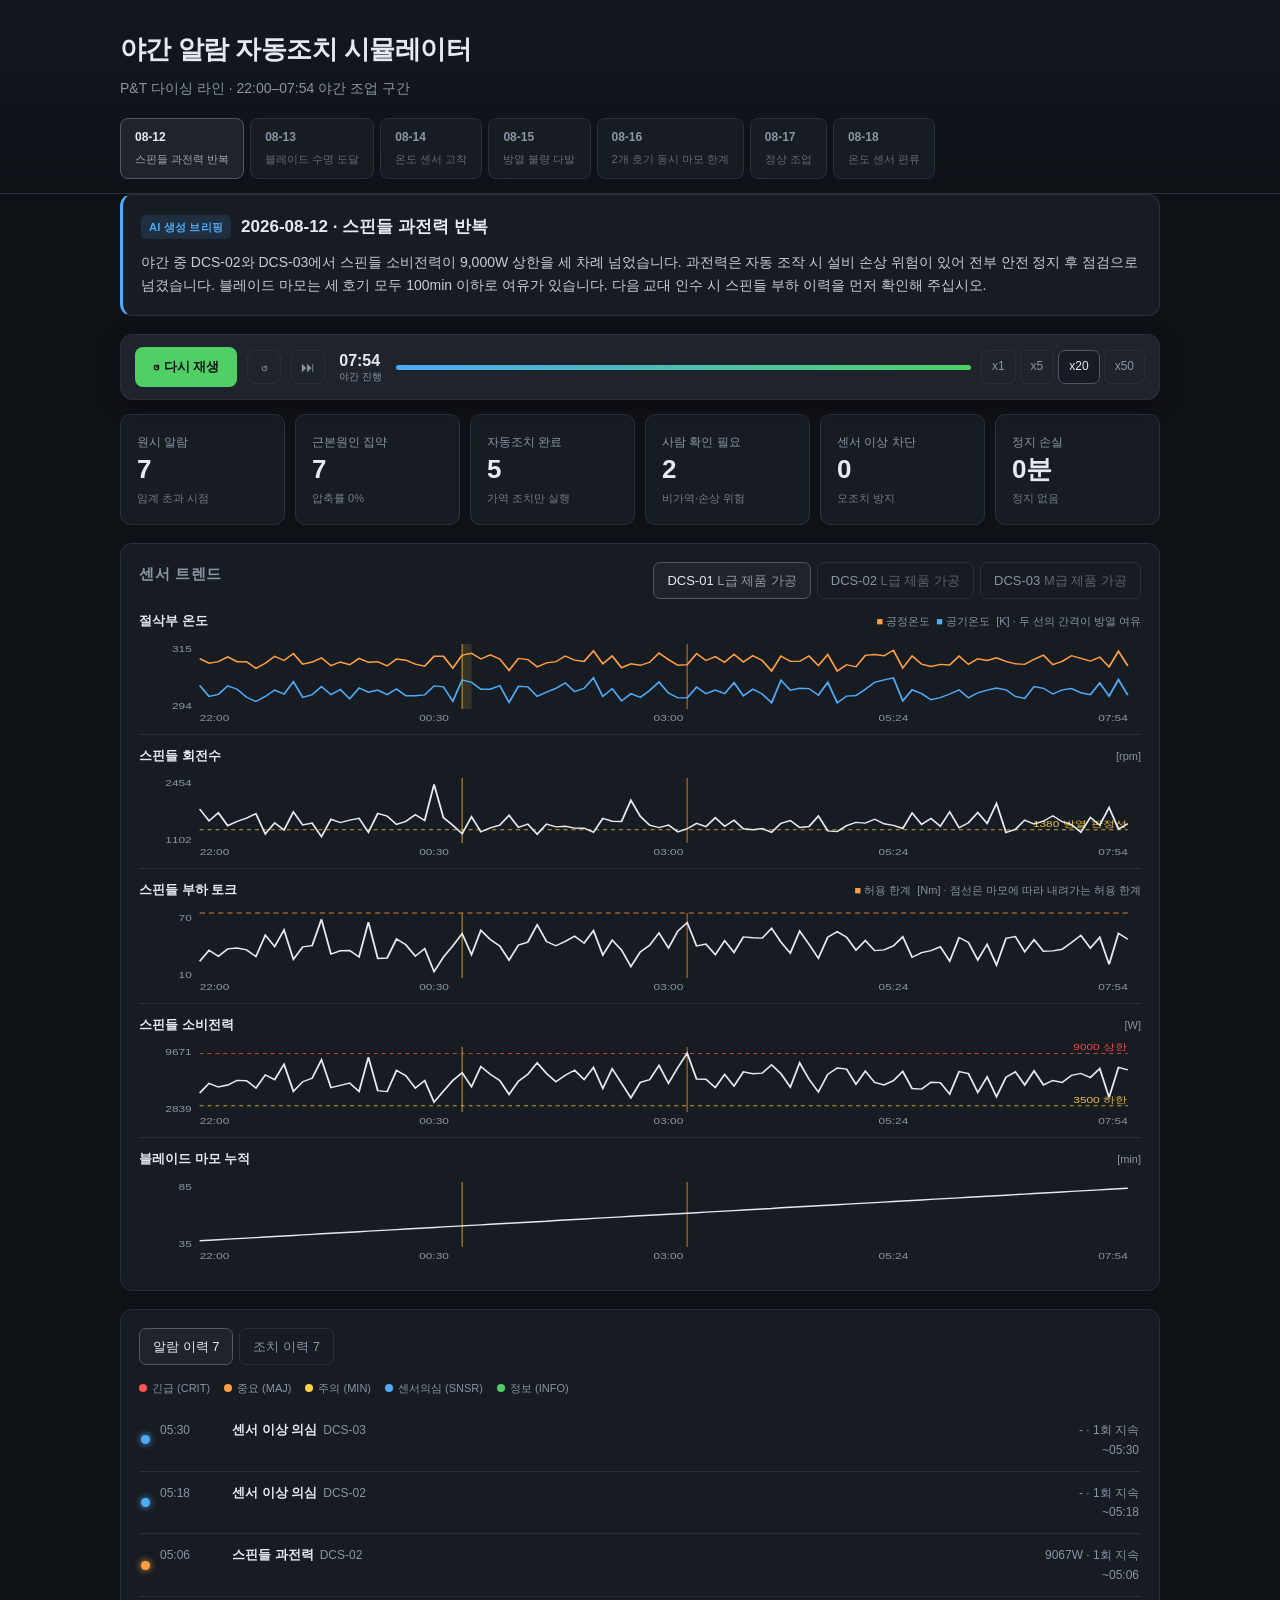
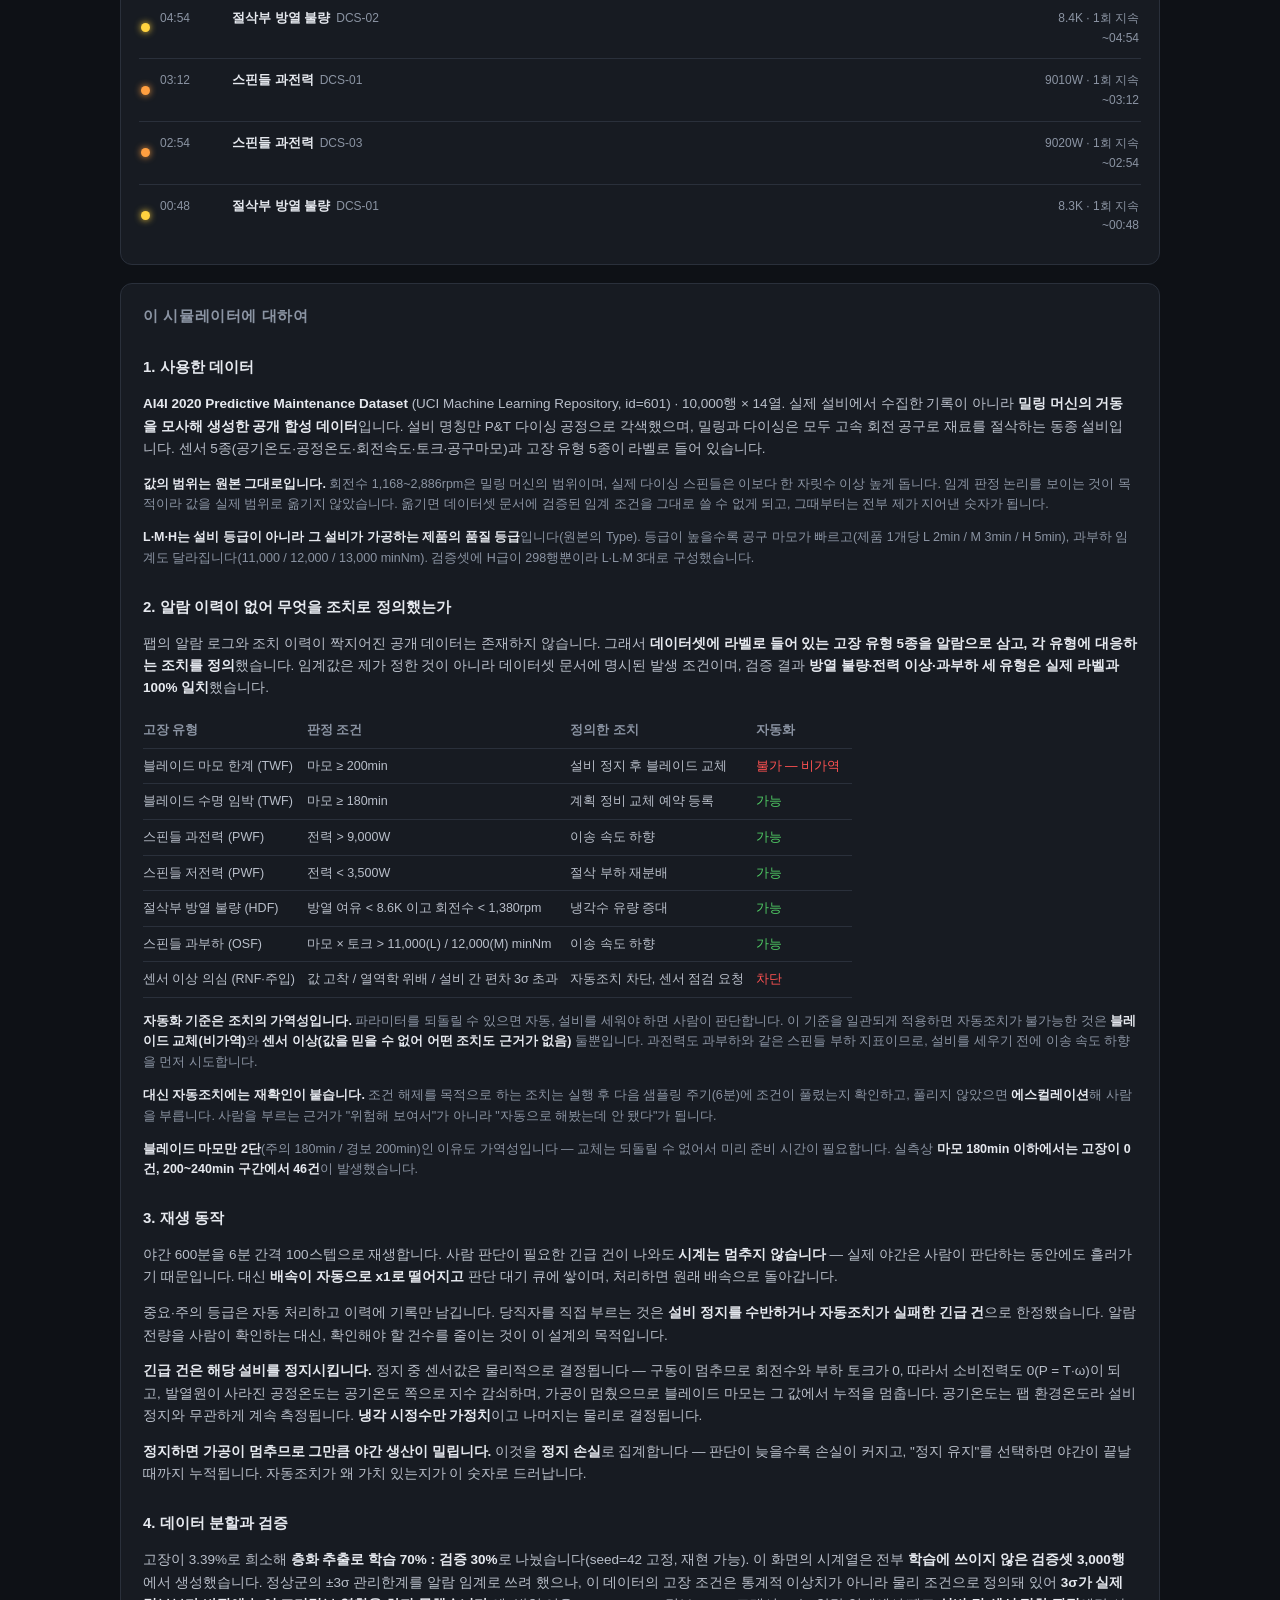
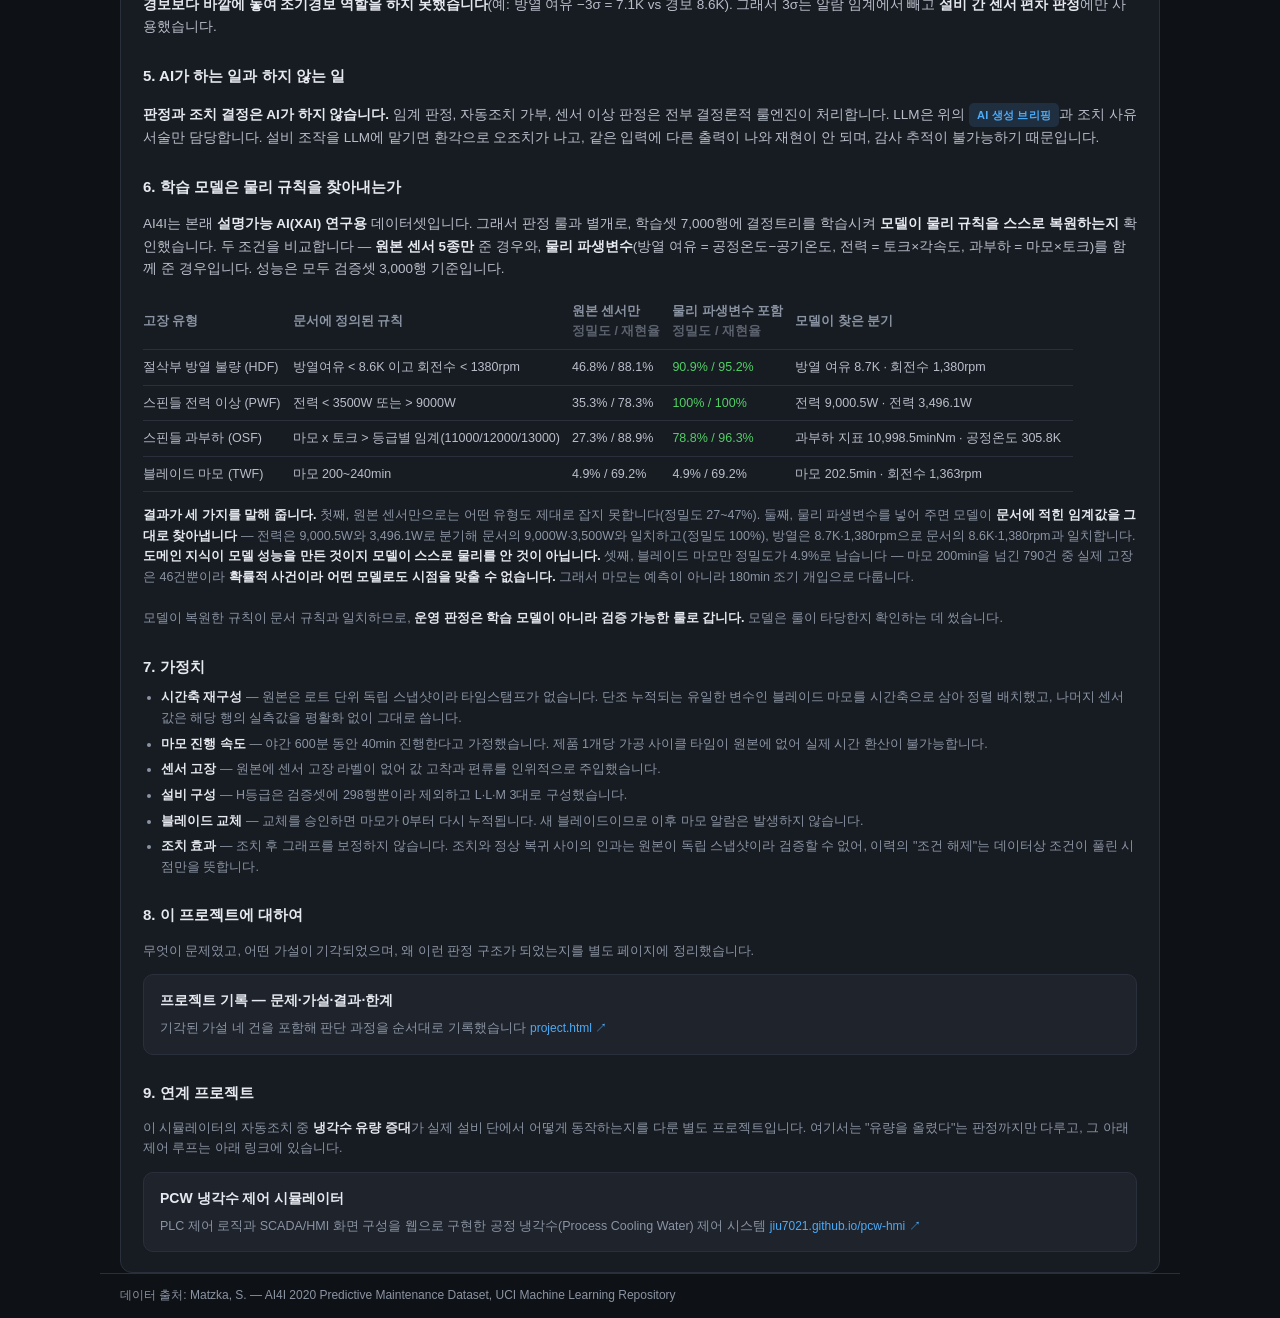
==== docs/index.html @ a2fca735 "프로젝트 기록 대시보드 추가 + Pages 소스를 docs/ 로 이동 - SnowUI Shell 디자인 키트 적용 (etch-chamber-vacuum-twin/design-kit" ====
<!doctype html>
<html lang="ko">
<head>
<meta charset="utf-8">
<meta name="viewport" content="width=device-width, initial-scale=1">
<title>야간 알람 자동조치 시뮬레이터 — P&T 다이싱 라인</title>
<link rel="stylesheet" href="style.css?v=1788182120">
</head>
<body>
<header>
  <div class="wrap">
    <h1>야간 알람 자동조치 시뮬레이터</h1>
    <p class="sub">P&amp;T 다이싱 라인 · 22:00–07:54 야간 조업 구간</p>
    <nav id="days" class="days"></nav>
  </div>
</header>

<main class="wrap">
  <section class="brief">
    <div class="brief-head"><span class="tag">AI 생성 브리핑</span><h2 id="title"></h2></div>
    <p id="brief"></p>
  </section>

  <section class="bar" id="bar">
    <button id="play" class="play">▶ 재생</button>
    <button id="rst" class="mini" title="처음으로">↺</button>
    <button id="end" class="mini" title="끝으로">⏭</button>
    <div class="clock"><b id="clock">22:00</b><span id="slow">야간 진행</span></div>
    <div class="track"><i id="prog"></i></div>
    <nav id="spd" class="spd"></nav>
  </section>

  <div id="hold" class="hold"></div>

  <section id="kpi" class="kpi"></section>

  <section class="panel">
    <div class="panel-head">
      <h3>센서 트렌드</h3>
      <nav id="eqps" class="tabs sm"></nav>
    </div>
    <div id="charts"></div>
  </section>

  <section class="panel">
    <nav id="logtabs" class="tabs">
      <button class="on" data-v="alarm">알람 이력 <span id="na"></span></button>
      <button data-v="action">조치 이력 <span id="nc"></span></button>
    </nav>
    <div id="log"></div>
  </section>

  <section class="notes">
    <h3>이 시뮬레이터에 대하여</h3>

    <h4>1. 사용한 데이터</h4>
    <p><b>AI4I 2020 Predictive Maintenance Dataset</b> (UCI Machine Learning Repository, id=601) · 10,000행 × 14열.
    실제 설비에서 수집한 기록이 아니라 <b>밀링 머신의 거동을 모사해 생성한 공개 합성 데이터</b>입니다.
    설비 명칭만 P&amp;T 다이싱 공정으로 각색했으며, 밀링과 다이싱은 모두 고속 회전 공구로 재료를 절삭하는 동종 설비입니다.
    센서 5종(공기온도·공정온도·회전속도·토크·공구마모)과 고장 유형 5종이 라벨로 들어 있습니다.</p>
    <p class="small"><b>값의 범위는 원본 그대로입니다.</b> 회전수 1,168~2,886rpm은 밀링 머신의 범위이며,
    실제 다이싱 스핀들은 이보다 한 자릿수 이상 높게 돕니다. 임계 판정 논리를 보이는 것이 목적이라 값을 실제 범위로 옮기지 않았습니다.
    옮기면 데이터셋 문서에 검증된 임계 조건을 그대로 쓸 수 없게 되고, 그때부터는 전부 제가 지어낸 숫자가 됩니다.</p>
    <p class="small"><b>L·M·H는 설비 등급이 아니라 그 설비가 가공하는 제품의 품질 등급</b>입니다(원본의 Type).
    등급이 높을수록 공구 마모가 빠르고(제품 1개당 L 2min / M 3min / H 5min), 과부하 임계도 달라집니다(11,000 / 12,000 / 13,000 minNm).
    검증셋에 H급이 298행뿐이라 L·L·M 3대로 구성했습니다.</p>

    <h4>2. 알람 이력이 없어 무엇을 조치로 정의했는가</h4>
    <p>팹의 알람 로그와 조치 이력이 짝지어진 공개 데이터는 존재하지 않습니다. 그래서 <b>데이터셋에 라벨로 들어 있는 고장 유형 5종을 알람으로 삼고, 각 유형에 대응하는 조치를 정의</b>했습니다.
    임계값은 제가 정한 것이 아니라 데이터셋 문서에 명시된 발생 조건이며, 검증 결과 <b>방열 불량·전력 이상·과부하 세 유형은 실제 라벨과 100% 일치</b>했습니다.</p>
    <table class="tb">
      <tr><th>고장 유형</th><th>판정 조건</th><th>정의한 조치</th><th>자동화</th></tr>
      <tr><td>블레이드 마모 한계 (TWF)</td><td>마모 ≥ 200min</td><td>설비 정지 후 블레이드 교체</td><td class="no">불가 — 비가역</td></tr>
      <tr><td>블레이드 수명 임박 (TWF)</td><td>마모 ≥ 180min</td><td>계획 정비 교체 예약 등록</td><td class="ok">가능</td></tr>
      <tr><td>스핀들 과전력 (PWF)</td><td>전력 &gt; 9,000W</td><td>이송 속도 하향</td><td class="ok">가능</td></tr>
      <tr><td>스핀들 저전력 (PWF)</td><td>전력 &lt; 3,500W</td><td>절삭 부하 재분배</td><td class="ok">가능</td></tr>
      <tr><td>절삭부 방열 불량 (HDF)</td><td>방열 여유 &lt; 8.6K 이고 회전수 &lt; 1,380rpm</td><td>냉각수 유량 증대</td><td class="ok">가능</td></tr>
      <tr><td>스핀들 과부하 (OSF)</td><td>마모 × 토크 &gt; 11,000(L) / 12,000(M) minNm</td><td>이송 속도 하향</td><td class="ok">가능</td></tr>
      <tr><td>센서 이상 의심 (RNF·주입)</td><td>값 고착 / 열역학 위배 / 설비 간 편차 3σ 초과</td><td>자동조치 차단, 센서 점검 요청</td><td class="no">차단</td></tr>
    </table>
    <p class="small"><b>자동화 기준은 조치의 가역성입니다.</b> 파라미터를 되돌릴 수 있으면 자동, 설비를 세워야 하면 사람이 판단합니다.
    이 기준을 일관되게 적용하면 자동조치가 불가능한 것은 <b>블레이드 교체(비가역)</b>와 <b>센서 이상(값을 믿을 수 없어 어떤 조치도 근거가 없음)</b> 둘뿐입니다.
    과전력도 과부하와 같은 스핀들 부하 지표이므로, 설비를 세우기 전에 이송 속도 하향을 먼저 시도합니다.</p>
    <p class="small"><b>대신 자동조치에는 재확인이 붙습니다.</b> 조건 해제를 목적으로 하는 조치는 실행 후 다음 샘플링 주기(6분)에 조건이 풀렸는지 확인하고,
    풀리지 않았으면 <b>에스컬레이션</b>해 사람을 부릅니다. 사람을 부르는 근거가 "위험해 보여서"가 아니라 "자동으로 해봤는데 안 됐다"가 됩니다.</p>
    <p class="small">
<b>블레이드 마모만 2단</b>(주의 180min / 경보 200min)인 이유도 가역성입니다 — 교체는 되돌릴 수 없어서 미리 준비 시간이 필요합니다.
    실측상 <b>마모 180min 이하에서는 고장이 0건, 200~240min 구간에서 46건</b>이 발생했습니다.</p>

    <h4>3. 재생 동작</h4>
    <p>야간 600분을 6분 간격 100스텝으로 재생합니다. 사람 판단이 필요한 긴급 건이 나와도 <b>시계는 멈추지 않습니다</b> —
    실제 야간은 사람이 판단하는 동안에도 흘러가기 때문입니다. 대신 <b>배속이 자동으로 x1로 떨어지고</b> 판단 대기 큐에 쌓이며,
    처리하면 원래 배속으로 돌아갑니다.</p>
    <p>중요·주의 등급은 자동 처리하고 이력에 기록만 남깁니다. 당직자를 직접 부르는 것은
    <b>설비 정지를 수반하거나 자동조치가 실패한 긴급 건</b>으로 한정했습니다.
    알람 전량을 사람이 확인하는 대신, 확인해야 할 건수를 줄이는 것이 이 설계의 목적입니다.</p>
    <p><b>긴급 건은 해당 설비를 정지시킵니다.</b> 정지 중 센서값은 물리적으로 결정됩니다 —
    구동이 멈추므로 회전수와 부하 토크가 0, 따라서 소비전력도 0(P = T·ω)이 되고,
    발열원이 사라진 공정온도는 공기온도 쪽으로 지수 감쇠하며, 가공이 멈췄으므로 블레이드 마모는 그 값에서 누적을 멈춥니다.
    공기온도는 팹 환경온도라 설비 정지와 무관하게 계속 측정됩니다.
    <b>냉각 시정수만 가정치</b>이고 나머지는 물리로 결정됩니다.</p>
    <p><b>정지하면 가공이 멈추므로 그만큼 야간 생산이 밀립니다.</b> 이것을 <b>정지 손실</b>로 집계합니다 —
    판단이 늦을수록 손실이 커지고, "정지 유지"를 선택하면 야간이 끝날 때까지 누적됩니다.
    자동조치가 왜 가치 있는지가 이 숫자로 드러납니다.</p>

    <h4>4. 데이터 분할과 검증</h4>
    <p>고장이 3.39%로 희소해 <b>층화 추출로 학습 70% : 검증 30%</b>로 나눴습니다(seed=42 고정, 재현 가능).
    이 화면의 시계열은 전부 <b>학습에 쓰이지 않은 검증셋 3,000행</b>에서 생성했습니다.
    정상군의 ±3σ 관리한계를 알람 임계로 쓰려 했으나, 이 데이터의 고장 조건은 통계적 이상치가 아니라 물리 조건으로 정의돼 있어
    <b>3σ가 실제 경보보다 바깥에 놓여 조기경보 역할을 하지 못했습니다</b>(예: 방열 여유 −3σ = 7.1K vs 경보 8.6K).
    그래서 3σ는 알람 임계에서 빼고 <b>설비 간 센서 편차 판정</b>에만 사용했습니다.</p>

    <h4>5. AI가 하는 일과 하지 않는 일</h4>
    <p><b>판정과 조치 결정은 AI가 하지 않습니다.</b> 임계 판정, 자동조치 가부, 센서 이상 판정은 전부 결정론적 룰엔진이 처리합니다.
    LLM은 위의 <span class="tag sm">AI 생성 브리핑</span>과 조치 사유 서술만 담당합니다.
    설비 조작을 LLM에 맡기면 환각으로 오조치가 나고, 같은 입력에 다른 출력이 나와 재현이 안 되며, 감사 추적이 불가능하기 때문입니다.</p>

    <h4>6. 학습 모델은 물리 규칙을 찾아내는가</h4>
    <p>AI4I는 본래 <b>설명가능 AI(XAI) 연구용</b> 데이터셋입니다. 그래서 판정 룰과 별개로,
    학습셋 7,000행에 결정트리를 학습시켜 <b>모델이 물리 규칙을 스스로 복원하는지</b> 확인했습니다.
    두 조건을 비교합니다 — <b>원본 센서 5종만</b> 준 경우와, <b>물리 파생변수</b>(방열 여유 = 공정온도−공기온도, 전력 = 토크×각속도, 과부하 = 마모×토크)를
    함께 준 경우입니다. 성능은 모두 검증셋 3,000행 기준입니다.</p>
    <div id="tree"></div>
    <p class="small" id="treeNote"></p>

    <h4>7. 가정치</h4>
    <ul class="small">
      <li><b>시간축 재구성</b> — 원본은 로트 단위 독립 스냅샷이라 타임스탬프가 없습니다. 단조 누적되는 유일한 변수인 블레이드 마모를 시간축으로 삼아 정렬 배치했고, 나머지 센서값은 해당 행의 실측값을 평활화 없이 그대로 씁니다.</li>
      <li><b>마모 진행 속도</b> — 야간 600분 동안 40min 진행한다고 가정했습니다. 제품 1개당 가공 사이클 타임이 원본에 없어 실제 시간 환산이 불가능합니다.</li>
      <li><b>센서 고장</b> — 원본에 센서 고장 라벨이 없어 값 고착과 편류를 인위적으로 주입했습니다.</li>
      <li><b>설비 구성</b> — H등급은 검증셋에 298행뿐이라 제외하고 L·L·M 3대로 구성했습니다.</li>
      <li><b>블레이드 교체</b> — 교체를 승인하면 마모가 0부터 다시 누적됩니다. 새 블레이드이므로 이후 마모 알람은 발생하지 않습니다.</li>
      <li><b>조치 효과</b> — 조치 후 그래프를 보정하지 않습니다. 조치와 정상 복귀 사이의 인과는 원본이 독립 스냅샷이라 검증할 수 없어, 이력의 "조건 해제"는 데이터상 조건이 풀린 시점만을 뜻합니다.</li>
    </ul>

    <h4>8. 이 프로젝트에 대하여</h4>
    <p class="small">무엇이 문제였고, 어떤 가설이 기각되었으며, 왜 이런 판정 구조가 되었는지를
    별도 페이지에 정리했습니다.</p>
    <a class="linkbox" href="project.html">
      <b>프로젝트 기록 — 문제·가설·결과·한계</b>
      <span>기각된 가설 네 건을 포함해 판단 과정을 순서대로 기록했습니다</span>
      <u>project.html &nearr;</u>
    </a>

    <h4>9. 연계 프로젝트</h4>
    <p class="small">이 시뮬레이터의 자동조치 중 <b>냉각수 유량 증대</b>가 실제 설비 단에서 어떻게 동작하는지를 다룬 별도 프로젝트입니다.
    여기서는 "유량을 올렸다"는 판정까지만 다루고, 그 아래 제어 루프는 아래 링크에 있습니다.</p>
    <a class="linkbox" href="https://jiu7021.github.io/pcw-hmi/" target="_blank" rel="noopener">
      <b>PCW 냉각수 제어 시뮬레이터</b>
      <span>PLC 제어 로직과 SCADA/HMI 화면 구성을 웹으로 구현한 공정 냉각수(Process Cooling Water) 제어 시스템</span>
      <u>jiu7021.github.io/pcw-hmi &nearr;</u>
    </a>
  </section>
</main>

<footer class="wrap"><p>데이터 출처: Matzka, S. — AI4I 2020 Predictive Maintenance Dataset, UCI Machine Learning Repository</p></footer>
<script src="data.js?v=1788182120"></script>
<script src="app.js?v=1788182120"></script>
</body>
</html>
---- docs/style.css ----
*,*::before,*::after{box-sizing:border-box}
:root{
  --bg:#0e1116; --card:#171b22; --card2:#1e232c; --line:#2a303b;
  --fg:#e6e9ef; --mut:#8b94a3;
  --crit:#ff5252; --maj:#ff9f40; --min:#ffd23f; --snsr:#4dabf7; --info:#51cf66;
}
body{margin:0;background:var(--bg);color:var(--fg);
  font:15px/1.65 -apple-system,BlinkMacSystemFont,"Apple SD Gothic Neo","Pretendard","Malgun Gothic",sans-serif;
  -webkit-font-smoothing:antialiased}
.wrap{max-width:1080px;margin:0 auto;padding:0 20px}
header{border-bottom:1px solid var(--line);padding:28px 0 0;background:linear-gradient(180deg,#131820,var(--bg))}
h1{margin:0;font-size:26px;letter-spacing:-.02em}
.sub{margin:6px 0 18px;color:var(--mut);font-size:14px}
h2{margin:0;font-size:17px}
h3{margin:0 0 14px;font-size:15px;color:var(--mut);font-weight:600;letter-spacing:.04em}
h4{margin:26px 0 8px;font-size:15px}

/* 날짜 선택 */
.days{display:flex;gap:6px;overflow-x:auto;padding-bottom:14px;scrollbar-width:none}
.days::-webkit-scrollbar{display:none}
.days button{flex:0 0 auto;background:var(--card);border:1px solid var(--line);color:var(--mut);
  padding:9px 14px;border-radius:8px;cursor:pointer;font:inherit;font-size:13px;transition:.12s;text-align:left}
.days button:hover{border-color:#3d4553;color:var(--fg)}
.days button.on{background:var(--card2);border-color:#556;color:var(--fg)}
.days button b{display:block;font-size:12px;font-weight:600}
.days button span{font-size:11px;opacity:.65}

main{padding:24px 0 60px}
.panel{background:var(--card);border:1px solid var(--line);border-radius:12px;padding:18px;margin-bottom:18px}
.panel-head{display:flex;justify-content:space-between;align-items:flex-start;gap:12px;flex-wrap:wrap}

/* 브리핑 */
.brief{background:var(--card);border:1px solid var(--line);border-left:3px solid var(--snsr);
  border-radius:12px;padding:18px;margin-bottom:18px}
.brief-head{display:flex;align-items:center;gap:10px;margin-bottom:10px;flex-wrap:wrap}
.tag{background:rgba(77,171,247,.14);color:var(--snsr);font-size:11px;font-weight:600;
  padding:3px 8px;border-radius:5px;letter-spacing:.02em;white-space:nowrap}
.tag.sm{display:inline-block;vertical-align:middle}
.brief p{margin:0;color:#c7ccd6;font-size:14px}

/* KPI */
.kpi{display:grid;grid-template-columns:repeat(auto-fit,minmax(150px,1fr));gap:10px;margin-bottom:18px}
.kpi div{background:var(--card);border:1px solid var(--line);border-radius:10px;padding:14px 16px}
.kpi b{display:block;font-size:26px;font-weight:650;letter-spacing:-.02em;line-height:1.2}
.kpi span{font-size:12px;color:var(--mut)}
.kpi small{font-size:11px;color:var(--mut);opacity:.8}

/* 탭 */
.tabs{display:flex;gap:6px;flex-wrap:wrap;margin-bottom:14px}
.tabs button{background:transparent;border:1px solid var(--line);color:var(--mut);padding:7px 13px;
  border-radius:7px;cursor:pointer;font:inherit;font-size:13px;transition:.12s}
.tabs button:hover{color:var(--fg)}
.tabs button.on{background:var(--card2);border-color:#556;color:var(--fg)}
.tabs.sm{margin:0}

/* 차트 */
.ch{margin-bottom:6px;padding:10px 0 4px;border-top:1px solid var(--line)}
.ch:first-child{border-top:none}
.ch-head{display:flex;justify-content:space-between;align-items:baseline;gap:10px;margin-bottom:4px}
.ch-head b{font-size:13px;font-weight:600}
.ch-head em{font-style:normal;font-size:11px;color:var(--mut)}
.ch svg{display:block;width:100%;height:auto}

/* 이력 */
.row{display:grid;grid-template-columns:auto 62px 1fr auto;gap:10px;align-items:baseline;
  padding:10px 2px;border-bottom:1px solid var(--line);font-size:13px}
.row:last-child{border-bottom:none}
.led{width:9px;height:9px;border-radius:50%;align-self:center;box-shadow:0 0 7px currentColor}
.led.CRIT{background:var(--crit);color:var(--crit)}
.led.MAJ{background:var(--maj);color:var(--maj)}
.led.MIN{background:var(--min);color:var(--min)}
.led.SNSR{background:var(--snsr);color:var(--snsr)}
.led.INFO{background:var(--info);color:var(--info)}
.tm{color:var(--mut);font-variant-numeric:tabular-nums;font-size:12px}
.row .t b{font-weight:600}
.row .t i{font-style:normal;color:var(--mut);font-size:12px;margin-left:6px}
.row .t p{margin:3px 0 0;color:var(--mut);font-size:12px}
.row .r{text-align:right;font-size:12px;color:var(--mut);white-space:nowrap}
.pill{display:inline-block;padding:2px 7px;border-radius:5px;font-size:11px;font-weight:600}
.pill.auto{background:rgba(81,207,102,.14);color:var(--info)}
.pill.man{background:rgba(255,82,82,.14);color:var(--crit)}
.pill.blk{background:rgba(77,171,247,.14);color:var(--snsr)}
.legend{display:flex;gap:14px;flex-wrap:wrap;font-size:11px;color:var(--mut);margin-bottom:12px}
.legend i{display:inline-block;width:8px;height:8px;border-radius:50%;margin-right:5px}

/* 설명 */
.notes{background:var(--card);border:1px solid var(--line);border-radius:12px;padding:20px 22px}
.notes p{color:#b9bfca;font-size:13.5px}
.notes b{color:var(--fg)}
.small{font-size:12.5px !important;color:var(--mut) !important}
.notes ul{padding-left:18px;margin:8px 0}
.notes li{margin-bottom:5px}
.tb{width:100%;border-collapse:collapse;font-size:12.5px;margin:10px 0;display:block;overflow-x:auto;white-space:nowrap}
.tb th{text-align:left;color:var(--mut);font-weight:600;border-bottom:1px solid var(--line);padding:7px 12px 7px 0}
.tb td{padding:7px 12px 7px 0;border-bottom:1px solid var(--line);color:#b9bfca}
.tb .ok{color:var(--info)}
.tb .no{color:var(--crit)}
footer{border-top:1px solid var(--line);padding:18px 0;color:var(--mut);font-size:12px}
@media(max-width:640px){
  .wrap{padding:0 14px} h1{font-size:21px}
  .row{grid-template-columns:auto 52px 1fr;gap:8px}
  .row .r{grid-column:2/4;text-align:left;margin-top:2px}
}

/* 재생 컨트롤 */
.bar{position:sticky;top:0;z-index:20;display:flex;align-items:center;gap:10px;flex-wrap:wrap;
  background:var(--card2);border:1px solid var(--line);border-radius:12px;padding:12px 14px;margin-bottom:14px;
  box-shadow:0 6px 20px rgba(0,0,0,.35)}
.play{background:var(--info);color:#0b1410;border:none;padding:9px 18px;border-radius:8px;cursor:pointer;
  font:inherit;font-size:13px;font-weight:700;transition:.12s;white-space:nowrap}
.play:hover{filter:brightness(1.1)}
.play.on{background:var(--maj);color:#1a1206}
.mini{background:transparent;border:1px solid var(--line);color:var(--mut);width:34px;height:34px;
  border-radius:8px;cursor:pointer;font-size:14px;transition:.12s}
.mini:hover{color:var(--fg);border-color:#556}
.clock{display:flex;flex-direction:column;line-height:1.15;padding:0 4px}
.clock b{font-size:16px;font-variant-numeric:tabular-nums}
.clock span{font-size:10px;color:var(--mut)}
.track{flex:1;min-width:120px;height:5px;background:#0d1117;border-radius:3px;overflow:hidden}
.track i{display:block;height:100%;width:100%;background:linear-gradient(90deg,var(--snsr),var(--info));transition:width .12s linear}
.spd{display:flex;gap:4px}
.spd button{background:transparent;border:1px solid var(--line);color:var(--mut);padding:6px 10px;
  border-radius:7px;cursor:pointer;font:inherit;font-size:12px;transition:.12s}
.spd button.on{background:var(--card);border-color:#556;color:var(--fg)}

/* 사람 판단 대기 */
.hold{display:none}
.hold.show{display:block;margin-bottom:14px}
.hold-in{background:rgba(255,82,82,.07);border:1px solid rgba(255,82,82,.4);border-radius:12px;padding:16px 18px;
  animation:pop .18s ease-out}
@keyframes pop{from{opacity:0;transform:translateY(-6px)}to{opacity:1;transform:none}}
.hold-h{display:flex;align-items:center;gap:9px;flex-wrap:wrap;margin-bottom:8px;font-size:14px}
.hold-in p{margin:4px 0;font-size:13px;color:#c7ccd6}
.hold-in .why{color:var(--mut);font-size:12.5px}
.hold-b{display:flex;gap:8px;margin-top:12px;flex-wrap:wrap}
.hold-b button{background:var(--crit);color:#fff;border:none;padding:9px 16px;border-radius:8px;
  cursor:pointer;font:inherit;font-size:13px;font-weight:600}
.hold-b button.ghost{background:transparent;border:1px solid var(--line);color:var(--mut)}
.hold-b button:hover{filter:brightness(1.12)}
.empty{color:var(--mut);font-size:13px;padding:14px 2px;margin:0}
@media(max-width:640px){.bar{gap:8px}.clock{order:-1}.track{order:9;flex-basis:100%}}

/* 판단 대기 중 컨트롤 바 강조 */
.bar.alert{border-color:rgba(255,82,82,.55);box-shadow:0 6px 20px rgba(255,82,82,.14)}
.bar.alert .clock span{color:var(--crit)}
.hold-in+.hold-in{margin-top:8px}

/* 정지 중인 설비 표시 */
.tabs button.halted{border-color:rgba(255,82,82,.55);color:var(--fg)}
.stopdot{display:inline-block;margin-left:6px;padding:1px 6px;border-radius:4px;font-size:10px;font-weight:700;
  background:rgba(255,82,82,.18);color:var(--crit)}
.linkbox{display:block;background:var(--card2);border:1px solid var(--line);border-radius:10px;
  padding:14px 16px;margin-top:10px;text-decoration:none;transition:.12s}
.linkbox:hover{border-color:#556}
.linkbox b{display:block;color:var(--fg);font-size:14px;margin-bottom:3px}
.linkbox span{color:var(--mut);font-size:12.5px}
.linkbox u{color:var(--snsr);text-decoration:none;font-size:12px}
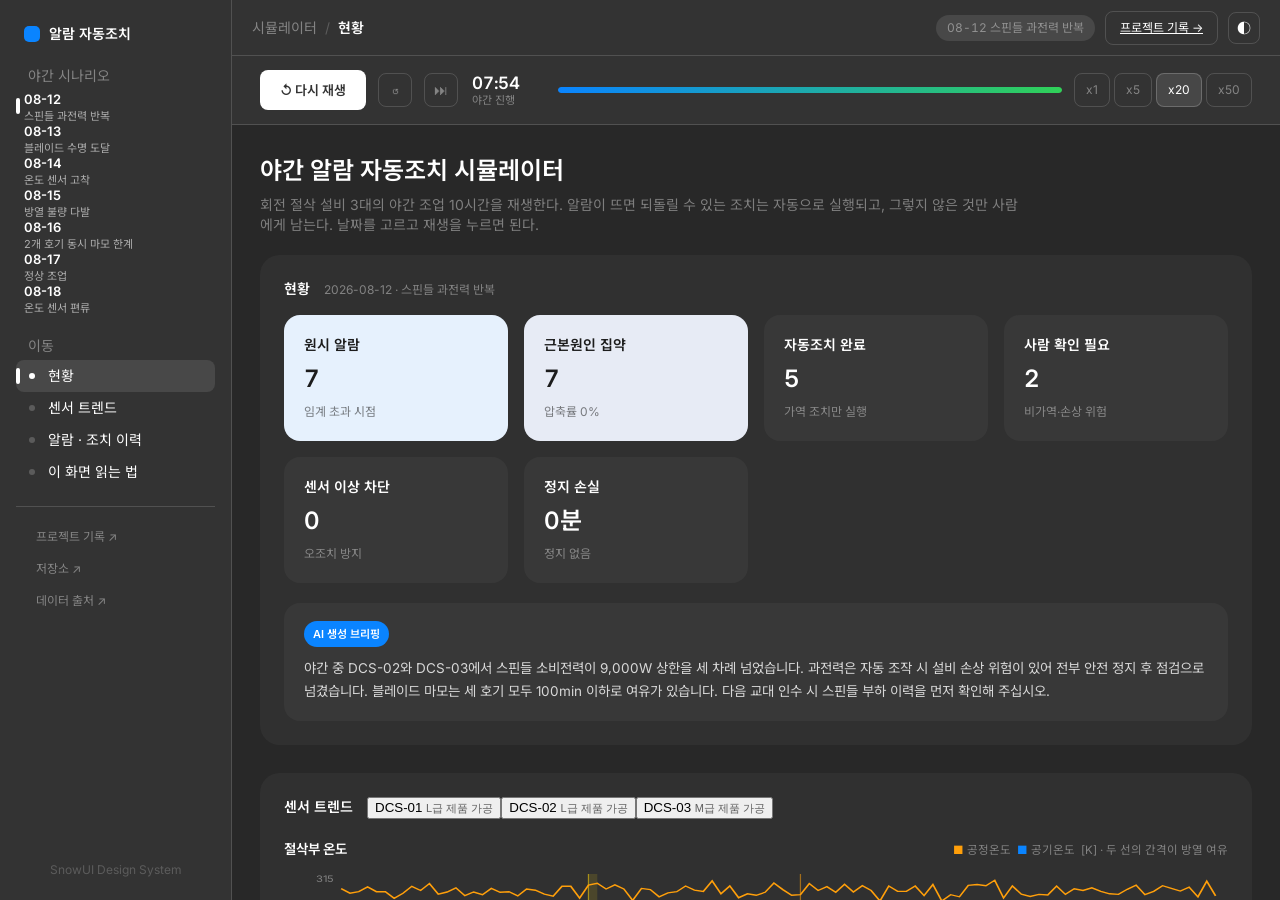
==== commit 30b501e5: "시뮬레이터를 SnowUI 셸로 재구성 — 기능은 그대로 - 좌측 레일(날짜 7일 · 섹션 이동 · 외부 링크) + 상단바 + 패널 레이아웃 - 재생 컨트롤을 스크롤 영역 밖 고정 " ====
--- a/docs/index.html
+++ b/docs/index.html
@@ -1,160 +1,167 @@
 <!doctype html>
-<html lang="ko">
+<html lang="ko" data-theme="dark">
 <head>
 <meta charset="utf-8">
 <meta name="viewport" content="width=device-width, initial-scale=1">
-<title>야간 알람 자동조치 시뮬레이터 — P&T 다이싱 라인</title>
-<link rel="stylesheet" href="style.css?v=1788182120">
+<title>야간 알람 자동조치 시뮬레이터</title>
+<link rel="preconnect" href="https://fonts.googleapis.com">
+<link rel="preconnect" href="https://fonts.gstatic.com" crossorigin>
+<link href="https://fonts.googleapis.com/css2?family=Inter:wght@400;500;600;700&family=Noto+Sans+KR:wght@400;500;600;700&display=swap" rel="stylesheet">
+<link rel="stylesheet" href="snowui-shell.css?v=1788195807">
+<link rel="stylesheet" href="style.css?v=1788195807">
 </head>
 <body>
-<header>
-  <div class="wrap">
-    <h1>야간 알람 자동조치 시뮬레이터</h1>
-    <p class="sub">P&amp;T 다이싱 라인 · 22:00–07:54 야간 조업 구간</p>
-    <nav id="days" class="days"></nav>
+<div class="shell">
+
+<aside class="rail">
+  <div class="rail-brand"><span class="rail-dot"></span><span>알람 자동조치</span></div>
+
+  <div class="rail-sec">야간 시나리오</div>
+  <nav class="rail-group" id="days"></nav>
+
+  <div class="rail-sec">이동</div>
+  <nav class="rail-group">
+    <a class="rail-row" href="#s-live"><span class="ri"></span>현황</a>
+    <a class="rail-row" href="#s-chart"><span class="ri"></span>센서 트렌드</a>
+    <a class="rail-row" href="#s-log"><span class="ri"></span>알람 · 조치 이력</a>
+    <a class="rail-row" href="#s-about"><span class="ri"></span>이 화면 읽는 법</a>
+  </nav>
+
+  <nav class="rail-group rail-ext">
+    <a class="rail-row" href="project.html">프로젝트 기록 ↗</a>
+    <a class="rail-row" href="https://github.com/jiu7021/Alarm_Resolver">저장소 ↗</a>
+    <a class="rail-row" href="https://archive.ics.uci.edu/dataset/601">데이터 출처 ↗</a>
+  </nav>
+
+  <div class="rail-foot">SnowUI Design System</div>
+</aside>
+
+<div class="col">
+  <header class="topbar">
+    <div class="crumb"><span>시뮬레이터</span><span class="sep">/</span><b id="crumb-cur">현황</b></div>
+    <div class="topbar-r">
+      <span class="badge ghost" id="daybadge">—</span>
+      <a class="btn" href="project.html">프로젝트 기록 →</a>
+      <button id="theme-btn" class="icon-btn" type="button" aria-label="테마 전환">◐</button>
+    </div>
+  </header>
+
+  <div class="barwrap">
+    <section class="bar" id="bar">
+      <button id="play" class="play">▶ 재생</button>
+      <button id="rst" class="mini" title="처음으로">↺</button>
+      <button id="end" class="mini" title="끝으로">⏭</button>
+      <div class="clock"><b id="clock">22:00</b><span id="slow">야간 진행</span></div>
+      <div class="track"><i id="prog"></i></div>
+      <nav id="spd" class="spd"></nav>
+    </section>
+    <nav class="daybar" id="days-m"></nav>
   </div>
-</header>
 
-<main class="wrap">
-  <section class="brief">
-    <div class="brief-head"><span class="tag">AI 생성 브리핑</span><h2 id="title"></h2></div>
-    <p id="brief"></p>
-  </section>
+  <div class="scroll">
+    <div class="hero">
+      <h1>야간 알람 자동조치 시뮬레이터</h1>
+      <p class="sub">회전 절삭 설비 3대의 야간 조업 10시간을 재생한다.
+      알람이 뜨면 되돌릴 수 있는 조치는 자동으로 실행되고, 그렇지 않은 것만 사람에게 남는다.
+      날짜를 고르고 재생을 누르면 된다.</p>
+    </div>
 
-  <section class="bar" id="bar">
-    <button id="play" class="play">▶ 재생</button>
-    <button id="rst" class="mini" title="처음으로">↺</button>
-    <button id="end" class="mini" title="끝으로">⏭</button>
-    <div class="clock"><b id="clock">22:00</b><span id="slow">야간 진행</span></div>
-    <div class="track"><i id="prog"></i></div>
-    <nav id="spd" class="spd"></nav>
-  </section>
+    <main>
 
-  <div id="hold" class="hold"></div>
+      <div id="hold" class="hold"></div>
 
-  <section id="kpi" class="kpi"></section>
+      <!-- 현황 -->
+      <section class="panel" id="s-live">
+        <div class="panel-head"><h2>현황</h2><div class="hint" id="title"></div></div>
+        <div class="kpi-row" id="kpi"></div>
+        <div class="brief-box">
+          <span class="tag">AI 생성 브리핑</span>
+          <p id="brief"></p>
+        </div>
+      </section>
 
-  <section class="panel">
-    <div class="panel-head">
-      <h3>센서 트렌드</h3>
-      <nav id="eqps" class="tabs sm"></nav>
-    </div>
-    <div id="charts"></div>
-  </section>
+      <!-- 센서 트렌드 -->
+      <section class="panel" id="s-chart">
+        <div class="panel-head"><h2>센서 트렌드</h2><nav id="eqps" class="tabs sm"></nav></div>
+        <div id="charts"></div>
+        <p class="hint" style="margin-top:14px">세로선은 알람이 발생한 시점, 붉은 음영은 설비가 멈춘 구간이다.
+        점선은 판정 기준선이다.</p>
+      </section>
 
-  <section class="panel">
-    <nav id="logtabs" class="tabs">
-      <button class="on" data-v="alarm">알람 이력 <span id="na"></span></button>
-      <button data-v="action">조치 이력 <span id="nc"></span></button>
-    </nav>
-    <div id="log"></div>
-  </section>
+      <!-- 이력 -->
+      <section class="panel" id="s-log">
+        <div class="panel-head"><h2>알람 · 조치 이력</h2>
+          <nav id="logtabs" class="tabs sm">
+            <button class="on" data-v="alarm">알람 <span id="na"></span></button>
+            <button data-v="action">조치 <span id="nc"></span></button>
+          </nav></div>
+        <div id="log"></div>
+      </section>
 
-  <section class="notes">
-    <h3>이 시뮬레이터에 대하여</h3>
+      <!-- 읽는 법 -->
+      <section class="panel" id="s-about">
+        <div class="panel-head"><h2>이 화면 읽는 법</h2>
+          <div class="hint">자세한 기록은 <a class="inline-link" href="project.html">프로젝트 기록</a>에 있다</div></div>
 
-    <h4>1. 사용한 데이터</h4>
-    <p><b>AI4I 2020 Predictive Maintenance Dataset</b> (UCI Machine Learning Repository, id=601) · 10,000행 × 14열.
-    실제 설비에서 수집한 기록이 아니라 <b>밀링 머신의 거동을 모사해 생성한 공개 합성 데이터</b>입니다.
-    설비 명칭만 P&amp;T 다이싱 공정으로 각색했으며, 밀링과 다이싱은 모두 고속 회전 공구로 재료를 절삭하는 동종 설비입니다.
-    센서 5종(공기온도·공정온도·회전속도·토크·공구마모)과 고장 유형 5종이 라벨로 들어 있습니다.</p>
-    <p class="small"><b>값의 범위는 원본 그대로입니다.</b> 회전수 1,168~2,886rpm은 밀링 머신의 범위이며,
-    실제 다이싱 스핀들은 이보다 한 자릿수 이상 높게 돕니다. 임계 판정 논리를 보이는 것이 목적이라 값을 실제 범위로 옮기지 않았습니다.
-    옮기면 데이터셋 문서에 검증된 임계 조건을 그대로 쓸 수 없게 되고, 그때부터는 전부 제가 지어낸 숫자가 됩니다.</p>
-    <p class="small"><b>L·M·H는 설비 등급이 아니라 그 설비가 가공하는 제품의 품질 등급</b>입니다(원본의 Type).
-    등급이 높을수록 공구 마모가 빠르고(제품 1개당 L 2min / M 3min / H 5min), 과부하 임계도 달라집니다(11,000 / 12,000 / 13,000 minNm).
-    검증셋에 H급이 298행뿐이라 L·L·M 3대로 구성했습니다.</p>
+        <h3 class="sub-h">무엇을 보여주는가</h3>
+        <p class="para">회전하는 공구로 재료를 깎는 설비는 공구가 닳으면 절삭 저항이 올라간다.
+        저항이 오르면 부하가 커지고, 부하가 커지면 발열이 늘고, 발열이 늘면 온도 알람이 뜬다.
+        <b>원인은 하나인데 알람은 여러 건으로 나뉘어 올라온다.</b> 게다가 같은 상태가 이어지는 동안
+        같은 알람이 계속 반복된다. 야간 7일치를 세어 보면 임계를 넘은 시점이 423번인데,
+        원인 단위로 묶으면 <b>70건</b>이다.</p>
 
-    <h4>2. 알람 이력이 없어 무엇을 조치로 정의했는가</h4>
-    <p>팹의 알람 로그와 조치 이력이 짝지어진 공개 데이터는 존재하지 않습니다. 그래서 <b>데이터셋에 라벨로 들어 있는 고장 유형 5종을 알람으로 삼고, 각 유형에 대응하는 조치를 정의</b>했습니다.
-    임계값은 제가 정한 것이 아니라 데이터셋 문서에 명시된 발생 조건이며, 검증 결과 <b>방열 불량·전력 이상·과부하 세 유형은 실제 라벨과 100% 일치</b>했습니다.</p>
-    <table class="tb">
-      <tr><th>고장 유형</th><th>판정 조건</th><th>정의한 조치</th><th>자동화</th></tr>
-      <tr><td>블레이드 마모 한계 (TWF)</td><td>마모 ≥ 200min</td><td>설비 정지 후 블레이드 교체</td><td class="no">불가 — 비가역</td></tr>
-      <tr><td>블레이드 수명 임박 (TWF)</td><td>마모 ≥ 180min</td><td>계획 정비 교체 예약 등록</td><td class="ok">가능</td></tr>
-      <tr><td>스핀들 과전력 (PWF)</td><td>전력 &gt; 9,000W</td><td>이송 속도 하향</td><td class="ok">가능</td></tr>
-      <tr><td>스핀들 저전력 (PWF)</td><td>전력 &lt; 3,500W</td><td>절삭 부하 재분배</td><td class="ok">가능</td></tr>
-      <tr><td>절삭부 방열 불량 (HDF)</td><td>방열 여유 &lt; 8.6K 이고 회전수 &lt; 1,380rpm</td><td>냉각수 유량 증대</td><td class="ok">가능</td></tr>
-      <tr><td>스핀들 과부하 (OSF)</td><td>마모 × 토크 &gt; 11,000(L) / 12,000(M) minNm</td><td>이송 속도 하향</td><td class="ok">가능</td></tr>
-      <tr><td>센서 이상 의심 (RNF·주입)</td><td>값 고착 / 열역학 위배 / 설비 간 편차 3σ 초과</td><td>자동조치 차단, 센서 점검 요청</td><td class="no">차단</td></tr>
-    </table>
-    <p class="small"><b>자동화 기준은 조치의 가역성입니다.</b> 파라미터를 되돌릴 수 있으면 자동, 설비를 세워야 하면 사람이 판단합니다.
-    이 기준을 일관되게 적용하면 자동조치가 불가능한 것은 <b>블레이드 교체(비가역)</b>와 <b>센서 이상(값을 믿을 수 없어 어떤 조치도 근거가 없음)</b> 둘뿐입니다.
-    과전력도 과부하와 같은 스핀들 부하 지표이므로, 설비를 세우기 전에 이송 속도 하향을 먼저 시도합니다.</p>
-    <p class="small"><b>대신 자동조치에는 재확인이 붙습니다.</b> 조건 해제를 목적으로 하는 조치는 실행 후 다음 샘플링 주기(6분)에 조건이 풀렸는지 확인하고,
-    풀리지 않았으면 <b>에스컬레이션</b>해 사람을 부릅니다. 사람을 부르는 근거가 "위험해 보여서"가 아니라 "자동으로 해봤는데 안 됐다"가 됩니다.</p>
-    <p class="small">
-<b>블레이드 마모만 2단</b>(주의 180min / 경보 200min)인 이유도 가역성입니다 — 교체는 되돌릴 수 없어서 미리 준비 시간이 필요합니다.
-    실측상 <b>마모 180min 이하에서는 고장이 0건, 200~240min 구간에서 46건</b>이 발생했습니다.</p>
+        <h3 class="sub-h">무엇을 자동으로 하는가</h3>
+        <p class="para">기준은 <b>조치를 되돌릴 수 있는가</b> 하나다.
+        냉각수 유량을 올리거나 이송 속도를 낮추는 것은 파라미터를 원래대로 돌리면 그만이므로 자동으로 실행한다.
+        <b>공구 교체는 설비를 세워야 하고 되돌릴 수 없으므로 사람이 판단한다.</b>
+        자동으로 조치한 뒤에는 6분 뒤 조건이 풀렸는지 확인하고, 그래도 남아 있으면 사람을 부른다.</p>
+        <table class="kv">
+          <tr><td>냉각수 유량 증대 · 이송 속도 하향 · 교체 예약</td><td class="ok">자동 실행</td></tr>
+          <tr><td>공구 교체 (설비 정지 필요)</td><td class="bad">사람 판단</td></tr>
+          <tr><td>센서를 믿을 수 없는 경우</td><td class="bad">자동조치 차단</td></tr>
+        </table>
 
-    <h4>3. 재생 동작</h4>
-    <p>야간 600분을 6분 간격 100스텝으로 재생합니다. 사람 판단이 필요한 긴급 건이 나와도 <b>시계는 멈추지 않습니다</b> —
-    실제 야간은 사람이 판단하는 동안에도 흘러가기 때문입니다. 대신 <b>배속이 자동으로 x1로 떨어지고</b> 판단 대기 큐에 쌓이며,
-    처리하면 원래 배속으로 돌아갑니다.</p>
-    <p>중요·주의 등급은 자동 처리하고 이력에 기록만 남깁니다. 당직자를 직접 부르는 것은
-    <b>설비 정지를 수반하거나 자동조치가 실패한 긴급 건</b>으로 한정했습니다.
-    알람 전량을 사람이 확인하는 대신, 확인해야 할 건수를 줄이는 것이 이 설계의 목적입니다.</p>
-    <p><b>긴급 건은 해당 설비를 정지시킵니다.</b> 정지 중 센서값은 물리적으로 결정됩니다 —
-    구동이 멈추므로 회전수와 부하 토크가 0, 따라서 소비전력도 0(P = T·ω)이 되고,
-    발열원이 사라진 공정온도는 공기온도 쪽으로 지수 감쇠하며, 가공이 멈췄으므로 블레이드 마모는 그 값에서 누적을 멈춥니다.
-    공기온도는 팹 환경온도라 설비 정지와 무관하게 계속 측정됩니다.
-    <b>냉각 시정수만 가정치</b>이고 나머지는 물리로 결정됩니다.</p>
-    <p><b>정지하면 가공이 멈추므로 그만큼 야간 생산이 밀립니다.</b> 이것을 <b>정지 손실</b>로 집계합니다 —
-    판단이 늦을수록 손실이 커지고, "정지 유지"를 선택하면 야간이 끝날 때까지 누적됩니다.
-    자동조치가 왜 가치 있는지가 이 숫자로 드러납니다.</p>
+        <h3 class="sub-h">센서를 믿을 수 없으면 멈춘다</h3>
+        <p class="para">값이 한자리에 멈춰 있거나, 물리적으로 불가능한 값이 나오거나(주변 공기가 가공 부위보다 뜨겁다),
+        같은 조건의 다른 설비와 크게 어긋나면 그 센서를 의심한다.
+        <b>센서를 믿을 수 없으면 그 값에 기대는 알람의 자동 조치를 전부 막는다.</b>
+        측정값이 틀렸는데 조치를 실행하면 멀쩡한 설비를 건드리게 된다. 7일 중 9건이 이렇게 차단됐다.
+        <b>8월 18일</b> 시나리오에서 이 동작을 볼 수 있다.</p>
 
-    <h4>4. 데이터 분할과 검증</h4>
-    <p>고장이 3.39%로 희소해 <b>층화 추출로 학습 70% : 검증 30%</b>로 나눴습니다(seed=42 고정, 재현 가능).
-    이 화면의 시계열은 전부 <b>학습에 쓰이지 않은 검증셋 3,000행</b>에서 생성했습니다.
-    정상군의 ±3σ 관리한계를 알람 임계로 쓰려 했으나, 이 데이터의 고장 조건은 통계적 이상치가 아니라 물리 조건으로 정의돼 있어
-    <b>3σ가 실제 경보보다 바깥에 놓여 조기경보 역할을 하지 못했습니다</b>(예: 방열 여유 −3σ = 7.1K vs 경보 8.6K).
-    그래서 3σ는 알람 임계에서 빼고 <b>설비 간 센서 편차 판정</b>에만 사용했습니다.</p>
+        <h3 class="sub-h">사람이 판단하는 동안에도 시간은 간다</h3>
+        <p class="para">긴급 건이 나오면 재생이 멈추는 대신 <b>속도가 x1로 떨어지고 판단 대기 목록에 쌓인다.</b>
+        실제 설비는 사람이 고민하는 동안에도 돌아가기 때문이다.
+        설비를 세워야 하는 건이면 회전수와 부하와 전력이 0으로 떨어지고, 가공 부위 온도는 주변 온도로 식으며,
+        공구 마모는 그 값에서 멈춘다. 멈춰 있는 동안 가공이 진행되지 않으므로
+        <b>판단이 늦을수록 정지 손실이 쌓인다.</b></p>
 
-    <h4>5. AI가 하는 일과 하지 않는 일</h4>
-    <p><b>판정과 조치 결정은 AI가 하지 않습니다.</b> 임계 판정, 자동조치 가부, 센서 이상 판정은 전부 결정론적 룰엔진이 처리합니다.
-    LLM은 위의 <span class="tag sm">AI 생성 브리핑</span>과 조치 사유 서술만 담당합니다.
-    설비 조작을 LLM에 맡기면 환각으로 오조치가 나고, 같은 입력에 다른 출력이 나와 재현이 안 되며, 감사 추적이 불가능하기 때문입니다.</p>
+        <h3 class="sub-h">쓴 데이터</h3>
+        <p class="para">공장의 알람 기록과 조치 이력이 짝지어진 공개 데이터는 없다.
+        그래서 <b>스핀들 부하 계측 구조가 같은 회전 절삭 설비의 공개 데이터 10,000건</b>을 쓰고,
+        거기 라벨로 들어 있는 고장 유형 5종을 알람으로 삼았다.
+        <b>실측이 아니라 설비 거동을 모사해 생성된 데이터</b>이며, 설비 이름만 반도체 절단 공정으로 각색했다.
+        판정에 쓴 임계값은 내가 정한 것이 아니라 데이터 문서에 정의된 조건이고,
+        실제 고장 기록과 대조해 <b>세 유형이 100% 일치</b>하는 것을 확인했다.</p>
 
-    <h4>6. 학습 모델은 물리 규칙을 찾아내는가</h4>
-    <p>AI4I는 본래 <b>설명가능 AI(XAI) 연구용</b> 데이터셋입니다. 그래서 판정 룰과 별개로,
-    학습셋 7,000행에 결정트리를 학습시켜 <b>모델이 물리 규칙을 스스로 복원하는지</b> 확인했습니다.
-    두 조건을 비교합니다 — <b>원본 센서 5종만</b> 준 경우와, <b>물리 파생변수</b>(방열 여유 = 공정온도−공기온도, 전력 = 토크×각속도, 과부하 = 마모×토크)를
-    함께 준 경우입니다. 성능은 모두 검증셋 3,000행 기준입니다.</p>
-    <div id="tree"></div>
-    <p class="small" id="treeNote"></p>
+        <p class="para dim">화면의 모든 수치는 학습에 쓰지 않고 떼어 둔 검증용 3,000건에서 생성됐다.
+        기각된 가설과 남은 한계는 <a class="inline-link" href="project.html">프로젝트 기록</a>에 정리해 두었다.</p>
+      </section>
 
-    <h4>7. 가정치</h4>
-    <ul class="small">
-      <li><b>시간축 재구성</b> — 원본은 로트 단위 독립 스냅샷이라 타임스탬프가 없습니다. 단조 누적되는 유일한 변수인 블레이드 마모를 시간축으로 삼아 정렬 배치했고, 나머지 센서값은 해당 행의 실측값을 평활화 없이 그대로 씁니다.</li>
-      <li><b>마모 진행 속도</b> — 야간 600분 동안 40min 진행한다고 가정했습니다. 제품 1개당 가공 사이클 타임이 원본에 없어 실제 시간 환산이 불가능합니다.</li>
-      <li><b>센서 고장</b> — 원본에 센서 고장 라벨이 없어 값 고착과 편류를 인위적으로 주입했습니다.</li>
-      <li><b>설비 구성</b> — H등급은 검증셋에 298행뿐이라 제외하고 L·L·M 3대로 구성했습니다.</li>
-      <li><b>블레이드 교체</b> — 교체를 승인하면 마모가 0부터 다시 누적됩니다. 새 블레이드이므로 이후 마모 알람은 발생하지 않습니다.</li>
-      <li><b>조치 효과</b> — 조치 후 그래프를 보정하지 않습니다. 조치와 정상 복귀 사이의 인과는 원본이 독립 스냅샷이라 검증할 수 없어, 이력의 "조건 해제"는 데이터상 조건이 풀린 시점만을 뜻합니다.</li>
-    </ul>
+    </main>
 
-    <h4>8. 이 프로젝트에 대하여</h4>
-    <p class="small">무엇이 문제였고, 어떤 가설이 기각되었으며, 왜 이런 판정 구조가 되었는지를
-    별도 페이지에 정리했습니다.</p>
-    <a class="linkbox" href="project.html">
-      <b>프로젝트 기록 — 문제·가설·결과·한계</b>
-      <span>기각된 가설 네 건을 포함해 판단 과정을 순서대로 기록했습니다</span>
-      <u>project.html &nearr;</u>
-    </a>
+    <footer class="ftr">
+      데이터: AI4I 2020 Predictive Maintenance Dataset · UCI Machine Learning Repository (id 601) ·
+      <a class="inline-link" href="https://archive.ics.uci.edu/dataset/601">출처 ↗</a>
+      <br>연계 프로젝트:
+      <a class="inline-link" href="https://jiu7021.github.io/pcw-hmi/">PCW 냉각수 제어 시뮬레이터 ↗</a> —
+      자동조치 중 “냉각수 유량 증대”의 하위 제어 루프
+    </footer>
+  </div>
+</div>
+</div>
 
-    <h4>9. 연계 프로젝트</h4>
-    <p class="small">이 시뮬레이터의 자동조치 중 <b>냉각수 유량 증대</b>가 실제 설비 단에서 어떻게 동작하는지를 다룬 별도 프로젝트입니다.
-    여기서는 "유량을 올렸다"는 판정까지만 다루고, 그 아래 제어 루프는 아래 링크에 있습니다.</p>
-    <a class="linkbox" href="https://jiu7021.github.io/pcw-hmi/" target="_blank" rel="noopener">
-      <b>PCW 냉각수 제어 시뮬레이터</b>
-      <span>PLC 제어 로직과 SCADA/HMI 화면 구성을 웹으로 구현한 공정 냉각수(Process Cooling Water) 제어 시스템</span>
-      <u>jiu7021.github.io/pcw-hmi &nearr;</u>
-    </a>
-  </section>
-</main>
-
-<footer class="wrap"><p>데이터 출처: Matzka, S. — AI4I 2020 Predictive Maintenance Dataset, UCI Machine Learning Repository</p></footer>
-<script src="data.js?v=1788182120"></script>
-<script src="app.js?v=1788182120"></script>
+<script src="snowui-shell.js?v=1788195807"></script>
+<script src="data.js?v=1788195807"></script>
+<script src="app.js?v=1788195807"></script>
 </body>
 </html>
--- a/docs/snowui-shell.css
+++ b/docs/snowui-shell.css
@@ -0,0 +1,186 @@
+/* ═══════════════════════════════════════════════════════════════════════
+   SnowUI Shell — 포트폴리오 프로젝트용 재사용 스타일시트
+   토큰 출처: claude.ai/design 프로젝트 "SnowUI Design System"
+     tokens/colors.css · typography.css · shape.css · fonts.css
+     ui_kits/dashboard/{Shell,NavRail,OverviewScreen}.jsx (레이아웃 값)
+
+   원칙 — SnowUI 예시와 대조해 확정한 것
+     · 패널은 테두리로 나누지 않는다. 배경색 차이와 여백으로 나눈다.
+     · 간격 28 / 패딩 24 / 패널 radius 20 / 카드 radius 16.
+     · 다크가 기본. 밝은 테마는 [data-theme="light"] 로 전환.
+     · 다크에서도 KPI 카드는 파스텔 밝은 면을 유지하고 글자만 뒤집는다.
+     · Inter 에는 한글 글리프가 없으므로 Noto Sans KR 을 뒤에 둔다.
+
+   HTML 에 이 두 줄이 필요하다.
+     <html lang="ko" data-theme="dark">
+     <link href="https://fonts.googleapis.com/css2?family=Inter:wght@400;500;600;700&family=Noto+Sans+KR:wght@400;500;600;700&display=swap" rel="stylesheet">
+   ═══════════════════════════════════════════════════════════════════════ */
+
+:root{
+  --ink:rgb(28,28,28); --ink-80:rgba(28,28,28,.8); --ink-40:rgba(28,28,28,.4);
+  --ink-20:rgba(28,28,28,.2); --ink-10:rgba(28,28,28,.1); --ink-05:rgba(28,28,28,.05);
+  --surface-page:rgb(255,255,255);
+  --surface-app:rgb(249,249,250);
+  --surface-panel:rgb(255,255,255);
+  --surface-sunken:rgb(247,249,251);
+  --surface-hover:rgba(0,0,0,.04);
+  --surface-selected:rgba(28,28,28,.05);
+  --line:rgba(0,0,0,.1);
+  --text-inverse:rgb(28,28,28);
+
+  --fill-blue:rgb(230,241,253); --fill-purple:rgb(237,238,252);
+  --fill-cyan:rgb(227,245,255); --fill-lilac:rgb(229,236,246);
+
+  --accent:rgb(0,122,255);
+  --warn:rgb(191,116,20); --warn-fill:rgb(255,244,229);
+  --bad:rgb(200,40,40);   --bad-fill:rgb(255,236,236);
+  --ok:rgb(35,150,72);    --ok-fill:rgb(233,248,238);
+
+  --radius-8:8px; --radius-16:16px; --radius-20:20px; --radius-full:999px;
+  --dur-fast:120ms; --dur-base:200ms; --ease:cubic-bezier(.4,0,.2,1);
+  --font-sans:'Inter','Noto Sans KR',-apple-system,BlinkMacSystemFont,'Segoe UI',sans-serif;
+}
+
+:root[data-theme="dark"]{
+  --ink:rgb(255,255,255); --ink-80:rgba(255,255,255,.8); --ink-40:rgba(255,255,255,.4);
+  --ink-20:rgba(255,255,255,.2); --ink-10:rgba(255,255,255,.1); --ink-05:rgba(255,255,255,.1);
+  --surface-page:rgb(51,51,51);
+  --surface-app:rgb(40,40,40);
+  --surface-panel:rgba(255,255,255,.04);
+  --surface-sunken:rgba(255,255,255,.04);
+  --surface-hover:rgba(255,255,255,.1);
+  --surface-selected:rgba(255,255,255,.1);
+  --line:rgba(255,255,255,.15);
+  --text-inverse:rgb(28,28,28);
+  /* SnowUI 는 다크에서도 이 파스텔 면들을 밝게 유지한다 */
+  --fill-lilac:rgb(231,235,245); --fill-purple:rgb(231,231,238);
+  --accent:rgb(10,132,255);
+  --warn:rgb(255,159,10); --warn-fill:rgba(255,159,10,.14);
+  --bad:rgb(255,69,58);   --bad-fill:rgba(255,69,58,.14);
+  --ok:rgb(48,209,88);    --ok-fill:rgba(48,209,88,.14);
+}
+
+*{box-sizing:border-box}
+html,body{margin:0;padding:0;height:100%}
+body{background:var(--surface-app);color:var(--ink);font-family:var(--font-sans);
+  font-size:14px;line-height:20px;letter-spacing:0;-webkit-font-smoothing:antialiased}
+h1,h2,h3{margin:0;font-weight:600}
+b{font-weight:600;color:var(--ink)}
+.tnum,.kpi-val,.kv,.cmp,.badge{font-variant-numeric:tabular-nums}
+
+/* ═══ 셸 ═══ */
+.shell{display:flex;height:100vh;overflow:hidden}
+.rail{width:232px;flex:none;border-right:1px solid var(--line);background:var(--surface-page);
+  padding:20px 16px;overflow-y:auto;display:flex;flex-direction:column}
+.rail-brand{display:flex;align-items:center;gap:9px;padding:4px 8px 0;font-weight:600}
+.rail-dot{width:16px;height:16px;border-radius:5px;background:var(--accent);flex:none}
+.rail-sec{font-size:14px;color:var(--ink-40);padding:4px 12px;margin-top:18px}
+.rail-group{display:flex;flex-direction:column}
+.rail-row{display:flex;align-items:center;gap:4px;height:32px;padding:0 8px;
+  border-radius:var(--radius-8);color:var(--ink);text-decoration:none;font-size:14px;
+  position:relative;transition:background var(--dur-fast) var(--ease)}
+.rail-row:hover{background:var(--surface-hover)}
+.rail-row.on{background:var(--surface-selected)}
+.rail-row.on::before{content:"";position:absolute;left:0;top:8px;width:4px;height:16px;
+  border-radius:2px;background:var(--ink)}
+.ri{width:6px;height:6px;border-radius:3px;background:var(--ink-20);margin:0 9px 0 5px;flex:none}
+.rail-row.on .ri{background:var(--ink)}
+.rail-ext{margin-top:18px;padding-top:14px;border-top:1px solid var(--line)}
+.rail-ext .rail-row{color:var(--ink-40);padding-left:20px;font-size:12px}
+.rail-ext .rail-row:hover{color:var(--ink)}
+.rail-foot{margin-top:auto;padding-top:20px;font-size:12px;color:var(--ink-20);text-align:center}
+
+.col{flex:1;display:flex;flex-direction:column;min-width:0}
+.topbar{height:56px;flex:none;border-bottom:1px solid var(--line);background:var(--surface-page);
+  display:flex;align-items:center;justify-content:space-between;padding:0 20px;gap:14px}
+.crumb{display:flex;align-items:center;gap:8px;font-size:14px;color:var(--ink-40);min-width:0}
+.crumb b{color:var(--ink);white-space:nowrap;overflow:hidden;text-overflow:ellipsis}
+.crumb .sep{color:var(--ink-20)}
+.topbar-r{display:flex;align-items:center;gap:10px;flex:none}
+.icon-btn{width:32px;height:32px;border-radius:var(--radius-8);border:1px solid var(--line);
+  background:transparent;color:var(--ink);cursor:pointer;font-size:14px;line-height:1;
+  transition:background var(--dur-fast) var(--ease)}
+.icon-btn:hover{background:var(--surface-hover)}
+
+.scroll{flex:1;overflow-y:auto;min-height:0;position:relative}  /* offsetTop 기준을 이 컨테이너로 */
+.hero{max-width:1280px;margin:0 auto;padding:28px 28px 0}
+.hero h1{font-size:24px;line-height:36px}
+.sub{margin:6px 0 0;color:var(--ink-40);max-width:760px;font-size:14px;line-height:20px}
+main{max-width:1280px;margin:0 auto;padding:20px 28px 48px;display:flex;flex-direction:column;gap:28px}
+.ftr{border-top:1px solid var(--line);padding:16px 28px;text-align:center;
+  color:var(--ink-20);font-size:12px}
+
+/* ═══ 콘텐츠 ═══ */
+.panel{background:var(--surface-panel);border:none;border-radius:var(--radius-20);padding:24px}
+.panel-head{display:flex;align-items:baseline;gap:14px;flex-wrap:wrap;margin-bottom:16px}
+.panel h2{font-size:14px;line-height:20px}
+.hint{color:var(--ink-40);font-size:12px;line-height:18px}
+.dim{color:var(--ink-40)}
+.para{margin:0 0 14px;font-size:14px;line-height:24px;max-width:74ch}
+.para:last-child{margin-bottom:0}
+.para.dim{color:var(--ink-40)}
+.fig{display:block;width:100%;max-width:900px;height:auto;margin:8px 0 16px;
+  border-radius:var(--radius-16);background:var(--surface-sunken)}
+.inline-link{color:var(--accent);text-decoration:none;font-weight:600}
+.inline-link:hover{text-decoration:underline;text-underline-offset:3px}
+
+.badge{font-size:12px;line-height:18px;padding:3px 10px;border-radius:var(--radius-full);
+  background:var(--fill-blue);color:var(--text-inverse);border:1px solid transparent;
+  text-decoration:none;display:inline-block}
+.badge.ghost{background:var(--ink-05);color:var(--ink-40)}
+.badge.bad{background:var(--warn-fill);color:var(--warn)}
+
+.btn{font-family:inherit;font-size:12px;line-height:18px;padding:7px 14px;
+  border-radius:var(--radius-8);cursor:pointer;border:1px solid var(--line);
+  background:transparent;color:var(--ink);transition:background var(--dur-fast) var(--ease)}
+.btn:hover{background:var(--surface-hover)}
+/* primary 글자색은 --text-inverse 가 아니라 페이지 배경색을 쓴다.
+   --text-inverse 는 파스텔 면 위의 어두운 글자용이라 라이트에서 --ink 와 같은 색이 되어 글자가 사라진다. */
+.btn.primary{background:var(--ink);border-color:var(--ink);color:var(--surface-page)}
+
+/* KPI 카드 — 다크에서도 파스텔 면을 밝게 두고 글자만 뒤집는다 */
+.kpi-row{display:grid;grid-template-columns:repeat(auto-fit,minmax(200px,1fr));gap:16px}
+.kpi{background:var(--surface-sunken);border-radius:var(--radius-16);padding:20px;
+  display:flex;flex-direction:column;gap:6px;
+  transition:transform var(--dur-base) var(--ease)}
+.kpi:hover{transform:translateY(-2px)}
+.kpi.tint{background:var(--fill-blue);color:var(--text-inverse)}
+.kpi.tint-2{background:var(--fill-lilac);color:var(--text-inverse)}
+.kpi.tint .kpi-sub,.kpi.tint-2 .kpi-sub{color:rgba(28,28,28,.55)}
+.kpi-lab{font-size:14px;line-height:20px;font-weight:600}
+.kpi-val{font-size:24px;line-height:36px;font-weight:600}
+.kpi-sub{font-size:12px;line-height:18px;color:var(--ink-40)}
+
+/* 단계 목록 — ok / half / no 로 결과를 좌측 막대에 표시 */
+.steps{display:flex;flex-direction:column;gap:12px}
+.step{display:flex;gap:14px;background:var(--surface-sunken);border-radius:var(--radius-16);
+  padding:18px 20px;border-left:3px solid var(--ink-20)}
+.step.ok{border-left-color:var(--ok)}
+.step.half{border-left-color:var(--warn)}
+.step.no{border-left-color:var(--bad)}
+.step-n{flex:none;width:22px;height:22px;border-radius:var(--radius-full);
+  background:var(--ink-10);color:var(--ink);font-size:12px;font-weight:600;
+  display:grid;place-items:center}
+.step b{display:block;font-size:14px;line-height:20px;margin-bottom:4px}
+.step p{margin:0;font-size:13px;line-height:21px;color:var(--ink-40);max-width:70ch}
+
+/* 강조 블록 — 관점 전환·핵심 결론 */
+.turn{background:var(--fill-blue);color:var(--text-inverse);border-radius:var(--radius-16);padding:22px}
+.turn b{color:var(--text-inverse);font-size:14px}
+.turn p{margin:8px 0 14px;font-size:14px;line-height:24px;color:rgba(28,28,28,.75);max-width:74ch}
+
+.cmp,.kv{border-collapse:collapse;font-size:13px;line-height:20px}
+.cmp{background:rgba(255,255,255,.55);border-radius:var(--radius-8);overflow:hidden}
+.cmp th,.cmp td{padding:8px 14px;text-align:left;color:var(--text-inverse)}
+.cmp th{font-weight:600;color:rgba(28,28,28,.5);font-size:12px}
+.cmp tr + tr td{border-top:1px solid rgba(28,28,28,.08)}
+.kv{width:100%;max-width:760px;margin:4px 0 14px}
+.kv td{padding:9px 0;border-bottom:1px solid var(--line);vertical-align:top}
+.kv td:first-child{width:180px;color:var(--ink-40)}
+
+.limits{margin:0;padding-left:20px;display:flex;flex-direction:column;gap:10px}
+.limits li{font-size:14px;line-height:22px;color:var(--ink-40);max-width:74ch}
+.limits li b{color:var(--ink)}
+
+@media (max-width:1100px){ .kpi-row{grid-template-columns:1fr} }
+@media (max-width:820px){ .rail{display:none} }
--- a/docs/style.css
+++ b/docs/style.css
@@ -1,157 +1,127 @@
-*,*::before,*::after{box-sizing:border-box}
-:root{
-  --bg:#0e1116; --card:#171b22; --card2:#1e232c; --line:#2a303b;
-  --fg:#e6e9ef; --mut:#8b94a3;
-  --crit:#ff5252; --maj:#ff9f40; --min:#ffd23f; --snsr:#4dabf7; --info:#51cf66;
-}
-body{margin:0;background:var(--bg);color:var(--fg);
-  font:15px/1.65 -apple-system,BlinkMacSystemFont,"Apple SD Gothic Neo","Pretendard","Malgun Gothic",sans-serif;
-  -webkit-font-smoothing:antialiased}
-.wrap{max-width:1080px;margin:0 auto;padding:0 20px}
-header{border-bottom:1px solid var(--line);padding:28px 0 0;background:linear-gradient(180deg,#131820,var(--bg))}
-h1{margin:0;font-size:26px;letter-spacing:-.02em}
-.sub{margin:6px 0 18px;color:var(--mut);font-size:14px}
-h2{margin:0;font-size:17px}
-h3{margin:0 0 14px;font-size:15px;color:var(--mut);font-weight:600;letter-spacing:.04em}
-h4{margin:26px 0 8px;font-size:15px}
+/* 시뮬레이터 고유 컴포넌트 — 셸과 토큰은 snowui-shell.css 가 담당한다.
+   색은 전부 SnowUI 토큰을 참조하므로 테마 전환이 그대로 따라온다. */
 
-/* 날짜 선택 */
-.days{display:flex;gap:6px;overflow-x:auto;padding-bottom:14px;scrollbar-width:none}
-.days::-webkit-scrollbar{display:none}
-.days button{flex:0 0 auto;background:var(--card);border:1px solid var(--line);color:var(--mut);
-  padding:9px 14px;border-radius:8px;cursor:pointer;font:inherit;font-size:13px;transition:.12s;text-align:left}
-.days button:hover{border-color:#3d4553;color:var(--fg)}
-.days button.on{background:var(--card2);border-color:#556;color:var(--fg)}
-.days button b{display:block;font-size:12px;font-weight:600}
-.days button span{font-size:11px;opacity:.65}
+:root{ --min:rgb(255,204,0); }                 /* 주의 등급 노랑 — SnowUI 팔레트에 없어 여기서 정의 */
+:root[data-theme="dark"]{ --min:rgb(255,214,10); }
 
-main{padding:24px 0 60px}
-.panel{background:var(--card);border:1px solid var(--line);border-radius:12px;padding:18px;margin-bottom:18px}
-.panel-head{display:flex;justify-content:space-between;align-items:flex-start;gap:12px;flex-wrap:wrap}
+/* ── 재생 컨트롤 ─────────────────────────────────── */
+.barwrap{flex:none;background:var(--surface-page);border-bottom:1px solid var(--line)}
+.bar{max-width:1280px;margin:0 auto;padding:14px 28px;
+  display:flex;align-items:center;gap:12px;flex-wrap:wrap}
+.barwrap:has(.bar.alert){background:var(--bad-fill,rgba(255,69,58,.08))}
+.play{background:var(--ink);color:var(--surface-page);border:none;padding:10px 20px;
+  border-radius:var(--radius-8);cursor:pointer;font:inherit;font-size:13px;font-weight:600;
+  white-space:nowrap;transition:opacity var(--dur-fast) var(--ease)}
+.play:hover{opacity:.85}
+.play.on{background:var(--warn);color:rgb(28,28,28)}
+.mini{background:transparent;border:1px solid var(--line);color:var(--ink-40);width:34px;height:34px;
+  border-radius:var(--radius-8);cursor:pointer;font-size:14px;transition:all var(--dur-fast) var(--ease)}
+.mini:hover{color:var(--ink);border-color:var(--ink-20)}
+.clock{display:flex;flex-direction:column;line-height:1.2;padding:0 2px;min-width:76px}
+.clock b{font-size:17px;font-weight:600;font-variant-numeric:tabular-nums;letter-spacing:-.01em}
+.clock span{font-size:11px;color:var(--ink-40)}
+.bar.alert .clock span{color:var(--bad);font-weight:600}
+.track{flex:1;min-width:120px;height:6px;background:var(--surface-sunken);
+  border-radius:var(--radius-full);overflow:hidden}
+.track i{display:block;height:100%;width:0;border-radius:var(--radius-full);
+  background:linear-gradient(90deg,var(--accent),var(--ok));transition:width .12s linear}
+.spd{display:flex;gap:4px}
+.spd button{background:transparent;border:1px solid var(--line);color:var(--ink-40);padding:6px 11px;
+  border-radius:var(--radius-8);cursor:pointer;font:inherit;font-size:12px;
+  transition:all var(--dur-fast) var(--ease)}
+.spd button:hover{color:var(--ink)}
+.spd button.on{background:var(--surface-selected);border-color:var(--ink-20);color:var(--ink)}
 
-/* 브리핑 */
-.brief{background:var(--card);border:1px solid var(--line);border-left:3px solid var(--snsr);
-  border-radius:12px;padding:18px;margin-bottom:18px}
-.brief-head{display:flex;align-items:center;gap:10px;margin-bottom:10px;flex-wrap:wrap}
-.tag{background:rgba(77,171,247,.14);color:var(--snsr);font-size:11px;font-weight:600;
-  padding:3px 8px;border-radius:5px;letter-spacing:.02em;white-space:nowrap}
-.tag.sm{display:inline-block;vertical-align:middle}
-.brief p{margin:0;color:#c7ccd6;font-size:14px}
+/* ── 사람 판단 대기 ──────────────────────────────── */
+.hold{display:none}
+.hold.show{display:block}
+.hold-in{background:var(--surface-panel);border-radius:var(--radius-20);padding:24px;
+  box-shadow:inset 0 0 0 1.5px var(--bad), 0 8px 24px rgba(0,0,0,.18);animation:pop .18s ease-out}
+.hold-in+.hold-in{margin-top:12px}
+@keyframes pop{from{opacity:0;transform:translateY(-6px)}to{opacity:1;transform:none}}
+.hold-h{display:flex;align-items:center;gap:10px;flex-wrap:wrap;margin-bottom:12px;font-size:15px;color:var(--ink)}
+.hold-h b{font-weight:600}
+.hold-in p{margin:6px 0;font-size:13.5px;line-height:22px;color:var(--ink)}
+.hold-in .why{color:var(--ink-80);font-size:13px}
+.hold-b{display:flex;gap:8px;margin-top:16px;flex-wrap:wrap}
+.hold-b button{background:var(--bad);color:#fff;border:none;padding:10px 18px;
+  border-radius:var(--radius-8);cursor:pointer;font:inherit;font-size:13px;font-weight:600}
+.hold-b button.ghost{background:transparent;border:1px solid var(--line);color:var(--ink-40)}
+.hold-b button:hover{filter:brightness(1.1)}
 
-/* KPI */
-.kpi{display:grid;grid-template-columns:repeat(auto-fit,minmax(150px,1fr));gap:10px;margin-bottom:18px}
-.kpi div{background:var(--card);border:1px solid var(--line);border-radius:10px;padding:14px 16px}
-.kpi b{display:block;font-size:26px;font-weight:650;letter-spacing:-.02em;line-height:1.2}
-.kpi span{font-size:12px;color:var(--mut)}
-.kpi small{font-size:11px;color:var(--mut);opacity:.8}
+/* ── AI 브리핑 ───────────────────────────────────── */
+.brief-box{background:var(--surface-sunken);border-radius:var(--radius-16);padding:18px 20px;margin-top:20px}
+.brief-box .tag{display:inline-block;background:var(--accent);color:#fff;font-size:11px;font-weight:600;
+  padding:3px 9px;border-radius:var(--radius-full);margin-bottom:10px}
+.brief-box p{margin:0;font-size:13.5px;line-height:23px;color:var(--ink-80)}
 
-/* 탭 */
-.tabs{display:flex;gap:6px;flex-wrap:wrap;margin-bottom:14px}
-.tabs button{background:transparent;border:1px solid var(--line);color:var(--mut);padding:7px 13px;
-  border-radius:7px;cursor:pointer;font:inherit;font-size:13px;transition:.12s}
-.tabs button:hover{color:var(--fg)}
-.tabs button.on{background:var(--card2);border-color:#556;color:var(--fg)}
-.tabs.sm{margin:0}
-
-/* 차트 */
-.ch{margin-bottom:6px;padding:10px 0 4px;border-top:1px solid var(--line)}
-.ch:first-child{border-top:none}
-.ch-head{display:flex;justify-content:space-between;align-items:baseline;gap:10px;margin-bottom:4px}
-.ch-head b{font-size:13px;font-weight:600}
-.ch-head em{font-style:normal;font-size:11px;color:var(--mut)}
+/* ── 차트 ────────────────────────────────────────── */
+.ch{padding:16px 0 8px;border-top:1px solid var(--line)}
+.ch:first-child{border-top:none;padding-top:4px}
+.ch-head{display:flex;justify-content:space-between;align-items:baseline;gap:12px;margin-bottom:6px}
+.ch-head b{font-size:13.5px;font-weight:600}
+.ch-head em{font-style:normal;font-size:11.5px;color:var(--ink-40)}
 .ch svg{display:block;width:100%;height:auto}
 
-/* 이력 */
-.row{display:grid;grid-template-columns:auto 62px 1fr auto;gap:10px;align-items:baseline;
-  padding:10px 2px;border-bottom:1px solid var(--line);font-size:13px}
+/* ── 이력 ────────────────────────────────────────── */
+.legend{display:flex;gap:16px;flex-wrap:wrap;font-size:11.5px;color:var(--ink-40);
+  padding-bottom:14px;margin-bottom:4px;border-bottom:1px solid var(--line)}
+.legend i{display:inline-block;width:8px;height:8px;border-radius:50%;margin-right:6px;vertical-align:middle}
+.row{display:grid;grid-template-columns:auto 58px 1fr auto;gap:12px;align-items:baseline;
+  padding:14px 2px;border-bottom:1px solid var(--line);font-size:13.5px}
 .row:last-child{border-bottom:none}
-.led{width:9px;height:9px;border-radius:50%;align-self:center;box-shadow:0 0 7px currentColor}
-.led.CRIT{background:var(--crit);color:var(--crit)}
-.led.MAJ{background:var(--maj);color:var(--maj)}
+.led{width:9px;height:9px;border-radius:50%;align-self:center;box-shadow:0 0 8px currentColor}
+.led.CRIT{background:var(--bad);color:var(--bad)}
+.led.MAJ{background:var(--warn);color:var(--warn)}
 .led.MIN{background:var(--min);color:var(--min)}
-.led.SNSR{background:var(--snsr);color:var(--snsr)}
-.led.INFO{background:var(--info);color:var(--info)}
-.tm{color:var(--mut);font-variant-numeric:tabular-nums;font-size:12px}
+.led.SNSR{background:var(--accent);color:var(--accent)}
+.led.INFO{background:var(--ok);color:var(--ok)}
+.tm{color:var(--ink-40);font-variant-numeric:tabular-nums;font-size:12.5px}
 .row .t b{font-weight:600}
-.row .t i{font-style:normal;color:var(--mut);font-size:12px;margin-left:6px}
-.row .t p{margin:3px 0 0;color:var(--mut);font-size:12px}
-.row .r{text-align:right;font-size:12px;color:var(--mut);white-space:nowrap}
-.pill{display:inline-block;padding:2px 7px;border-radius:5px;font-size:11px;font-weight:600}
-.pill.auto{background:rgba(81,207,102,.14);color:var(--info)}
-.pill.man{background:rgba(255,82,82,.14);color:var(--crit)}
-.pill.blk{background:rgba(77,171,247,.14);color:var(--snsr)}
-.legend{display:flex;gap:14px;flex-wrap:wrap;font-size:11px;color:var(--mut);margin-bottom:12px}
-.legend i{display:inline-block;width:8px;height:8px;border-radius:50%;margin-right:5px}
+.row .t i{font-style:normal;color:var(--ink-40);font-size:12.5px;margin-left:7px}
+.row .t p{margin:5px 0 0;color:var(--ink-40);font-size:12.5px;line-height:19px}
+.row .r{text-align:right;font-size:12.5px;color:var(--ink-40);white-space:nowrap;line-height:19px}
+.pill{display:inline-block;padding:2px 8px;border-radius:var(--radius-full);font-size:11px;font-weight:600}
+.pill.auto{background:var(--ok-fill,rgba(52,199,89,.16));color:var(--ok)}
+.pill.man{background:var(--bad-fill,rgba(255,69,58,.16));color:var(--bad)}
+.pill.blk{background:rgba(10,132,255,.16);color:var(--accent)}
+.empty{color:var(--ink-40);font-size:13.5px;padding:18px 2px;margin:0}
 
-/* 설명 */
-.notes{background:var(--card);border:1px solid var(--line);border-radius:12px;padding:20px 22px}
-.notes p{color:#b9bfca;font-size:13.5px}
-.notes b{color:var(--fg)}
-.small{font-size:12.5px !important;color:var(--mut) !important}
-.notes ul{padding-left:18px;margin:8px 0}
-.notes li{margin-bottom:5px}
-.tb{width:100%;border-collapse:collapse;font-size:12.5px;margin:10px 0;display:block;overflow-x:auto;white-space:nowrap}
-.tb th{text-align:left;color:var(--mut);font-weight:600;border-bottom:1px solid var(--line);padding:7px 12px 7px 0}
-.tb td{padding:7px 12px 7px 0;border-bottom:1px solid var(--line);color:#b9bfca}
-.tb .ok{color:var(--info)}
-.tb .no{color:var(--crit)}
-footer{border-top:1px solid var(--line);padding:18px 0;color:var(--mut);font-size:12px}
-@media(max-width:640px){
-  .wrap{padding:0 14px} h1{font-size:21px}
-  .row{grid-template-columns:auto 52px 1fr;gap:8px}
-  .row .r{grid-column:2/4;text-align:left;margin-top:2px}
+/* ── 설명 ────────────────────────────────────────── */
+.sub-h{margin:26px 0 8px;font-size:14px;font-weight:600;color:var(--ink);letter-spacing:0}
+.sub-h:first-of-type{margin-top:4px}
+.kv .ok{color:var(--ok);font-weight:600}
+.kv .bad{color:var(--bad);font-weight:600}
+
+/* ── 레일의 날짜 항목 ────────────────────────────── */
+.rail-row.day{display:flex;flex-direction:column;align-items:flex-start;gap:1px;
+  background:none;border:none;width:100%;font:inherit;text-align:left;cursor:pointer}
+.rail-row.day b{font-size:13px;font-weight:600;line-height:18px}
+.rail-row.day span{font-size:11px;opacity:.6;line-height:15px}
+.tabs button span{opacity:.6;font-size:11px}
+.stopdot{display:inline-block;margin-left:6px;padding:1px 7px;border-radius:var(--radius-full);
+  font-size:10px;font-weight:700;background:rgba(255,69,58,.18);color:var(--bad)}
+.tabs button.halted{border-color:var(--bad)}
+
+.daybar{display:none}
+@media(max-width:820px){
+  .daybar{display:flex;gap:6px;overflow-x:auto;padding:10px 16px 12px;
+    border-top:1px solid var(--line);scrollbar-width:none}
+  .daybar::-webkit-scrollbar{display:none}
+  .daybar button{flex:0 0 auto;display:flex;flex-direction:column;align-items:flex-start;gap:1px;
+    background:transparent;border:1px solid var(--line);color:var(--ink-40);
+    padding:7px 12px;border-radius:var(--radius-8);cursor:pointer;font:inherit;text-align:left}
+  .daybar button.on{background:var(--surface-selected);border-color:var(--ink-20);color:var(--ink)}
+  .daybar button b{font-size:12.5px;font-weight:600;line-height:17px}
+  .daybar button span{font-size:10.5px;opacity:.65;line-height:14px;white-space:nowrap}
+  .bar{gap:10px;padding:12px 16px}
+  .clock{order:-1}
+  .crumb span:first-child,.crumb .sep{display:none}   /* 좁은 화면에서 경로 앞부분 생략 */
+  #daybadge{display:none}
+  .kpi-row{grid-template-columns:1fr 1fr}             /* 6칸이 1열이면 너무 길어진다 */
+  .kpi-val{font-size:21px}
+  .hero h1{font-size:21px;line-height:30px}
+  .track{order:9;flex-basis:100%}
+  .row{grid-template-columns:auto 50px 1fr;gap:10px}
+  .row .r{grid-column:2/4;text-align:left;margin-top:4px}
 }
-
-/* 재생 컨트롤 */
-.bar{position:sticky;top:0;z-index:20;display:flex;align-items:center;gap:10px;flex-wrap:wrap;
-  background:var(--card2);border:1px solid var(--line);border-radius:12px;padding:12px 14px;margin-bottom:14px;
-  box-shadow:0 6px 20px rgba(0,0,0,.35)}
-.play{background:var(--info);color:#0b1410;border:none;padding:9px 18px;border-radius:8px;cursor:pointer;
-  font:inherit;font-size:13px;font-weight:700;transition:.12s;white-space:nowrap}
-.play:hover{filter:brightness(1.1)}
-.play.on{background:var(--maj);color:#1a1206}
-.mini{background:transparent;border:1px solid var(--line);color:var(--mut);width:34px;height:34px;
-  border-radius:8px;cursor:pointer;font-size:14px;transition:.12s}
-.mini:hover{color:var(--fg);border-color:#556}
-.clock{display:flex;flex-direction:column;line-height:1.15;padding:0 4px}
-.clock b{font-size:16px;font-variant-numeric:tabular-nums}
-.clock span{font-size:10px;color:var(--mut)}
-.track{flex:1;min-width:120px;height:5px;background:#0d1117;border-radius:3px;overflow:hidden}
-.track i{display:block;height:100%;width:100%;background:linear-gradient(90deg,var(--snsr),var(--info));transition:width .12s linear}
-.spd{display:flex;gap:4px}
-.spd button{background:transparent;border:1px solid var(--line);color:var(--mut);padding:6px 10px;
-  border-radius:7px;cursor:pointer;font:inherit;font-size:12px;transition:.12s}
-.spd button.on{background:var(--card);border-color:#556;color:var(--fg)}
-
-/* 사람 판단 대기 */
-.hold{display:none}
-.hold.show{display:block;margin-bottom:14px}
-.hold-in{background:rgba(255,82,82,.07);border:1px solid rgba(255,82,82,.4);border-radius:12px;padding:16px 18px;
-  animation:pop .18s ease-out}
-@keyframes pop{from{opacity:0;transform:translateY(-6px)}to{opacity:1;transform:none}}
-.hold-h{display:flex;align-items:center;gap:9px;flex-wrap:wrap;margin-bottom:8px;font-size:14px}
-.hold-in p{margin:4px 0;font-size:13px;color:#c7ccd6}
-.hold-in .why{color:var(--mut);font-size:12.5px}
-.hold-b{display:flex;gap:8px;margin-top:12px;flex-wrap:wrap}
-.hold-b button{background:var(--crit);color:#fff;border:none;padding:9px 16px;border-radius:8px;
-  cursor:pointer;font:inherit;font-size:13px;font-weight:600}
-.hold-b button.ghost{background:transparent;border:1px solid var(--line);color:var(--mut)}
-.hold-b button:hover{filter:brightness(1.12)}
-.empty{color:var(--mut);font-size:13px;padding:14px 2px;margin:0}
-@media(max-width:640px){.bar{gap:8px}.clock{order:-1}.track{order:9;flex-basis:100%}}
-
-/* 판단 대기 중 컨트롤 바 강조 */
-.bar.alert{border-color:rgba(255,82,82,.55);box-shadow:0 6px 20px rgba(255,82,82,.14)}
-.bar.alert .clock span{color:var(--crit)}
-.hold-in+.hold-in{margin-top:8px}
-
-/* 정지 중인 설비 표시 */
-.tabs button.halted{border-color:rgba(255,82,82,.55);color:var(--fg)}
-.stopdot{display:inline-block;margin-left:6px;padding:1px 6px;border-radius:4px;font-size:10px;font-weight:700;
-  background:rgba(255,82,82,.18);color:var(--crit)}
-.linkbox{display:block;background:var(--card2);border:1px solid var(--line);border-radius:10px;
-  padding:14px 16px;margin-top:10px;text-decoration:none;transition:.12s}
-.linkbox:hover{border-color:#556}
-.linkbox b{display:block;color:var(--fg);font-size:14px;margin-bottom:3px}
-.linkbox span{color:var(--mut);font-size:12.5px}
-.linkbox u{color:var(--snsr);text-decoration:none;font-size:12px}
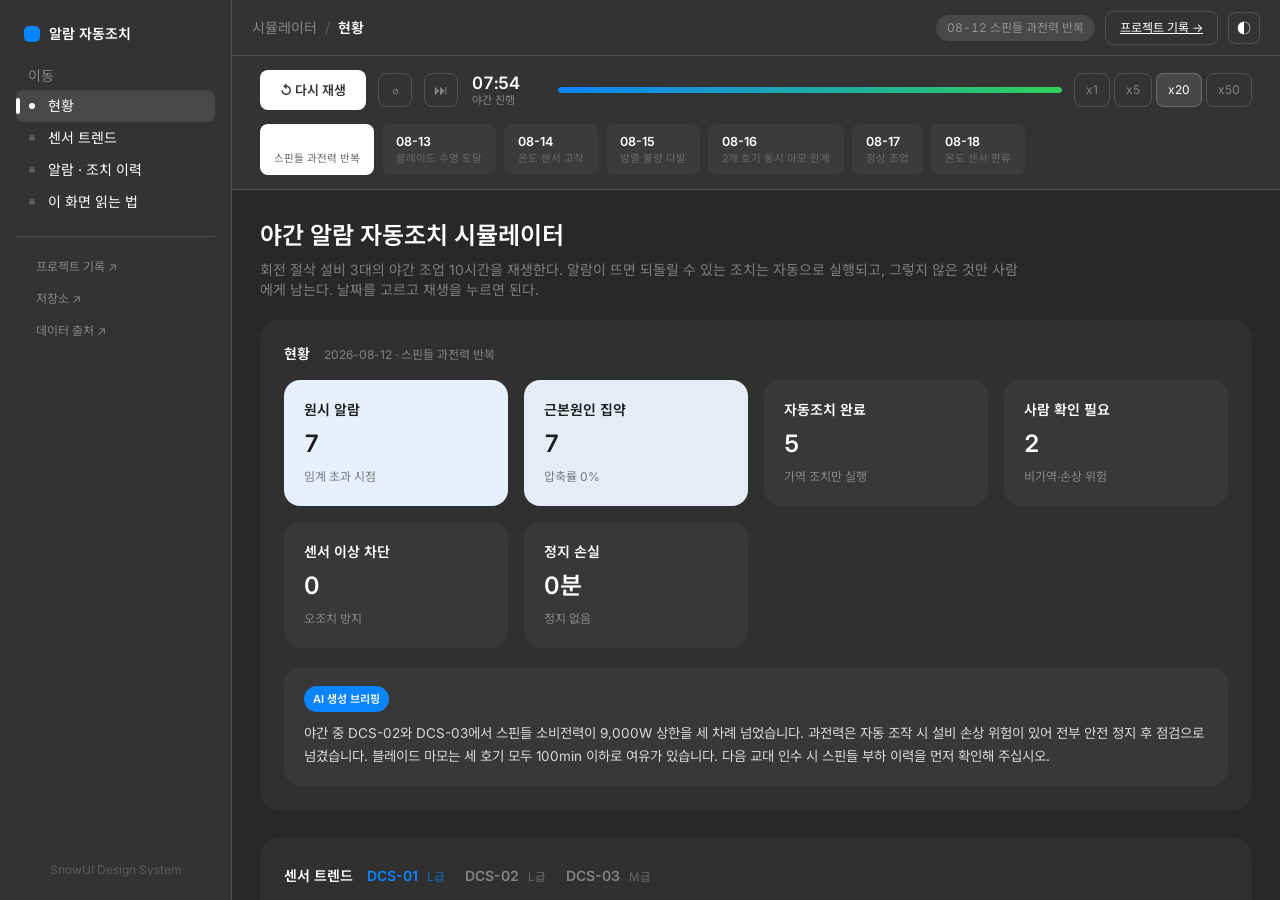
==== commit 95579ace: "날짜 선택을 상단으로 이동 + 설비 탭을 텍스트 탭으로 - 야간 시나리오 선택은 메뉴가 아니라 기간 필터이므로 사이드바에서 상단으로 이동   레일은 섹션 이동만 담당해 짧아지고, " ====
--- a/docs/index.html
+++ b/docs/index.html
@@ -7,17 +7,14 @@
 <link rel="preconnect" href="https://fonts.googleapis.com">
 <link rel="preconnect" href="https://fonts.gstatic.com" crossorigin>
 <link href="https://fonts.googleapis.com/css2?family=Inter:wght@400;500;600;700&family=Noto+Sans+KR:wght@400;500;600;700&display=swap" rel="stylesheet">
-<link rel="stylesheet" href="snowui-shell.css?v=1788195807">
-<link rel="stylesheet" href="style.css?v=1788195807">
+<link rel="stylesheet" href="snowui-shell.css?v=1788223237">
+<link rel="stylesheet" href="style.css?v=1788223237">
 </head>
 <body>
 <div class="shell">
 
 <aside class="rail">
   <div class="rail-brand"><span class="rail-dot"></span><span>알람 자동조치</span></div>
-
-  <div class="rail-sec">야간 시나리오</div>
-  <nav class="rail-group" id="days"></nav>
 
   <div class="rail-sec">이동</div>
   <nav class="rail-group">
@@ -55,7 +52,7 @@
       <div class="track"><i id="prog"></i></div>
       <nav id="spd" class="spd"></nav>
     </section>
-    <nav class="daybar" id="days-m"></nav>
+    <nav class="daybar" id="days"></nav>
   </div>
 
   <div class="scroll">
@@ -160,8 +157,8 @@
 </div>
 </div>
 
-<script src="snowui-shell.js?v=1788195807"></script>
-<script src="data.js?v=1788195807"></script>
-<script src="app.js?v=1788195807"></script>
+<script src="snowui-shell.js?v=1788223237"></script>
+<script src="data.js?v=1788223237"></script>
+<script src="app.js?v=1788223237"></script>
 </body>
 </html>
--- a/docs/style.css
+++ b/docs/style.css
@@ -101,19 +101,35 @@
 .tabs button span{opacity:.6;font-size:11px}
 .stopdot{display:inline-block;margin-left:6px;padding:1px 7px;border-radius:var(--radius-full);
   font-size:10px;font-weight:700;background:rgba(255,69,58,.18);color:var(--bad)}
-.tabs button.halted{border-color:var(--bad)}
 
-.daybar{display:none}
+
+/* 야간 시나리오 선택 — 기간 필터이므로 사이드바가 아니라 상단에 둔다 */
+.daybar{display:flex;gap:8px;overflow-x:auto;max-width:1280px;margin:0 auto;
+  padding:0 28px 14px;scrollbar-width:none}
+.daybar::-webkit-scrollbar{display:none}
+.daybar button{flex:0 0 auto;display:flex;flex-direction:column;align-items:flex-start;gap:2px;
+  background:var(--surface-sunken);border:none;color:var(--ink-40);
+  padding:9px 14px;border-radius:var(--radius-8);cursor:pointer;font:inherit;text-align:left;
+  transition:all var(--dur-fast) var(--ease)}
+.daybar button:hover{color:var(--ink)}
+.daybar button.on{background:var(--ink);color:var(--surface-page)}
+.daybar button.on span{opacity:.75}
+.daybar button b{font-size:12.5px;font-weight:600;line-height:17px}
+.daybar button span{font-size:10.5px;opacity:.6;line-height:14px;white-space:nowrap}
+
+/* 설비 선택 — SnowUI 의 텍스트 탭 방식 */
+#eqps{gap:0}
+#eqps button{background:none;border:none;padding:4px 0;margin-right:20px;color:var(--ink-40);
+  font:inherit;font-size:14px;font-weight:600;cursor:pointer;
+  transition:color var(--dur-fast) var(--ease)}
+#eqps button:last-child{margin-right:0}
+#eqps button:hover{color:var(--ink-80)}
+#eqps button.on{color:var(--accent)}
+#eqps button em{font-style:normal;font-size:11.5px;font-weight:500;opacity:.6;margin-left:5px}
+#eqps button.halted{color:var(--bad)}
+
 @media(max-width:820px){
-  .daybar{display:flex;gap:6px;overflow-x:auto;padding:10px 16px 12px;
-    border-top:1px solid var(--line);scrollbar-width:none}
-  .daybar::-webkit-scrollbar{display:none}
-  .daybar button{flex:0 0 auto;display:flex;flex-direction:column;align-items:flex-start;gap:1px;
-    background:transparent;border:1px solid var(--line);color:var(--ink-40);
-    padding:7px 12px;border-radius:var(--radius-8);cursor:pointer;font:inherit;text-align:left}
-  .daybar button.on{background:var(--surface-selected);border-color:var(--ink-20);color:var(--ink)}
-  .daybar button b{font-size:12.5px;font-weight:600;line-height:17px}
-  .daybar button span{font-size:10.5px;opacity:.65;line-height:14px;white-space:nowrap}
+  .daybar{padding:0 16px 12px}
   .bar{gap:10px;padding:12px 16px}
   .clock{order:-1}
   .crumb span:first-child,.crumb .sep{display:none}   /* 좁은 화면에서 경로 앞부분 생략 */
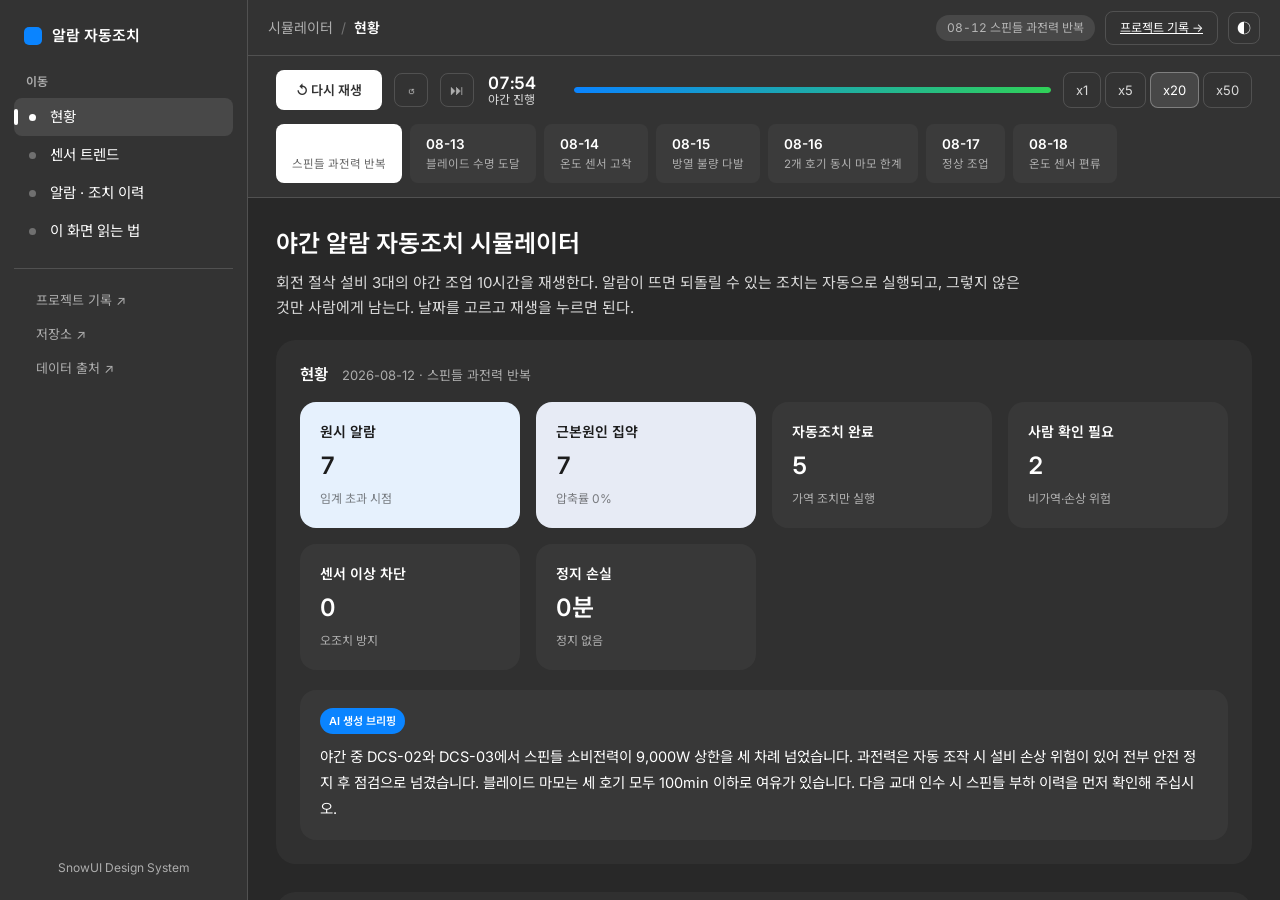
==== commit b502e051: "가독성 개선 — 대비·글자 크기·줄간격 - 보조 텍스트 불투명도 상향 (라이트 .4->.58, 다크 .4->.6, --ink-20 도 함께)   회색 배경 위 회색 글씨가 안 읽히" ====
--- a/docs/index.html
+++ b/docs/index.html
@@ -7,8 +7,8 @@
 <link rel="preconnect" href="https://fonts.googleapis.com">
 <link rel="preconnect" href="https://fonts.gstatic.com" crossorigin>
 <link href="https://fonts.googleapis.com/css2?family=Inter:wght@400;500;600;700&family=Noto+Sans+KR:wght@400;500;600;700&display=swap" rel="stylesheet">
-<link rel="stylesheet" href="snowui-shell.css?v=1788223237">
-<link rel="stylesheet" href="style.css?v=1788223237">
+<link rel="stylesheet" href="snowui-shell.css?v=1788224440">
+<link rel="stylesheet" href="style.css?v=1788224440">
 </head>
 <body>
 <div class="shell">
@@ -157,8 +157,8 @@
 </div>
 </div>
 
-<script src="snowui-shell.js?v=1788223237"></script>
-<script src="data.js?v=1788223237"></script>
-<script src="app.js?v=1788223237"></script>
+<script src="snowui-shell.js?v=1788224440"></script>
+<script src="data.js?v=1788224440"></script>
+<script src="app.js?v=1788224440"></script>
 </body>
 </html>
--- a/docs/snowui-shell.css
+++ b/docs/snowui-shell.css
@@ -17,8 +17,8 @@
    ═══════════════════════════════════════════════════════════════════════ */
 
 :root{
-  --ink:rgb(28,28,28); --ink-80:rgba(28,28,28,.8); --ink-40:rgba(28,28,28,.4);
-  --ink-20:rgba(28,28,28,.2); --ink-10:rgba(28,28,28,.1); --ink-05:rgba(28,28,28,.05);
+  --ink:rgb(28,28,28); --ink-80:rgba(28,28,28,.82); --ink-40:rgba(28,28,28,.58);
+  --ink-20:rgba(28,28,28,.28); --ink-10:rgba(28,28,28,.1); --ink-05:rgba(28,28,28,.05);
   --surface-page:rgb(255,255,255);
   --surface-app:rgb(249,249,250);
   --surface-panel:rgb(255,255,255);
@@ -42,8 +42,8 @@
 }
 
 :root[data-theme="dark"]{
-  --ink:rgb(255,255,255); --ink-80:rgba(255,255,255,.8); --ink-40:rgba(255,255,255,.4);
-  --ink-20:rgba(255,255,255,.2); --ink-10:rgba(255,255,255,.1); --ink-05:rgba(255,255,255,.1);
+  --ink:rgb(255,255,255); --ink-80:rgba(255,255,255,.82); --ink-40:rgba(255,255,255,.6);
+  --ink-20:rgba(255,255,255,.3); --ink-10:rgba(255,255,255,.1); --ink-05:rgba(255,255,255,.1);
   --surface-page:rgb(51,51,51);
   --surface-app:rgb(40,40,40);
   --surface-panel:rgba(255,255,255,.04);
@@ -70,25 +70,26 @@
 
 /* ═══ 셸 ═══ */
 .shell{display:flex;height:100vh;overflow:hidden}
-.rail{width:232px;flex:none;border-right:1px solid var(--line);background:var(--surface-page);
-  padding:20px 16px;overflow-y:auto;display:flex;flex-direction:column}
-.rail-brand{display:flex;align-items:center;gap:9px;padding:4px 8px 0;font-weight:600}
-.rail-dot{width:16px;height:16px;border-radius:5px;background:var(--accent);flex:none}
-.rail-sec{font-size:14px;color:var(--ink-40);padding:4px 12px;margin-top:18px}
+.rail{width:248px;flex:none;border-right:1px solid var(--line);background:var(--surface-page);
+  padding:22px 14px;overflow-y:auto;display:flex;flex-direction:column}
+.rail-brand{display:flex;align-items:center;gap:10px;padding:4px 10px 0;font-weight:600;font-size:15px}
+.rail-dot{width:18px;height:18px;border-radius:5px;background:var(--accent);flex:none}
+.rail-sec{font-size:12px;font-weight:600;letter-spacing:.03em;color:var(--ink-40);
+  padding:4px 12px 6px;margin-top:22px}
 .rail-group{display:flex;flex-direction:column}
-.rail-row{display:flex;align-items:center;gap:4px;height:32px;padding:0 8px;
-  border-radius:var(--radius-8);color:var(--ink);text-decoration:none;font-size:14px;
+.rail-row{display:flex;align-items:center;gap:4px;height:38px;padding:0 10px;
+  border-radius:var(--radius-8);color:var(--ink);text-decoration:none;font-size:14.5px;
   position:relative;transition:background var(--dur-fast) var(--ease)}
 .rail-row:hover{background:var(--surface-hover)}
 .rail-row.on{background:var(--surface-selected)}
-.rail-row.on::before{content:"";position:absolute;left:0;top:8px;width:4px;height:16px;
+.rail-row.on::before{content:"";position:absolute;left:0;top:11px;width:4px;height:16px;
   border-radius:2px;background:var(--ink)}
-.ri{width:6px;height:6px;border-radius:3px;background:var(--ink-20);margin:0 9px 0 5px;flex:none}
+.ri{width:7px;height:7px;border-radius:4px;background:var(--ink-20);margin:0 10px 0 5px;flex:none}
 .rail-row.on .ri{background:var(--ink)}
 .rail-ext{margin-top:18px;padding-top:14px;border-top:1px solid var(--line)}
-.rail-ext .rail-row{color:var(--ink-40);padding-left:20px;font-size:12px}
+.rail-ext .rail-row{color:var(--ink-40);padding-left:22px;font-size:13px;height:34px}
 .rail-ext .rail-row:hover{color:var(--ink)}
-.rail-foot{margin-top:auto;padding-top:20px;font-size:12px;color:var(--ink-20);text-align:center}
+.rail-foot{margin-top:auto;padding-top:20px;font-size:12px;color:var(--ink-40);text-align:center}
 
 .col{flex:1;display:flex;flex-direction:column;min-width:0}
 .topbar{height:56px;flex:none;border-bottom:1px solid var(--line);background:var(--surface-page);
@@ -105,7 +106,7 @@
 .scroll{flex:1;overflow-y:auto;min-height:0;position:relative}  /* offsetTop 기준을 이 컨테이너로 */
 .hero{max-width:1280px;margin:0 auto;padding:28px 28px 0}
 .hero h1{font-size:24px;line-height:36px}
-.sub{margin:6px 0 0;color:var(--ink-40);max-width:760px;font-size:14px;line-height:20px}
+.sub{margin:8px 0 0;color:var(--ink-80);max-width:760px;font-size:15px;line-height:25px}
 main{max-width:1280px;margin:0 auto;padding:20px 28px 48px;display:flex;flex-direction:column;gap:28px}
 .ftr{border-top:1px solid var(--line);padding:16px 28px;text-align:center;
   color:var(--ink-20);font-size:12px}
@@ -113,10 +114,10 @@
 /* ═══ 콘텐츠 ═══ */
 .panel{background:var(--surface-panel);border:none;border-radius:var(--radius-20);padding:24px}
 .panel-head{display:flex;align-items:baseline;gap:14px;flex-wrap:wrap;margin-bottom:16px}
-.panel h2{font-size:14px;line-height:20px}
-.hint{color:var(--ink-40);font-size:12px;line-height:18px}
+.panel h2{font-size:15.5px;line-height:22px}
+.hint{color:var(--ink-40);font-size:13px;line-height:20px}
 .dim{color:var(--ink-40)}
-.para{margin:0 0 14px;font-size:14px;line-height:24px;max-width:74ch}
+.para{margin:0 0 16px;font-size:14.5px;line-height:26px;max-width:74ch}
 .para:last-child{margin-bottom:0}
 .para.dim{color:var(--ink-40)}
 .fig{display:block;width:100%;max-width:900px;height:auto;margin:8px 0 16px;
@@ -175,7 +176,7 @@
 .cmp th{font-weight:600;color:rgba(28,28,28,.5);font-size:12px}
 .cmp tr + tr td{border-top:1px solid rgba(28,28,28,.08)}
 .kv{width:100%;max-width:760px;margin:4px 0 14px}
-.kv td{padding:9px 0;border-bottom:1px solid var(--line);vertical-align:top}
+.kv td{padding:12px 0;font-size:14px;border-bottom:1px solid var(--line);vertical-align:top}
 .kv td:first-child{width:180px;color:var(--ink-40)}
 
 .limits{margin:0;padding-left:20px;display:flex;flex-direction:column;gap:10px}
--- a/docs/style.css
+++ b/docs/style.css
@@ -19,15 +19,15 @@
 .mini:hover{color:var(--ink);border-color:var(--ink-20)}
 .clock{display:flex;flex-direction:column;line-height:1.2;padding:0 2px;min-width:76px}
 .clock b{font-size:17px;font-weight:600;font-variant-numeric:tabular-nums;letter-spacing:-.01em}
-.clock span{font-size:11px;color:var(--ink-40)}
+.clock span{font-size:12px;color:var(--ink-80)}
 .bar.alert .clock span{color:var(--bad);font-weight:600}
 .track{flex:1;min-width:120px;height:6px;background:var(--surface-sunken);
   border-radius:var(--radius-full);overflow:hidden}
 .track i{display:block;height:100%;width:0;border-radius:var(--radius-full);
   background:linear-gradient(90deg,var(--accent),var(--ok));transition:width .12s linear}
 .spd{display:flex;gap:4px}
-.spd button{background:transparent;border:1px solid var(--line);color:var(--ink-40);padding:6px 11px;
-  border-radius:var(--radius-8);cursor:pointer;font:inherit;font-size:12px;
+.spd button{background:transparent;border:1px solid var(--line);color:var(--ink-80);padding:7px 12px;
+  border-radius:var(--radius-8);cursor:pointer;font:inherit;font-size:13px;
   transition:all var(--dur-fast) var(--ease)}
 .spd button:hover{color:var(--ink)}
 .spd button.on{background:var(--surface-selected);border-color:var(--ink-20);color:var(--ink)}
@@ -41,8 +41,8 @@
 @keyframes pop{from{opacity:0;transform:translateY(-6px)}to{opacity:1;transform:none}}
 .hold-h{display:flex;align-items:center;gap:10px;flex-wrap:wrap;margin-bottom:12px;font-size:15px;color:var(--ink)}
 .hold-h b{font-weight:600}
-.hold-in p{margin:6px 0;font-size:13.5px;line-height:22px;color:var(--ink)}
-.hold-in .why{color:var(--ink-80);font-size:13px}
+.hold-in p{margin:7px 0;font-size:14.5px;line-height:25px;color:var(--ink)}
+.hold-in .why{color:var(--ink-80);font-size:14px;line-height:24px}
 .hold-b{display:flex;gap:8px;margin-top:16px;flex-wrap:wrap}
 .hold-b button{background:var(--bad);color:#fff;border:none;padding:10px 18px;
   border-radius:var(--radius-8);cursor:pointer;font:inherit;font-size:13px;font-weight:600}
@@ -53,22 +53,22 @@
 .brief-box{background:var(--surface-sunken);border-radius:var(--radius-16);padding:18px 20px;margin-top:20px}
 .brief-box .tag{display:inline-block;background:var(--accent);color:#fff;font-size:11px;font-weight:600;
   padding:3px 9px;border-radius:var(--radius-full);margin-bottom:10px}
-.brief-box p{margin:0;font-size:13.5px;line-height:23px;color:var(--ink-80)}
+.brief-box p{margin:0;font-size:14.5px;line-height:26px;color:var(--ink)}
 
 /* ── 차트 ────────────────────────────────────────── */
 .ch{padding:16px 0 8px;border-top:1px solid var(--line)}
 .ch:first-child{border-top:none;padding-top:4px}
 .ch-head{display:flex;justify-content:space-between;align-items:baseline;gap:12px;margin-bottom:6px}
-.ch-head b{font-size:13.5px;font-weight:600}
-.ch-head em{font-style:normal;font-size:11.5px;color:var(--ink-40)}
+.ch-head b{font-size:14.5px;font-weight:600}
+.ch-head em{font-style:normal;font-size:12.5px;color:var(--ink-40)}
 .ch svg{display:block;width:100%;height:auto}
 
 /* ── 이력 ────────────────────────────────────────── */
-.legend{display:flex;gap:16px;flex-wrap:wrap;font-size:11.5px;color:var(--ink-40);
-  padding-bottom:14px;margin-bottom:4px;border-bottom:1px solid var(--line)}
+.legend{display:flex;gap:18px;flex-wrap:wrap;font-size:13px;color:var(--ink-80);
+  padding-bottom:16px;margin-bottom:6px;border-bottom:1px solid var(--line)}
 .legend i{display:inline-block;width:8px;height:8px;border-radius:50%;margin-right:6px;vertical-align:middle}
-.row{display:grid;grid-template-columns:auto 58px 1fr auto;gap:12px;align-items:baseline;
-  padding:14px 2px;border-bottom:1px solid var(--line);font-size:13.5px}
+.row{display:grid;grid-template-columns:auto 62px 1fr auto;gap:14px;align-items:baseline;
+  padding:16px 2px;border-bottom:1px solid var(--line);font-size:14.5px}
 .row:last-child{border-bottom:none}
 .led{width:9px;height:9px;border-radius:50%;align-self:center;box-shadow:0 0 8px currentColor}
 .led.CRIT{background:var(--bad);color:var(--bad)}
@@ -76,19 +76,19 @@
 .led.MIN{background:var(--min);color:var(--min)}
 .led.SNSR{background:var(--accent);color:var(--accent)}
 .led.INFO{background:var(--ok);color:var(--ok)}
-.tm{color:var(--ink-40);font-variant-numeric:tabular-nums;font-size:12.5px}
+.tm{color:var(--ink-80);font-variant-numeric:tabular-nums;font-size:13.5px}
 .row .t b{font-weight:600}
-.row .t i{font-style:normal;color:var(--ink-40);font-size:12.5px;margin-left:7px}
-.row .t p{margin:5px 0 0;color:var(--ink-40);font-size:12.5px;line-height:19px}
-.row .r{text-align:right;font-size:12.5px;color:var(--ink-40);white-space:nowrap;line-height:19px}
-.pill{display:inline-block;padding:2px 8px;border-radius:var(--radius-full);font-size:11px;font-weight:600}
+.row .t i{font-style:normal;color:var(--ink-40);font-size:13px;margin-left:8px}
+.row .t p{margin:6px 0 0;color:var(--ink-80);font-size:13.5px;line-height:22px}
+.row .r{text-align:right;font-size:13.5px;color:var(--ink-80);white-space:nowrap;line-height:22px}
+.pill{display:inline-block;padding:3px 10px;border-radius:var(--radius-full);font-size:12px;font-weight:600}
 .pill.auto{background:var(--ok-fill,rgba(52,199,89,.16));color:var(--ok)}
 .pill.man{background:var(--bad-fill,rgba(255,69,58,.16));color:var(--bad)}
 .pill.blk{background:rgba(10,132,255,.16);color:var(--accent)}
-.empty{color:var(--ink-40);font-size:13.5px;padding:18px 2px;margin:0}
+.empty{color:var(--ink-80);font-size:14.5px;padding:20px 2px;margin:0}
 
 /* ── 설명 ────────────────────────────────────────── */
-.sub-h{margin:26px 0 8px;font-size:14px;font-weight:600;color:var(--ink);letter-spacing:0}
+.sub-h{margin:30px 0 10px;font-size:15px;font-weight:600;color:var(--ink);letter-spacing:0}
 .sub-h:first-of-type{margin-top:4px}
 .kv .ok{color:var(--ok);font-weight:600}
 .kv .bad{color:var(--bad);font-weight:600}
@@ -98,7 +98,7 @@
   background:none;border:none;width:100%;font:inherit;text-align:left;cursor:pointer}
 .rail-row.day b{font-size:13px;font-weight:600;line-height:18px}
 .rail-row.day span{font-size:11px;opacity:.6;line-height:15px}
-.tabs button span{opacity:.6;font-size:11px}
+.tabs button span{opacity:.8;font-size:12px;font-weight:600}
 .stopdot{display:inline-block;margin-left:6px;padding:1px 7px;border-radius:var(--radius-full);
   font-size:10px;font-weight:700;background:rgba(255,69,58,.18);color:var(--bad)}
 
@@ -108,24 +108,24 @@
   padding:0 28px 14px;scrollbar-width:none}
 .daybar::-webkit-scrollbar{display:none}
 .daybar button{flex:0 0 auto;display:flex;flex-direction:column;align-items:flex-start;gap:2px;
-  background:var(--surface-sunken);border:none;color:var(--ink-40);
-  padding:9px 14px;border-radius:var(--radius-8);cursor:pointer;font:inherit;text-align:left;
+  background:var(--surface-sunken);border:none;color:var(--ink-80);
+  padding:11px 16px;border-radius:var(--radius-8);cursor:pointer;font:inherit;text-align:left;
   transition:all var(--dur-fast) var(--ease)}
 .daybar button:hover{color:var(--ink)}
 .daybar button.on{background:var(--ink);color:var(--surface-page)}
 .daybar button.on span{opacity:.75}
-.daybar button b{font-size:12.5px;font-weight:600;line-height:17px}
-.daybar button span{font-size:10.5px;opacity:.6;line-height:14px;white-space:nowrap}
+.daybar button b{font-size:13.5px;font-weight:600;line-height:19px}
+.daybar button span{font-size:11.5px;opacity:.72;line-height:16px;white-space:nowrap}
 
 /* 설비 선택 — SnowUI 의 텍스트 탭 방식 */
 #eqps{gap:0}
-#eqps button{background:none;border:none;padding:4px 0;margin-right:20px;color:var(--ink-40);
-  font:inherit;font-size:14px;font-weight:600;cursor:pointer;
+#eqps button{background:none;border:none;padding:4px 0;margin-right:22px;color:var(--ink-40);
+  font:inherit;font-size:15px;font-weight:600;cursor:pointer;
   transition:color var(--dur-fast) var(--ease)}
 #eqps button:last-child{margin-right:0}
 #eqps button:hover{color:var(--ink-80)}
 #eqps button.on{color:var(--accent)}
-#eqps button em{font-style:normal;font-size:11.5px;font-weight:500;opacity:.6;margin-left:5px}
+#eqps button em{font-style:normal;font-size:12.5px;font-weight:500;opacity:.7;margin-left:6px}
 #eqps button.halted{color:var(--bad)}
 
 @media(max-width:820px){
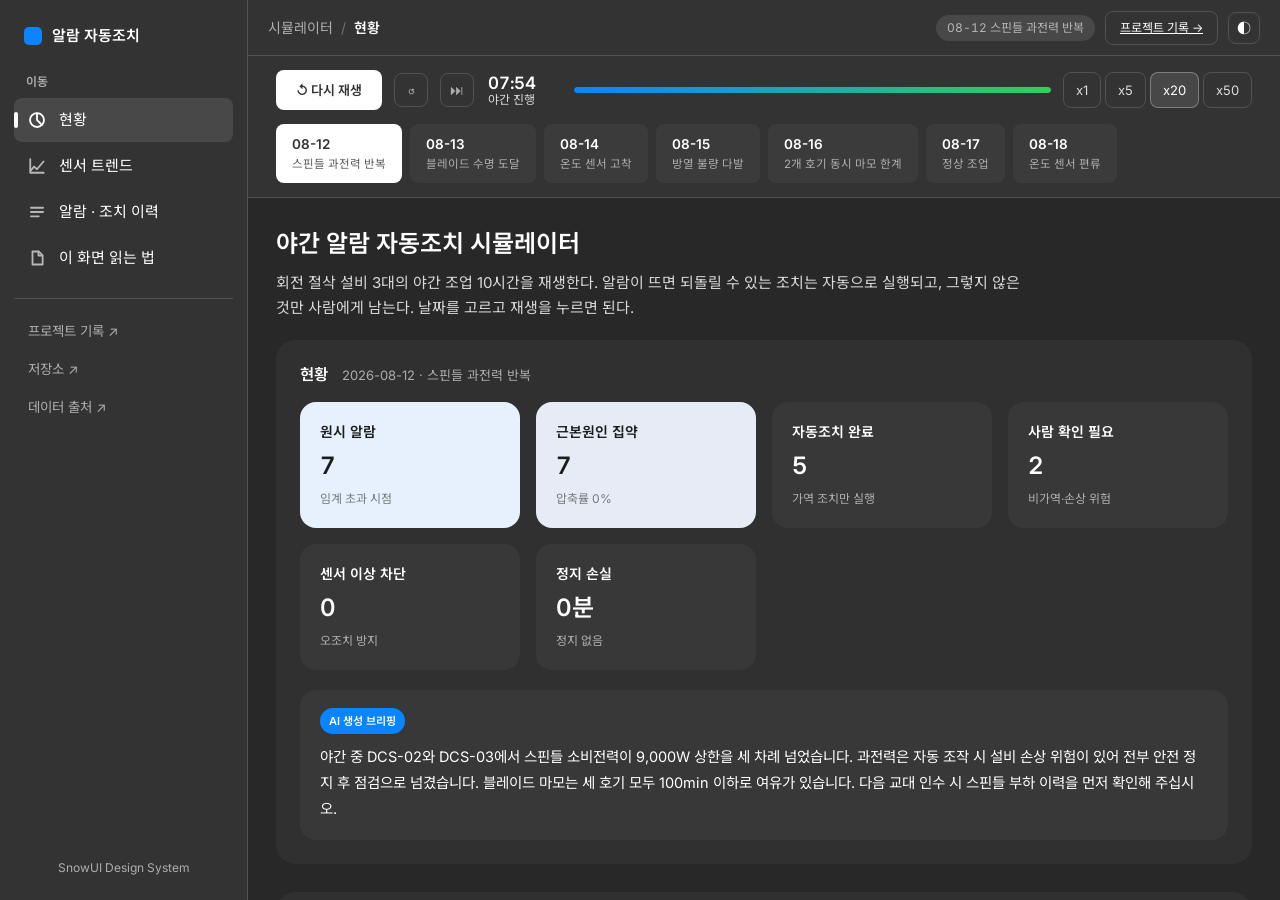
==== commit a9ff4e38: "사이드바 아이콘 추가 + 다크 테마 날짜 칩 대비 수정 - 선택된 날짜 칩의 글자색을 자식 요소까지 명시 (상속만으로는 다크에서   흰 배경 위에 흰 글씨가 남아 읽히지 않았다) " ====
--- a/docs/index.html
+++ b/docs/index.html
@@ -7,8 +7,8 @@
 <link rel="preconnect" href="https://fonts.googleapis.com">
 <link rel="preconnect" href="https://fonts.gstatic.com" crossorigin>
 <link href="https://fonts.googleapis.com/css2?family=Inter:wght@400;500;600;700&family=Noto+Sans+KR:wght@400;500;600;700&display=swap" rel="stylesheet">
-<link rel="stylesheet" href="snowui-shell.css?v=1788224440">
-<link rel="stylesheet" href="style.css?v=1788224440">
+<link rel="stylesheet" href="snowui-shell.css?v=1788224870">
+<link rel="stylesheet" href="style.css?v=1788224870">
 </head>
 <body>
 <div class="shell">
@@ -18,10 +18,10 @@
 
   <div class="rail-sec">이동</div>
   <nav class="rail-group">
-    <a class="rail-row" href="#s-live"><span class="ri"></span>현황</a>
-    <a class="rail-row" href="#s-chart"><span class="ri"></span>센서 트렌드</a>
-    <a class="rail-row" href="#s-log"><span class="ri"></span>알람 · 조치 이력</a>
-    <a class="rail-row" href="#s-about"><span class="ri"></span>이 화면 읽는 법</a>
+    <a class="rail-row" href="#s-live"><svg class="ri" viewBox="0 0 16 16" aria-hidden="true"><circle cx="8" cy="8" r="6.2"/><path d="M8 8V2.2M8 8l4.3 4.3"/></svg>현황</a>
+    <a class="rail-row" href="#s-chart"><svg class="ri" viewBox="0 0 16 16" aria-hidden="true"><path d="M2 12.5l3.4-4 2.6 2.4L13.8 4"/><path d="M2 2v12h12"/></svg>센서 트렌드</a>
+    <a class="rail-row" href="#s-log"><svg class="ri" viewBox="0 0 16 16" aria-hidden="true"><path d="M2.6 4.2h10.8M2.6 8h10.8M2.6 11.8h7"/></svg>알람 · 조치 이력</a>
+    <a class="rail-row" href="#s-about"><svg class="ri" viewBox="0 0 16 16" aria-hidden="true"><path d="M4 2.2h5.5L13 5.6v8.2H4z"/><path d="M9.3 2.4v3.4h3.4"/></svg>이 화면 읽는 법</a>
   </nav>
 
   <nav class="rail-group rail-ext">
@@ -157,8 +157,8 @@
 </div>
 </div>
 
-<script src="snowui-shell.js?v=1788224440"></script>
-<script src="data.js?v=1788224440"></script>
-<script src="app.js?v=1788224440"></script>
+<script src="snowui-shell.js?v=1788224870"></script>
+<script src="data.js?v=1788224870"></script>
+<script src="app.js?v=1788224870"></script>
 </body>
 </html>
--- a/docs/snowui-shell.css
+++ b/docs/snowui-shell.css
@@ -76,18 +76,18 @@
 .rail-dot{width:18px;height:18px;border-radius:5px;background:var(--accent);flex:none}
 .rail-sec{font-size:12px;font-weight:600;letter-spacing:.03em;color:var(--ink-40);
   padding:4px 12px 6px;margin-top:22px}
-.rail-group{display:flex;flex-direction:column}
-.rail-row{display:flex;align-items:center;gap:4px;height:38px;padding:0 10px;
-  border-radius:var(--radius-8);color:var(--ink);text-decoration:none;font-size:14.5px;
+.rail-group{display:flex;flex-direction:column;gap:2px}
+.rail-row{display:flex;align-items:center;gap:2px;height:44px;padding:0 12px;
+  border-radius:var(--radius-8);color:var(--ink);text-decoration:none;font-size:15px;
   position:relative;transition:background var(--dur-fast) var(--ease)}
 .rail-row:hover{background:var(--surface-hover)}
 .rail-row.on{background:var(--surface-selected)}
-.rail-row.on::before{content:"";position:absolute;left:0;top:11px;width:4px;height:16px;
+.rail-row.on::before{content:"";position:absolute;left:0;top:14px;width:4px;height:16px;
   border-radius:2px;background:var(--ink)}
-.ri{width:7px;height:7px;border-radius:4px;background:var(--ink-20);margin:0 10px 0 5px;flex:none}
-.rail-row.on .ri{background:var(--ink)}
+span.ri{width:7px;height:7px;border-radius:4px;background:var(--ink-20);margin:0 10px 0 5px;flex:none}
+.rail-row.on span.ri{background:var(--ink)}
 .rail-ext{margin-top:18px;padding-top:14px;border-top:1px solid var(--line)}
-.rail-ext .rail-row{color:var(--ink-40);padding-left:22px;font-size:13px;height:34px}
+.rail-ext .rail-row{color:var(--ink-40);padding-left:14px;font-size:13.5px;height:36px}
 .rail-ext .rail-row:hover{color:var(--ink)}
 .rail-foot{margin-top:auto;padding-top:20px;font-size:12px;color:var(--ink-40);text-align:center}
 
--- a/docs/style.css
+++ b/docs/style.css
@@ -93,6 +93,12 @@
 .kv .ok{color:var(--ok);font-weight:600}
 .kv .bad{color:var(--bad);font-weight:600}
 
+/* ── 사이드바 아이콘 ─────────────────────────────── */
+svg.ri{width:18px;height:18px;margin:0 11px 0 2px;flex:none;background:none;border-radius:0;
+  stroke:currentColor;fill:none;stroke-width:1.6;stroke-linecap:round;stroke-linejoin:round;opacity:.65}
+.rail-row.on svg.ri{opacity:1}
+.rail-row:hover svg.ri{opacity:.9}
+
 /* ── 레일의 날짜 항목 ────────────────────────────── */
 .rail-row.day{display:flex;flex-direction:column;align-items:flex-start;gap:1px;
   background:none;border:none;width:100%;font:inherit;text-align:left;cursor:pointer}
@@ -112,8 +118,9 @@
   padding:11px 16px;border-radius:var(--radius-8);cursor:pointer;font:inherit;text-align:left;
   transition:all var(--dur-fast) var(--ease)}
 .daybar button:hover{color:var(--ink)}
-.daybar button.on{background:var(--ink);color:var(--surface-page)}
-.daybar button.on span{opacity:.75}
+.daybar button.on,.daybar button.on b,.daybar button.on span{color:var(--surface-page)}
+.daybar button.on{background:var(--ink)}
+.daybar button.on span{opacity:.8}
 .daybar button b{font-size:13.5px;font-weight:600;line-height:19px}
 .daybar button span{font-size:11.5px;opacity:.72;line-height:16px;white-space:nowrap}
 
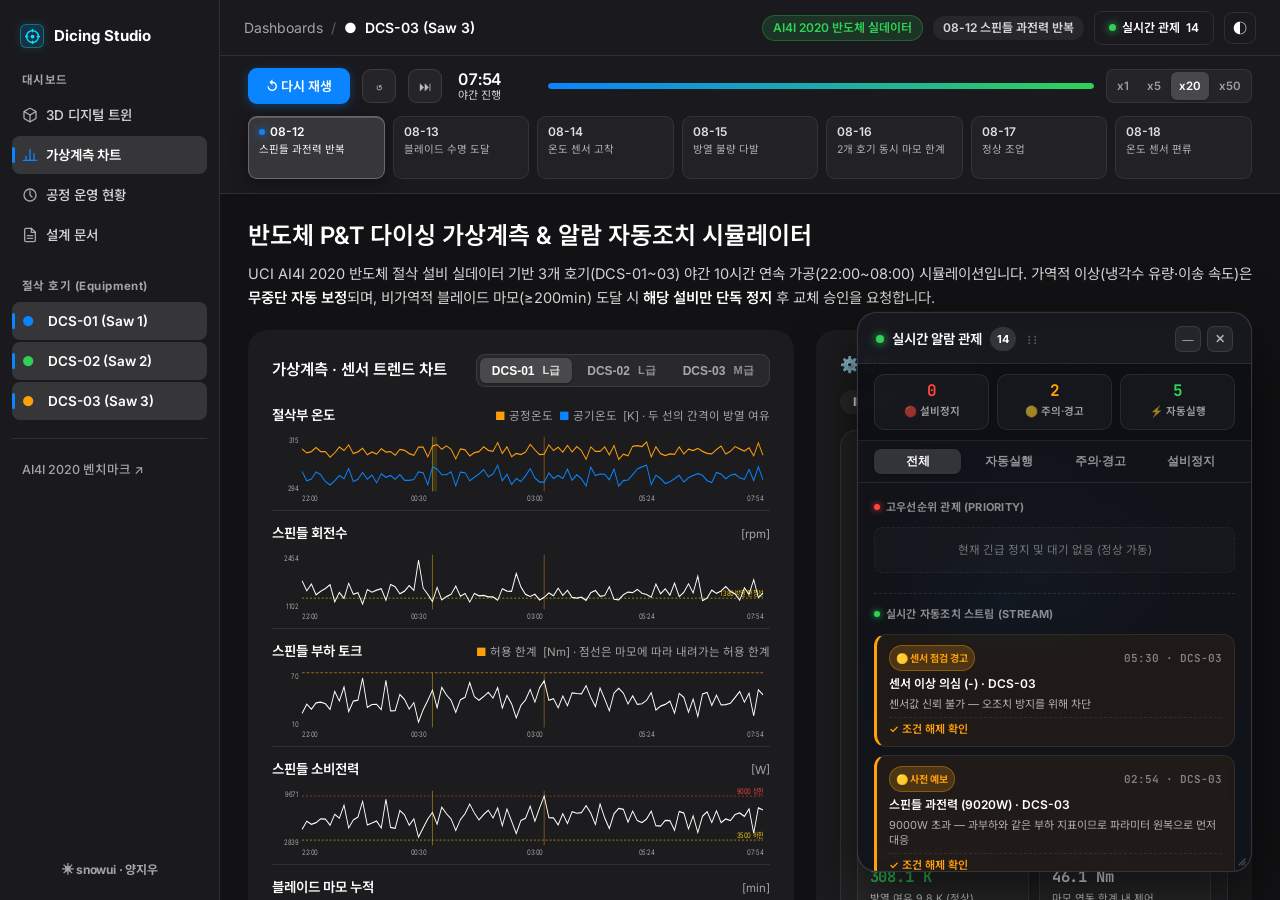
==== commit ec6af0fe: "배포: 다이싱 3D 콕핏 대시보드를 index.html로 배포 (GitHub Pages 반영)" ====
--- a/docs/index.html
+++ b/docs/index.html
@@ -3,162 +3,2434 @@
 <head>
 <meta charset="utf-8">
 <meta name="viewport" content="width=device-width, initial-scale=1">
-<title>야간 알람 자동조치 시뮬레이터</title>
+<title>반도체 P&amp;T 다이싱 가상계측 &amp; 알람 자동조치 시뮬레이터</title>
 <link rel="preconnect" href="https://fonts.googleapis.com">
 <link rel="preconnect" href="https://fonts.gstatic.com" crossorigin>
-<link href="https://fonts.googleapis.com/css2?family=Inter:wght@400;500;600;700&family=Noto+Sans+KR:wght@400;500;600;700&display=swap" rel="stylesheet">
-<link rel="stylesheet" href="snowui-shell.css?v=1788224870">
-<link rel="stylesheet" href="style.css?v=1788224870">
+<link href="https://fonts.googleapis.com/css2?family=Inter:wght@400;500;600;700&family=Noto+Sans+KR:wght@400;500;600;700&family=JetBrains+Mono:wght@400;500;600;700&display=swap" rel="stylesheet">
+<style>
+/* ═══════════════════════════════════════════════════════════════════════
+   SnowUI / CMP Design System — Exact 1:1 Cockpit Replication
+   반도체 P&T 다이싱 가상계측 & 알람 자동조치 시뮬레이터
+   ═══════════════════════════════════════════════════════════════════════ */
+:root {
+  --ink: rgb(255, 255, 255);
+  --ink-80: rgba(255, 255, 255, 0.82);
+  --ink-40: rgba(255, 255, 255, 0.6);
+  --ink-20: rgba(255, 255, 255, 0.3);
+  --ink-10: rgba(255, 255, 255, 0.1);
+  --ink-05: rgba(255, 255, 255, 0.05);
+
+  --surface-page: #1a1a1e;
+  --surface-app: #121214;
+  --surface-panel: rgba(255, 255, 255, 0.045);
+  --surface-sunken: rgba(255, 255, 255, 0.03);
+  --surface-hover: rgba(255, 255, 255, 0.08);
+  --surface-selected: rgba(255, 255, 255, 0.12);
+  --line: rgba(255, 255, 255, 0.09);
+  --text-inverse: rgb(28, 28, 28);
+
+  --accent: rgb(10, 132, 255);
+  --warn: rgb(255, 159, 10);
+  --warn-fill: rgba(255, 159, 10, 0.14);
+  --bad: rgb(255, 69, 58);
+  --bad-fill: rgba(255, 69, 58, 0.14);
+  --ok: rgb(48, 209, 88);
+  --ok-fill: rgba(48, 209, 88, 0.14);
+  --min: rgb(255, 214, 10);
+
+  --radius-8: 8px;
+  --radius-12: 12px;
+  --radius-16: 16px;
+  --radius-20: 20px;
+  --radius-full: 999px;
+  --dur-fast: 120ms;
+  --dur-base: 200ms;
+  --ease: cubic-bezier(0.4, 0, 0.2, 1);
+  --font-sans: 'Inter', 'Noto Sans KR', -apple-system, BlinkMacSystemFont, 'Segoe UI', sans-serif;
+  --font-mono: 'JetBrains Mono', monospace;
+}
+
+:root[data-theme="light"],
+html[data-theme="light"] {
+  --ink: rgb(28, 28, 30);
+  --ink-80: rgba(28, 28, 30, 0.82);
+  --ink-40: rgba(28, 28, 30, 0.58);
+  --ink-20: rgba(28, 28, 30, 0.28);
+  --ink-10: rgba(28, 28, 30, 0.1);
+  --ink-05: rgba(28, 28, 30, 0.05);
+
+  --surface-page: #ffffff;
+  --surface-app: #f2f3f7;
+  --surface-panel: #ffffff;
+  --surface-sunken: #f8f9fc;
+  --surface-hover: rgba(0, 0, 0, 0.04);
+  --surface-selected: rgba(0, 0, 0, 0.08);
+  --line: rgba(0, 0, 0, 0.09);
+  --text-inverse: rgb(255, 255, 255);
+
+  --fill-blue: rgba(0, 122, 255, 0.12);
+  --fill-purple: rgba(175, 82, 222, 0.12);
+  --fill-cyan: rgba(50, 173, 230, 0.12);
+  --fill-lilac: rgba(88, 86, 214, 0.12);
+
+  --accent: rgb(0, 122, 255);
+  --warn: rgb(191, 116, 20);
+  --warn-fill: rgba(255, 149, 0, 0.12);
+  --bad: rgb(215, 45, 40);
+  --bad-fill: rgba(255, 59, 48, 0.12);
+  --ok: rgb(35, 150, 72);
+  --ok-fill: rgba(52, 199, 89, 0.14);
+  --min: rgb(190, 140, 0);
+}
+
+* { box-sizing: border-box; margin: 0; padding: 0; word-break: keep-all; overflow-wrap: break-word; }
+
+html, body {
+  margin: 0;
+  padding: 0;
+  height: 100%;
+  word-break: keep-all;
+  overflow-wrap: break-word;
+}
+
+body {
+  background: var(--surface-app);
+  color: var(--ink);
+  font-family: var(--font-sans);
+  font-size: 14px;
+  line-height: 20px;
+  letter-spacing: 0;
+  -webkit-font-smoothing: antialiased;
+  overflow: hidden;
+  height: 100vh;
+}
+
+h1, h2, h3, h4, h5, h6, p, span, b, em, td, th {
+  word-break: keep-all !important;
+  overflow-wrap: break-word !important;
+}
+
+h1, h2, h3 { margin: 0; font-weight: 600; }
+b { font-weight: 600; color: var(--ink); }
+
+/* Global Scrollbar */
+::-webkit-scrollbar { width: 6px; height: 6px; }
+::-webkit-scrollbar-track { background: rgba(255, 255, 255, 0.02); }
+::-webkit-scrollbar-thumb { background: rgba(255, 255, 255, 0.15); border-radius: 999px; }
+::-webkit-scrollbar-thumb:hover { background: rgba(255, 255, 255, 0.25); }
+
+/* ═══ Shell Layout ═══ */
+.app-layout {
+  display: flex;
+  height: 100vh;
+  overflow: hidden;
+}
+
+/* ═══ Left Navigation Rail (CMP Exact: 220px Compact) ═══ */
+.rail {
+  width: 220px !important;
+  min-width: 220px !important;
+  max-width: 220px !important;
+  flex: none !important;
+  border-right: 1px solid var(--line);
+  background: var(--surface-page);
+  padding: 20px 12px !important;
+  box-sizing: border-box !important;
+  overflow-y: auto;
+  display: flex;
+  flex-direction: column;
+  height: 100vh;
+  z-index: 100;
+}
+.rail-brand {
+  display: flex;
+  align-items: center;
+  gap: 10px;
+  padding: 4px 8px 0;
+  font-weight: 700;
+  font-size: 15px;
+  color: #fff;
+  white-space: nowrap;
+}
+.rail-logo {
+  width: 24px;
+  height: 24px;
+  border-radius: 6px;
+  background: linear-gradient(135deg, rgba(10, 132, 255, 0.22) 0%, rgba(0, 229, 255, 0.12) 100%);
+  border: 1px solid rgba(0, 229, 255, 0.35);
+  box-shadow: 0 0 10px rgba(0, 229, 255, 0.15);
+  display: flex;
+  align-items: center;
+  justify-content: center;
+  color: #00e5ff;
+  flex: none;
+}
+.rail-sec {
+  font-size: 11.5px;
+  font-weight: 700;
+  letter-spacing: 0.04em;
+  color: var(--ink-40);
+  padding: 4px 10px 6px;
+  margin-top: 18px;
+  white-space: nowrap;
+}
+.rail-group {
+  display: flex;
+  flex-direction: column;
+  gap: 2px;
+}
+.rail-row {
+  display: flex;
+  align-items: center;
+  gap: 8px;
+  height: 38px;
+  padding: 0 10px;
+  border-radius: var(--radius-8);
+  color: var(--ink-80);
+  text-decoration: none;
+  font-size: 13.5px;
+  font-weight: 500;
+  white-space: nowrap;
+  overflow: hidden;
+  position: relative;
+  transition: all var(--dur-fast) var(--ease);
+}
+.rail-row:hover { background: var(--surface-hover); color: #fff; }
+.rail-row.on {
+  background: var(--surface-selected);
+  color: #fff;
+  font-weight: 600;
+}
+.rail-row.on::before {
+  content: "";
+  position: absolute;
+  left: 0;
+  top: 11px;
+  width: 3px;
+  height: 16px;
+  border-radius: 2px;
+  background: var(--accent);
+}
+.rail-row svg.ri {
+  width: 16px;
+  height: 16px;
+  stroke: currentColor;
+  stroke-width: 2;
+  opacity: 0.75;
+  flex: none;
+}
+.rail-row.on svg.ri { opacity: 1; color: var(--accent); }
+.rail-ext { margin-top: 18px; padding-top: 14px; border-top: 1px solid var(--line); }
+.rail-ext .rail-row { color: var(--ink-40); padding-left: 10px; font-size: 12.5px; height: 34px; }
+.rail-ext .rail-row:hover { color: #fff; }
+.rail-foot { margin-top: auto; padding-top: 20px; font-size: 12px; color: var(--ink-40); text-align: center; }
+
+/* ═══ Main Area (1280px Max Width — Generous Breathing Room on Both Sides) ═══ */
+.col {
+  flex: 1;
+  display: flex;
+  flex-direction: column;
+  height: 100vh;
+  min-width: 0;
+  overflow: hidden;
+}
+
+.topbar {
+  height: 56px;
+  flex: none;
+  border-bottom: 1px solid var(--line);
+  background: var(--surface-page);
+  display: flex;
+  align-items: center;
+  justify-content: space-between;
+  padding: 0 24px;
+  gap: 14px;
+  z-index: 92;
+}
+.crumb { display: flex; align-items: center; gap: 8px; font-size: 14px; color: var(--ink-40); min-width: 0; }
+.crumb b { color: #fff; white-space: nowrap; overflow: hidden; text-overflow: ellipsis; }
+.crumb .sep { color: var(--ink-20); }
+.topbar-r { display: flex; align-items: center; gap: 10px; flex: none; }
+
+.badge {
+  font-size: 12px; line-height: 18px; padding: 3px 10px; border-radius: var(--radius-full);
+  font-weight: 600; white-space: nowrap; display: inline-flex; align-items: center; gap: 5px;
+}
+.badge.ok { background: var(--ok-fill); color: var(--ok); border: 1px solid rgba(48, 209, 88, 0.3); }
+.badge.ghost { background: rgba(255, 255, 255, 0.06); color: var(--ink-80); }
+.badge.bad { background: var(--bad-fill); color: var(--bad); border: 1px solid rgba(255, 69, 58, 0.3); }
+.badge.warn { background: var(--warn-fill); color: var(--warn); border: 1px solid rgba(255, 159, 10, 0.3); }
+
+.dock-top-btn {
+  display: inline-flex; align-items: center; gap: 6px;
+  padding: 6px 12px; border-radius: 8px; font-size: 12px; font-weight: 600;
+  background: rgba(255, 255, 255, 0.06); border: 1px solid rgba(255, 255, 255, 0.12);
+  color: #fff; cursor: pointer; transition: all var(--dur-fast) var(--ease);
+}
+.dock-top-btn:hover { background: rgba(255, 255, 255, 0.12); border-color: rgba(255, 255, 255, 0.22); }
+.dock-top-dot { width: 7px; height: 7px; border-radius: 50%; background: var(--ok); box-shadow: 0 0 8px var(--ok); }
+
+.btn {
+  font-family: inherit; font-size: 12px; line-height: 18px; padding: 7px 14px;
+  border-radius: var(--radius-8); cursor: pointer; border: 1px solid var(--line);
+  background: transparent; color: #fff; text-decoration: none; transition: all var(--dur-fast) var(--ease);
+}
+.btn.primary { background: var(--accent); border-color: var(--accent); color: #ffffff; font-weight: 600; }
+.btn.primary:hover { background: #0077ed; transform: translateY(-1px); }
+
+.icon-btn {
+  width: 32px; height: 32px; border-radius: var(--radius-8); border: 1px solid var(--line);
+  background: transparent; color: var(--ink); cursor: pointer; font-size: 14px; line-height: 1;
+  display: inline-flex; align-items: center; justify-content: center;
+  transition: background var(--dur-fast) var(--ease);
+}
+.icon-btn:hover { background: var(--surface-hover); }
+
+/* ═══ Fixed Playback Bar & Daybar (Sticky at Top) ═══ */
+.barwrap {
+  flex: none;
+  background: var(--surface-page);
+  border-bottom: 1px solid var(--line);
+  z-index: 90;
+}
+.barwrap:has(.bar.alert) {
+  background: var(--bad-fill, rgba(255, 69, 58, 0.08));
+}
+
+.bar {
+  max-width: 1280px !important;
+  margin: 0 auto !important;
+  padding: 12px 28px !important;
+  display: flex;
+  align-items: center;
+  gap: 12px;
+  flex-wrap: wrap;
+  box-sizing: border-box !important;
+}
+
+.play {
+  background: #0a84ff;
+  color: #ffffff;
+  border: none;
+  padding: 8px 18px;
+  border-radius: 9px;
+  cursor: pointer;
+  font: inherit;
+  font-size: 13px;
+  font-weight: 600;
+  white-space: nowrap;
+  transition: all var(--dur-fast) var(--ease);
+  box-shadow: 0 2px 10px rgba(10, 132, 255, 0.35);
+  display: inline-flex;
+  align-items: center;
+  gap: 6px;
+}
+.play:hover {
+  background: #0077ed;
+  box-shadow: 0 4px 16px rgba(10, 132, 255, 0.5);
+  transform: translateY(-1px);
+}
+
+.mini {
+  background: rgba(255, 255, 255, 0.05);
+  border: 1px solid rgba(255, 255, 255, 0.1);
+  color: rgba(255, 255, 255, 0.7);
+  width: 34px;
+  height: 34px;
+  border-radius: 9px;
+  cursor: pointer;
+  font-size: 13px;
+  display: inline-flex;
+  align-items: center;
+  justify-content: center;
+  transition: all var(--dur-fast) var(--ease);
+}
+.mini:hover {
+  background: rgba(255, 255, 255, 0.1);
+  border-color: rgba(255, 255, 255, 0.22);
+  color: #ffffff;
+  transform: translateY(-1px);
+}
+
+.clock {
+  display: flex;
+  flex-direction: column;
+  line-height: 1.2;
+  padding: 0 4px;
+  min-width: 82px;
+}
+.clock b {
+  font-size: 16px;
+  font-weight: 600;
+  font-variant-numeric: tabular-nums;
+  letter-spacing: -0.01em;
+  color: #ffffff;
+}
+.clock span {
+  font-size: 11px;
+  color: var(--ink-80);
+}
+.bar.alert .clock span {
+  color: var(--bad);
+  font-weight: 600;
+}
+
+.track {
+  flex: 1;
+  min-width: 120px;
+  height: 6px;
+  background: rgba(255, 255, 255, 0.07);
+  border-radius: var(--radius-full);
+  overflow: hidden;
+  box-shadow: inset 0 1px 2px rgba(0, 0, 0, 0.4);
+}
+.track i {
+  display: block;
+  height: 100%;
+  width: 0;
+  border-radius: var(--radius-full);
+  background: linear-gradient(90deg, #0a84ff 0%, #30d158 100%);
+  box-shadow: 0 0 8px rgba(48, 209, 88, 0.5);
+  transition: width 0.12s linear;
+}
+
+.spd {
+  display: inline-flex;
+  align-items: center;
+  background: rgba(255, 255, 255, 0.05);
+  border: 1px solid rgba(255, 255, 255, 0.08);
+  border-radius: 8px;
+  padding: 2px;
+  gap: 2px;
+}
+.spd button {
+  background: transparent;
+  border: none;
+  color: rgba(255, 255, 255, 0.55);
+  padding: 4px 8px;
+  border-radius: 6px;
+  cursor: pointer;
+  font: inherit;
+  font-size: 11.5px;
+  font-weight: 600;
+  transition: all var(--dur-fast) var(--ease);
+}
+.spd button:hover {
+  color: #ffffff;
+  background: rgba(255, 255, 255, 0.06);
+}
+.spd button.on {
+  background: rgba(255, 255, 255, 0.16);
+  color: #ffffff;
+  box-shadow: 0 1px 3px rgba(0, 0, 0, 0.3);
+}
+
+/* ═══ 7 Scenario Daybar Buttons (Single Row Layout) ═══ */
+.daybar {
+  display: grid !important;
+  grid-template-columns: repeat(7, 1fr) !important;
+  gap: 8px !important;
+  max-width: 1280px !important;
+  margin: 0 auto !important;
+  padding: 0 28px 14px !important;
+  box-sizing: border-box !important;
+}
+.daybar::-webkit-scrollbar { display: none; }
+.daybar button {
+  min-width: 0 !important;
+  width: 100% !important;
+  display: flex !important;
+  flex-direction: column !important;
+  align-items: flex-start !important;
+  gap: 3px !important;
+  background: rgba(255, 255, 255, 0.04) !important;
+  border: 1px solid rgba(255, 255, 255, 0.08) !important;
+  color: rgba(255, 255, 255, 0.65) !important;
+  padding: 7px 10px !important;
+  border-radius: 9px !important;
+  cursor: pointer !important;
+  font: inherit !important;
+  text-align: left !important;
+  transition: all 0.18s cubic-bezier(0.4, 0, 0.2, 1) !important;
+  position: relative !important;
+  box-sizing: border-box !important;
+  overflow: hidden !important;
+}
+.daybar button:hover {
+  color: #ffffff !important;
+  background: rgba(255, 255, 255, 0.08) !important;
+  border-color: rgba(255, 255, 255, 0.18) !important;
+  transform: translateY(-1px) !important;
+}
+.daybar button.on {
+  background: rgba(255, 255, 255, 0.13) !important;
+  border: 1px solid rgba(255, 255, 255, 0.25) !important;
+  box-shadow: 0 4px 18px rgba(0, 0, 0, 0.35), inset 0 1px 0 rgba(255, 255, 255, 0.18) !important;
+  color: #ffffff !important;
+}
+.daybar button b {
+  font-size: 12px !important;
+  font-weight: 600 !important;
+  line-height: 16px !important;
+  color: rgba(255, 255, 255, 0.85) !important;
+  display: flex !important;
+  align-items: center !important;
+  gap: 5px !important;
+  white-space: nowrap !important;
+}
+.daybar button.on b {
+  color: #ffffff !important;
+}
+.daybar button.on b::before {
+  content: "";
+  width: 6px;
+  height: 6px;
+  border-radius: 50%;
+  background: #0a84ff;
+  box-shadow: 0 0 8px rgba(10, 132, 255, 0.9);
+}
+.daybar button span {
+  font-size: 10.5px !important;
+  line-height: 14px !important;
+  color: rgba(255, 255, 255, 0.65) !important;
+  white-space: normal !important;
+  word-break: keep-all !important;
+  overflow-wrap: break-word !important;
+  display: -webkit-box !important;
+  -webkit-line-clamp: 2 !important;
+  -webkit-box-orient: vertical !important;
+  overflow: hidden !important;
+  height: 28px !important;
+}
+.daybar button.on span {
+  color: rgba(255, 255, 255, 0.95) !important;
+  opacity: 1 !important;
+}
+
+/* ═══ Scrollable Viewport ═══ */
+.scroll {
+  flex: 1;
+  overflow-y: auto;
+  overflow-x: hidden;
+  min-height: 0;
+  position: relative;
+}
+
+/* ═══ Hero Header (CMP Exact: 1280px Centered) ═══ */
+.hero {
+  max-width: 1280px !important;
+  margin: 0 auto !important;
+  padding: 24px 28px 0 !important;
+  box-sizing: border-box !important;
+}
+.hero h1 {
+  font-size: 24px !important;
+  line-height: 36px !important;
+  font-weight: 600 !important;
+  color: #fff !important;
+}
+.sub {
+  margin: 8px 0 0 !important;
+  color: var(--ink-80) !important;
+  max-width: none !important;
+  width: 100% !important;
+  font-size: 14.5px !important;
+  line-height: 24px !important;
+}
+
+/* ═══ Main Dashboard Grid (1280px Centered) ═══ */
+main.dashboard-grid {
+  max-width: 1280px !important;
+  margin: 0 auto !important;
+  padding: 20px 28px 48px !important;
+  display: flex !important;
+  flex-direction: column !important;
+  gap: 24px !important;
+  box-sizing: border-box !important;
+}
+
+/* ═══ Panels (SnowUI Principle: No Borders, Distinct Surface & Spacing) ═══ */
+.panel {
+  background: var(--surface-panel);
+  border: none !important;
+  border-radius: var(--radius-20);
+  padding: 24px;
+}
+.panel-head {
+  display: flex;
+  align-items: baseline;
+  justify-content: space-between;
+  gap: 14px;
+  flex-wrap: wrap;
+  margin-bottom: 16px;
+}
+.panel h2 {
+  font-size: 15.5px;
+  line-height: 22px;
+  font-weight: 600;
+  color: #fff;
+}
+.hint { color: var(--ink-40); font-size: 12.5px; line-height: 19px; }
+
+/* ── Upper Row 1: Left Chart (1.25fr) + Right 3D Digital Twin (1fr) ── */
+.dash-row-top {
+  display: grid;
+  grid-template-columns: minmax(0, 1.25fr) minmax(0, 1fr);
+  gap: 22px;
+  align-items: stretch;
+}
+@media (max-width: 1200px) {
+  .dash-row-top { grid-template-columns: 1fr; }
+}
+
+.panel-chart, .panel-twin { display: flex; flex-direction: column; min-width: 0; }
+
+/* Chamber / Eqp Tabs */
+#eqps {
+  display: inline-flex;
+  align-items: center;
+  background: rgba(255, 255, 255, 0.06);
+  border: 1px solid rgba(255, 255, 255, 0.09);
+  border-radius: 9px;
+  padding: 3px;
+  gap: 3px;
+}
+em {
+  font-style: normal !important;
+}
+#eqps button {
+  background: transparent;
+  border: none;
+  color: rgba(255, 255, 255, 0.6);
+  padding: 5px 12px;
+  border-radius: 6px;
+  font-size: 12px;
+  font-weight: 600;
+  cursor: pointer;
+  display: inline-flex;
+  align-items: center;
+  gap: 6px;
+  transition: all var(--dur-fast) var(--ease);
+}
+#eqps button em {
+  font-style: normal !important;
+  font-size: 11px !important;
+  opacity: 0.8;
+  margin-left: 2px;
+}
+#eqps button:hover { color: #fff; background: rgba(255, 255, 255, 0.06); }
+#eqps button.on {
+  background: rgba(255, 255, 255, 0.15);
+  color: #ffffff;
+  box-shadow: 0 1px 3px rgba(0, 0, 0, 0.3);
+}
+
+/* Charts */
+.ch {
+  padding: 12px 0 6px;
+  border-top: 1px solid var(--line);
+}
+.ch:first-child {
+  border-top: none;
+  padding-top: 2px;
+}
+.ch-head {
+  display: flex;
+  justify-content: space-between;
+  align-items: baseline;
+  gap: 12px;
+  margin-bottom: 4px;
+}
+.ch-head b { font-size: 13.5px; font-weight: 600; color: #fff; }
+.ch-head em { font-style: normal; font-size: 11.5px; color: var(--ink-40); }
+.ch svg { display: block; width: 100%; height: 74px !important; }
+
+/* 3D Digital Twin Card */
+.cmp-twin-card {
+  background: rgba(255, 255, 255, 0.03);
+  border-radius: var(--radius-16);
+  padding: 16px;
+  border: 1px solid var(--line);
+  display: flex;
+  flex-direction: column;
+  height: 100%;
+  justify-content: space-between;
+}
+.cmp-3d-viewport {
+  position: relative;
+  width: 100%;
+  background: radial-gradient(circle at 50% 45%, rgba(35, 38, 48, 0.6) 0%, rgba(14, 15, 18, 0.96) 100%);
+  border: 1px solid rgba(255, 255, 255, 0.08);
+  border-radius: 16px;
+  padding: 8px;
+  overflow: hidden;
+  box-shadow: inset 0 2px 14px rgba(0, 0, 0, 0.6);
+}
+.cmp-3d-svg { width: 100%; height: auto; display: block; }
+
+/* 3D Animations */
+.iso-spin-anim, .iso-water-anim, .iso-spark-anim { animation-play-state: paused !important; }
+.is-running .iso-spin-anim {
+  animation: iso-blade-spin 1.5s linear infinite;
+  animation-play-state: running !important;
+}
+@keyframes iso-blade-spin {
+  from { stroke-dashoffset: 0; }
+  to { stroke-dashoffset: -180; }
+}
+
+.is-running .iso-water-anim {
+  animation: iso-water-flow 0.8s linear infinite;
+  animation-play-state: running !important;
+}
+@keyframes iso-water-flow {
+  from { stroke-dashoffset: 20; }
+  to { stroke-dashoffset: 0; }
+}
+
+.is-running .iso-spark-anim {
+  transform-box: fill-box;
+  transform-origin: center;
+  animation: iso-spark-flicker 0.25s infinite alternate;
+  animation-play-state: running !important;
+}
+@keyframes iso-spark-flicker {
+  0% { transform: scale(0.75); opacity: 0.4; }
+  100% { transform: scale(1.25); opacity: 1; }
+}
+
+.is-halted #spindle-dicing-head {
+  transform: translateY(-24px) !important;
+  transition: transform 0.4s cubic-bezier(0.4, 0, 0.2, 1);
+}
+#spindle-dicing-head { transition: transform 0.4s cubic-bezier(0.4, 0, 0.2, 1); }
+.cmp-twin-card.is-halted .cmp-3d-viewport {
+  border-color: rgba(255, 69, 58, 0.5);
+  box-shadow: inset 0 0 25px rgba(255, 69, 58, 0.25);
+}
+
+/* 4 Telemetry Gauges (CMP Exact: 2x2 Grid) */
+.cmp-gauges-grid {
+  display: grid;
+  grid-template-columns: 1fr 1fr;
+  gap: 10px;
+  margin-top: 14px;
+}
+.gauge-card {
+  background: rgba(255, 255, 255, 0.04);
+  border-radius: var(--radius-12);
+  padding: 9px 12px;
+  border: 1px solid var(--line);
+  transition: transform 0.15s ease, background 0.15s ease;
+}
+.gauge-card:hover {
+  background: rgba(255, 255, 255, 0.06);
+  transform: translateY(-1px);
+}
+.gauge-lab { font-size: 11px; color: var(--ink-40); font-weight: 500; margin-bottom: 2px; }
+.gauge-val {
+  font-size: 15.5px;
+  font-weight: 700;
+  color: #fff;
+  font-family: var(--font-mono);
+  font-variant-numeric: tabular-nums;
+  letter-spacing: -0.01em;
+}
+.gauge-sub { font-size: 10.5px; color: var(--ink-80); margin-top: 2px; }
+.gauge-val.alert { color: var(--bad); }
+.gauge-val.ok { color: var(--ok); }
+.gauge-val.warn { color: var(--warn); }
+
+/* ── Middle Row 2: Equipment Status (Speedometer + Distribution Bars) ── */
+.panel-status { display: flex; flex-direction: column; }
+.eqp-status-container {
+  display: grid;
+  grid-template-columns: 290px 1fr;
+  gap: 20px;
+  align-items: stretch;
+}
+@media (max-width: 1050px) {
+  .eqp-status-container { grid-template-columns: 1fr; }
+}
+
+.status-card-header {
+  display: flex;
+  align-items: center;
+  gap: 8px;
+  margin-bottom: 12px;
+  font-size: 13.5px;
+  font-weight: 600;
+  color: #fff;
+}
+.status-dot { width: 7px; height: 7px; border-radius: 50%; flex: none; }
+.status-dot.ok { background: #30d158; box-shadow: 0 0 8px rgba(48, 209, 88, 0.85); }
+.status-dot.auto { background: #0a84ff; box-shadow: 0 0 8px rgba(10, 132, 255, 0.85); }
+.status-tag { font-size: 11px; font-weight: 500; color: var(--ink-40); margin-left: auto; }
+
+/* Speedometer Box */
+.speedo-box {
+  background: rgba(255, 255, 255, 0.03);
+  border: 1px solid var(--line);
+  border-radius: var(--radius-16);
+  padding: 14px 18px;
+  display: flex;
+  flex-direction: column;
+}
+.speedo-visual-wrap {
+  position: relative;
+  display: flex;
+  flex-direction: column;
+  align-items: center;
+  justify-content: center;
+  padding: 4px 0;
+}
+.speedo-svg { width: 100%; max-width: 255px; height: auto; display: block; overflow: visible; }
+.speedo-digital { text-align: center; margin-top: -14px; }
+.speedo-val-row {
+  font-size: 21px;
+  font-weight: 700;
+  color: #fff;
+  font-family: var(--font-mono);
+  font-variant-numeric: tabular-nums;
+  display: flex;
+  align-items: baseline;
+  justify-content: center;
+  gap: 4px;
+}
+.speedo-val-row small { font-size: 12px; font-weight: 600; color: var(--ink-40); }
+.speedo-sub-row { font-size: 11px; font-weight: 600; margin-top: 3px; }
+.speedo-sub-row.ok { color: var(--ok); }
+.speedo-sub-row.warn { color: var(--warn); }
+.speedo-sub-row.bad { color: var(--bad); }
+
+/* Distribution Bars */
+.bars-box {
+  background: rgba(255, 255, 255, 0.03);
+  border: 1px solid var(--line);
+  border-radius: var(--radius-16);
+  padding: 14px 18px;
+  display: flex;
+  flex-direction: column;
+}
+.bars-list { display: flex; flex-direction: column; gap: 10px; }
+.bar-row { display: flex; flex-direction: column; gap: 3px; }
+.bar-row-info {
+  display: flex;
+  align-items: center;
+  justify-content: space-between;
+  font-size: 12px;
+  font-weight: 600;
+}
+.bar-row-lab { color: rgba(255, 255, 255, 0.9); }
+.bar-row-val { font-family: var(--font-mono); font-weight: 700; font-size: 12px; }
+.bar-row-val.ok { color: var(--ok); }
+.bar-row-val.warn { color: var(--warn); }
+.bar-row-val.crit { color: var(--bad); }
+.bar-row-val.info { color: #0a84ff; }
+
+.bar-track {
+  height: 7px;
+  background: rgba(255, 255, 255, 0.06);
+  border-radius: 999px;
+  overflow: hidden;
+  position: relative;
+}
+.bar-fill { height: 100%; border-radius: 999px; transition: width 0.25s ease-out; }
+.bar-fill.raw { background: linear-gradient(90deg, #ff9f0a, #ff453a); }
+.bar-fill.auto { background: linear-gradient(90deg, #30d158, #0a84ff); box-shadow: 0 0 8px rgba(48, 209, 88, 0.6); }
+.bar-fill.man { background: #ff453a; box-shadow: 0 0 8px rgba(255, 69, 58, 0.6); }
+.bar-fill.avoid { background: linear-gradient(90deg, #ff9f0a, #ffd60a); box-shadow: 0 0 8px rgba(255, 159, 10, 0.6); }
+.bar-fill.dt { background: #ff453a; }
+.bar-row-sub { font-size: 11px; color: var(--ink-40); }
+
+/* AI Briefing */
+.brief-box {
+  background: rgba(255, 255, 255, 0.03);
+  border: 1px solid var(--line);
+  border-radius: var(--radius-16);
+  padding: 16px 20px;
+  margin-top: 16px;
+}
+.brief-box .tag {
+  display: inline-block;
+  background: var(--accent);
+  color: #ffffff;
+  font-size: 11px;
+  font-weight: 600;
+  padding: 3px 9px;
+  border-radius: var(--radius-full);
+  margin-bottom: 8px;
+}
+.brief-box p { margin: 0; font-size: 14px; line-height: 23px; color: var(--ink); }
+
+/* ── Bottom Row 3: Domain Principles (3 Cards) ── */
+.about-grid {
+  display: grid;
+  grid-template-columns: repeat(3, 1fr);
+  gap: 16px;
+  margin-top: 4px;
+}
+@media (max-width: 900px) { .about-grid { grid-template-columns: 1fr; } }
+.about-card {
+  background: var(--surface-sunken);
+  border: 1px solid var(--line);
+  border-radius: var(--radius-16);
+  padding: 20px;
+  display: flex;
+  flex-direction: column;
+  gap: 8px;
+  transition: transform 0.2s ease, border-color 0.2s ease;
+}
+.about-card:hover { transform: translateY(-2px); border-color: rgba(255, 255, 255, 0.18); }
+.about-icon { font-size: 22px; margin-bottom: 2px; }
+.about-card h3 { font-size: 14.5px; font-weight: 600; color: #fff; margin: 0; }
+.about-card p { font-size: 13px; line-height: 22px; color: var(--ink-80); margin: 0; }
+.about-card p b { color: #fff; }
+
+.kv { width: 100%; border-collapse: collapse; margin: 6px 0; font-size: 13px; }
+.kv td { padding: 6px 4px; border-bottom: 1px solid var(--line); vertical-align: middle; }
+.kv tr:last-child td { border-bottom: none; }
+.kv .ok { color: var(--ok); font-weight: 600; text-align: right; }
+.kv .bad { color: var(--bad); font-weight: 600; text-align: right; }
+
+/* ═══ Floating Fab Console Widget (Draggable & Resizable) ═══ */
+.fab-console {
+  position: fixed;
+  right: 28px;
+  bottom: 28px;
+  width: 395px;
+  min-width: 320px;
+  max-width: 860px;
+  height: 560px;
+  min-height: 260px;
+  max-height: 88vh;
+  background: rgba(18, 20, 26, 0.94);
+  backdrop-filter: blur(28px);
+  -webkit-backdrop-filter: blur(28px);
+  border: 1px solid rgba(255, 255, 255, 0.14);
+  border-radius: 20px;
+  box-shadow: 0 24px 60px rgba(0, 0, 0, 0.65), 0 0 1px rgba(255, 255, 255, 0.3);
+  display: flex;
+  flex-direction: column;
+  z-index: 999;
+  overflow: hidden;
+  transition: transform 0.3s cubic-bezier(0.16, 1, 0.3, 1), opacity 0.25s ease;
+}
+.fab-console.is-dragging,
+.fab-console.is-resizing {
+  transition: none !important;
+  user-select: none !important;
+  -webkit-user-select: none !important;
+}
+.fab-console.is-closed {
+  transform: scale(0.85) translateY(40px);
+  opacity: 0;
+  pointer-events: none;
+}
+
+.fc-head {
+  padding: 13px 18px 11px;
+  display: flex;
+  align-items: center;
+  justify-content: space-between;
+  border-bottom: 1px solid rgba(255, 255, 255, 0.08);
+  background: rgba(255, 255, 255, 0.02);
+  cursor: grab;
+  user-select: none;
+  -webkit-user-select: none;
+  flex-shrink: 0;
+}
+.fc-head:active,
+.fab-console.is-dragging .fc-head {
+  cursor: grabbing;
+}
+.fc-drag-hint {
+  font-size: 13px;
+  letter-spacing: -1px;
+  color: rgba(255, 255, 255, 0.3);
+  cursor: grab;
+  margin-left: 2px;
+}
+
+/* 8-Direction Resizers */
+.fc-resizer {
+  position: absolute;
+  z-index: 105;
+  box-sizing: border-box;
+}
+.fc-resizer-n {
+  top: 0; left: 16px; right: 16px; height: 7px; cursor: ns-resize;
+}
+.fc-resizer-s {
+  bottom: 0; left: 16px; right: 16px; height: 7px; cursor: ns-resize;
+}
+.fc-resizer-w {
+  left: 0; top: 16px; bottom: 16px; width: 7px; cursor: ew-resize;
+}
+.fc-resizer-e {
+  right: 0; top: 16px; bottom: 16px; width: 7px; cursor: ew-resize;
+}
+.fc-resizer-nw {
+  top: 0; left: 0; width: 16px; height: 16px; cursor: nwse-resize;
+}
+.fc-resizer-ne {
+  top: 0; right: 0; width: 16px; height: 16px; cursor: nesw-resize;
+}
+.fc-resizer-sw {
+  bottom: 0; left: 0; width: 16px; height: 16px; cursor: nesw-resize;
+}
+.fc-resizer-se {
+  bottom: 0; right: 0; width: 22px; height: 22px; cursor: nwse-resize;
+  display: flex; align-items: flex-end; justify-content: flex-end;
+  padding: 4px; pointer-events: auto;
+  opacity: 0.55; transition: opacity 0.15s ease;
+}
+.fc-resizer-se:hover {
+  opacity: 1;
+}
+.fc-title-group { display: flex; align-items: center; gap: 8px; }
+.fc-pulse { width: 8px; height: 8px; border-radius: 50%; background: #30d158; box-shadow: 0 0 8px #30d158; }
+.fc-title { font-size: 13.5px; font-weight: 600; color: #fff; }
+.fc-cnt-badge {
+  background: rgba(255, 255, 255, 0.12);
+  color: #fff;
+  font-size: 11px;
+  font-weight: 700;
+  padding: 2px 7px;
+  border-radius: 999px;
+}
+.fc-ctrl-group { display: flex; align-items: center; gap: 6px; }
+.fc-ctrl-btn {
+  width: 26px; height: 26px; border-radius: 7px;
+  background: rgba(255, 255, 255, 0.06);
+  border: 1px solid rgba(255, 255, 255, 0.1);
+  color: rgba(255, 255, 255, 0.7);
+  cursor: pointer; font-size: 11px;
+  display: flex; align-items: center; justify-content: center;
+}
+.fc-ctrl-btn:hover { background: rgba(255, 255, 255, 0.14); color: #fff; }
+
+.fc-hud {
+  display: grid;
+  grid-template-columns: repeat(3, 1fr);
+  gap: 8px;
+  padding: 10px 16px;
+  border-bottom: 1px solid rgba(255, 255, 255, 0.08);
+  background: rgba(0, 0, 0, 0.22);
+}
+.fc-hud-box {
+  background: rgba(255, 255, 255, 0.035);
+  border: 1px solid rgba(255, 255, 255, 0.08);
+  border-radius: 10px;
+  padding: 7px 6px;
+  text-align: center;
+  cursor: pointer;
+  transition: all 0.15s ease;
+}
+.fc-hud-box:hover { background: rgba(255, 255, 255, 0.08); transform: translateY(-1px); }
+.fc-hud-num {
+  display: block; font-size: 16px; font-weight: 700; font-family: var(--font-mono); line-height: 1.1;
+}
+.fc-hud-lbl { display: block; font-size: 10.5px; font-weight: 600; color: rgba(255, 255, 255, 0.6); margin-top: 2px; }
+.fc-hud-box.crit .fc-hud-num { color: var(--bad); }
+.fc-hud-box.warn .fc-hud-num { color: var(--warn); }
+.fc-hud-box.auto .fc-hud-num { color: var(--ok); }
+
+.fc-filter-bar {
+  display: flex;
+  gap: 4px;
+  padding: 8px 16px;
+  border-bottom: 1px solid rgba(255, 255, 255, 0.08);
+}
+.fc-tab {
+  flex: 1;
+  background: transparent;
+  border: none;
+  color: rgba(255, 255, 255, 0.55);
+  font-size: 11.5px;
+  font-weight: 600;
+  padding: 5px 4px;
+  border-radius: 7px;
+  cursor: pointer;
+  text-align: center;
+  white-space: nowrap;
+  transition: all 0.15s ease;
+}
+.fc-tab:hover { color: #fff; background: rgba(255, 255, 255, 0.06); }
+.fc-tab.on { color: #fff; background: rgba(255, 255, 255, 0.14); box-shadow: 0 1px 4px rgba(0, 0, 0, 0.3); }
+
+.fc-body {
+  flex: 1 1 auto;
+  min-height: 0;
+  max-height: none !important;
+  overflow-y: auto;
+  padding: 12px 16px 16px;
+  display: flex;
+  flex-direction: column;
+  gap: 10px;
+}
+.fc-sec-header {
+  display: flex; align-items: center; gap: 6px; font-size: 11px; font-weight: 700;
+  color: rgba(255, 255, 255, 0.5); letter-spacing: 0.02em; margin-top: 2px;
+}
+.fc-sec-dot { width: 6px; height: 6px; border-radius: 50%; }
+.fc-sec-dot.crit { background: var(--bad); box-shadow: 0 0 6px var(--bad); }
+.fc-sec-dot.auto { background: var(--ok); box-shadow: 0 0 6px var(--ok); }
+.fc-stream-header { margin-top: 10px; padding-top: 10px; border-top: 1px dashed rgba(255, 255, 255, 0.1); }
+
+.fc-pinned-list, .fc-feed-list { display: flex; flex-direction: column; gap: 8px; }
+.fc-pinned-empty, .fc-feed-empty {
+  font-size: 11.5px; color: rgba(255, 255, 255, 0.4); text-align: center;
+  padding: 12px 8px; background: rgba(255, 255, 255, 0.02); border-radius: 8px;
+  border: 1px dashed rgba(255, 255, 255, 0.06);
+}
+
+.fc-card {
+  background: rgba(255, 255, 255, 0.04);
+  border: 1px solid rgba(255, 255, 255, 0.08);
+  border-radius: 12px;
+  padding: 10px 12px;
+  display: flex;
+  flex-direction: column;
+  gap: 5px;
+  transition: background 0.15s ease, border-color 0.15s ease;
+}
+.fc-card:hover { background: rgba(255, 255, 255, 0.07); transform: translateY(-1px); }
+.fc-card.auto { border-left: 3px solid var(--ok); }
+.fc-card.warn { border-left: 3px solid var(--warn); background: rgba(255, 159, 10, 0.06); }
+.fc-card.man { border-left: 3px solid var(--bad); background: rgba(255, 69, 58, 0.1); box-shadow: 0 0 16px rgba(255, 69, 58, 0.2); }
+.fc-card-top { display: flex; align-items: center; justify-content: space-between; gap: 6px; }
+.fc-card-tag { font-size: 10px; font-weight: 700; padding: 2px 6px; border-radius: 999px; white-space: nowrap; }
+.fc-card-tag.auto { background: rgba(52, 199, 89, 0.18); color: var(--ok); border: 1px solid rgba(52, 199, 89, 0.3); }
+.fc-card-tag.warn { background: rgba(255, 159, 10, 0.2); color: var(--warn); border: 1px solid rgba(255, 159, 10, 0.35); }
+.fc-card-tag.man { background: rgba(255, 69, 58, 0.2); color: var(--bad); border: 1px solid rgba(255, 69, 58, 0.35); }
+.fc-card-time { font-size: 11px; color: rgba(255, 255, 255, 0.45); font-family: var(--font-mono); font-weight: 600; }
+.fc-card-title { font-size: 12px; font-weight: 600; color: #fff; line-height: 16px; }
+.fc-card-desc { font-size: 11px; color: rgba(255, 255, 255, 0.65); line-height: 15px; }
+.fc-card-res { font-size: 11px; font-weight: 600; color: var(--ok); padding-top: 4px; border-top: 1px dashed rgba(255, 255, 255, 0.08); line-height: 14px; }
+.fc-card.warn .fc-card-res { color: var(--warn); }
+.fc-card.man .fc-card-res { color: var(--bad); }
+
+/* Floating Launcher Button */
+.fab-launcher {
+  position: fixed;
+  right: 28px;
+  bottom: 28px;
+  background: rgba(18, 20, 26, 0.92);
+  backdrop-filter: blur(20px);
+  border: 1px solid rgba(255, 255, 255, 0.18);
+  border-radius: 999px;
+  padding: 9px 16px;
+  display: none;
+  align-items: center;
+  gap: 8px;
+  box-shadow: 0 12px 36px rgba(0, 0, 0, 0.75);
+  cursor: pointer;
+  z-index: 998;
+  color: #fff;
+  font-family: inherit;
+  font-size: 13px;
+  font-weight: 600;
+}
+.fab-launcher.is-active { display: flex; }
+.fab-launcher-dot { width: 8px; height: 8px; border-radius: 50%; background: #30d158; box-shadow: 0 0 8px #30d158; }
+.fab-launcher-badge {
+  background: rgba(255, 255, 255, 0.15);
+  font-size: 11px;
+  padding: 2px 7px;
+  border-radius: 999px;
+  color: #fff;
+  font-family: var(--font-mono);
+}
+
+.ftr {
+  max-width: 1280px !important;
+  margin: 0 auto !important;
+  border-top: 1px solid var(--line);
+  padding: 16px 28px !important;
+  text-align: center;
+  color: var(--ink-40);
+  font-size: 12px;
+  box-sizing: border-box !important;
+}
+.inline-link { color: var(--accent); text-decoration: none; font-weight: 600; }
+.inline-link:hover { text-decoration: underline; }
+
+/* ═══ Light Theme Rules ═══ */
+html[data-theme="light"] {
+  color-scheme: light;
+}
+html[data-theme="light"] .rail-brand { color: var(--ink); }
+html[data-theme="light"] .rail-row { color: var(--ink-80); }
+html[data-theme="light"] .rail-row:hover { background: rgba(0, 0, 0, 0.05); color: var(--ink); }
+html[data-theme="light"] .rail-row.on { background: rgba(0, 122, 255, 0.08); color: var(--accent); }
+html[data-theme="light"] .rail-ext .rail-row:hover { color: var(--ink); }
+html[data-theme="light"] .crumb b { color: var(--ink); }
+html[data-theme="light"] .hero h1 { color: var(--ink) !important; }
+html[data-theme="light"] .panel h2 { color: var(--ink); }
+html[data-theme="light"] .ch-head b { color: var(--ink); }
+html[data-theme="light"] .clock b { color: var(--ink); }
+html[data-theme="light"] .status-card-header { color: var(--ink); }
+html[data-theme="light"] .speedo-val-row { color: var(--ink); }
+html[data-theme="light"] .bar-row-lab { color: var(--ink); }
+html[data-theme="light"] .about-card h3 { color: var(--ink); }
+html[data-theme="light"] .about-card p b { color: var(--ink); }
+html[data-theme="light"] .gauge-val:not(.alert):not(.ok):not(.warn) { color: var(--ink); }
+
+html[data-theme="light"] .panel {
+  box-shadow: 0 1px 3px rgba(0, 0, 0, 0.04), 0 4px 16px rgba(0, 0, 0, 0.02);
+}
+
+html[data-theme="light"] .daybar button {
+  background: #ffffff !important;
+  border-color: rgba(0, 0, 0, 0.1) !important;
+  color: var(--ink-80) !important;
+  box-shadow: 0 1px 3px rgba(0, 0, 0, 0.04) !important;
+}
+html[data-theme="light"] .daybar button:hover {
+  background: #f7f8fb !important;
+  border-color: rgba(0, 0, 0, 0.18) !important;
+  color: var(--ink) !important;
+}
+html[data-theme="light"] .daybar button.on {
+  background: #ffffff !important;
+  border: 1.5px solid var(--accent) !important;
+  box-shadow: 0 2px 10px rgba(0, 122, 255, 0.18) !important;
+}
+html[data-theme="light"] .daybar button b { color: var(--ink) !important; }
+html[data-theme="light"] .daybar button span { color: var(--ink-40) !important; }
+html[data-theme="light"] .daybar button.on span { color: var(--ink-80) !important; }
+
+html[data-theme="light"] .mini {
+  background: #ffffff;
+  border-color: rgba(0, 0, 0, 0.12);
+  color: var(--ink-80);
+}
+html[data-theme="light"] .mini:hover {
+  background: #f4f5f8;
+  color: var(--ink);
+  border-color: rgba(0, 0, 0, 0.2);
+}
+
+html[data-theme="light"] .spd {
+  background: rgba(0, 0, 0, 0.04);
+  border-color: rgba(0, 0, 0, 0.08);
+}
+html[data-theme="light"] .spd button { color: var(--ink-40); }
+html[data-theme="light"] .spd button:hover { color: var(--ink); background: rgba(0, 0, 0, 0.06); }
+html[data-theme="light"] .spd button.on {
+  background: #ffffff;
+  color: var(--ink);
+  box-shadow: 0 1px 3px rgba(0, 0, 0, 0.12);
+}
+
+html[data-theme="light"] #eqps {
+  background: rgba(0, 0, 0, 0.04);
+  border-color: rgba(0, 0, 0, 0.08);
+}
+html[data-theme="light"] #eqps button { color: var(--ink-40); }
+html[data-theme="light"] #eqps button:hover { color: var(--ink); background: rgba(0, 0, 0, 0.06); }
+html[data-theme="light"] #eqps button.on {
+  background: #ffffff;
+  color: var(--ink);
+  box-shadow: 0 1px 3px rgba(0, 0, 0, 0.12);
+}
+
+html[data-theme="light"] .track {
+  background: rgba(0, 0, 0, 0.08);
+  box-shadow: inset 0 1px 2px rgba(0, 0, 0, 0.1);
+}
+html[data-theme="light"] .dock-top-btn {
+  background: rgba(0, 0, 0, 0.04);
+  border-color: rgba(0, 0, 0, 0.12);
+  color: var(--ink);
+}
+html[data-theme="light"] .dock-top-btn:hover {
+  background: rgba(0, 0, 0, 0.08);
+}
+html[data-theme="light"] .badge.ghost {
+  background: rgba(0, 0, 0, 0.05);
+  color: var(--ink-80);
+}
+
+html[data-theme="light"] .gauge-card,
+html[data-theme="light"] .speedo-box,
+html[data-theme="light"] .bars-box,
+html[data-theme="light"] .brief-box,
+html[data-theme="light"] .about-card,
+html[data-theme="light"] .cmp-twin-card {
+  background: #f8f9fc;
+  border-color: rgba(0, 0, 0, 0.08);
+}
+html[data-theme="light"] .gauge-card:hover,
+html[data-theme="light"] .about-card:hover {
+  background: #f0f2f7;
+}
+html[data-theme="light"] .bar-track {
+  background: rgba(0, 0, 0, 0.08);
+}
+
+html[data-theme="light"] .fab-console {
+  background: rgba(255, 255, 255, 0.95);
+  border-color: rgba(0, 0, 0, 0.14);
+  box-shadow: 0 24px 60px rgba(0, 0, 0, 0.15), 0 0 1px rgba(0, 0, 0, 0.2);
+}
+html[data-theme="light"] .fc-head {
+  background: rgba(0, 0, 0, 0.02);
+  border-bottom-color: rgba(0, 0, 0, 0.08);
+}
+html[data-theme="light"] .fc-drag-hint { color: rgba(0, 0, 0, 0.3); }
+html[data-theme="light"] .fc-title { color: var(--ink); }
+html[data-theme="light"] .fc-cnt-badge { background: rgba(0, 0, 0, 0.08); color: var(--ink); }
+html[data-theme="light"] .fc-ctrl-btn {
+  background: rgba(0, 0, 0, 0.04);
+  border-color: rgba(0, 0, 0, 0.1);
+  color: var(--ink-40);
+}
+html[data-theme="light"] .fc-ctrl-btn:hover { background: rgba(0, 0, 0, 0.08); color: var(--ink); }
+html[data-theme="light"] .fc-hud {
+  background: rgba(0, 0, 0, 0.03);
+  border-bottom-color: rgba(0, 0, 0, 0.08);
+}
+html[data-theme="light"] .fc-hud-box {
+  background: #ffffff;
+  border-color: rgba(0, 0, 0, 0.08);
+}
+html[data-theme="light"] .fc-hud-box:hover { background: #f4f5f8; }
+html[data-theme="light"] .fc-hud-lbl { color: var(--ink-40); }
+html[data-theme="light"] .fc-filter-bar { border-bottom-color: rgba(0, 0, 0, 0.08); }
+html[data-theme="light"] .fc-tab { color: var(--ink-40); }
+html[data-theme="light"] .fc-tab:hover { color: var(--ink); background: rgba(0, 0, 0, 0.04); }
+html[data-theme="light"] .fc-tab.on { color: var(--ink); background: #ffffff; box-shadow: 0 1px 3px rgba(0, 0, 0, 0.1); }
+html[data-theme="light"] .fc-sec-header { color: var(--ink-40); }
+html[data-theme="light"] .fc-stream-header { border-top-color: rgba(0, 0, 0, 0.08); }
+html[data-theme="light"] .fc-pinned-empty,
+html[data-theme="light"] .fc-feed-empty {
+  color: var(--ink-40);
+  background: rgba(0, 0, 0, 0.02);
+  border-color: rgba(0, 0, 0, 0.08);
+}
+html[data-theme="light"] .fc-card {
+  background: #ffffff;
+  border-color: rgba(0, 0, 0, 0.08);
+}
+html[data-theme="light"] .fc-card:hover { background: #f8f9fc; }
+html[data-theme="light"] .fc-card-title { color: var(--ink); }
+html[data-theme="light"] .fc-card-time { color: var(--ink-40); }
+html[data-theme="light"] .fc-card-desc { color: var(--ink-80); }
+html[data-theme="light"] .fc-card-res { border-top-color: rgba(0, 0, 0, 0.08); }
+html[data-theme="light"] .fc-card.warn { background: rgba(255, 159, 10, 0.06); }
+html[data-theme="light"] .fc-card.man { background: rgba(255, 69, 58, 0.06); }
+html[data-theme="light"] .fab-launcher {
+  background: rgba(255, 255, 255, 0.95);
+  border-color: rgba(0, 0, 0, 0.14);
+  color: var(--ink);
+  box-shadow: 0 12px 36px rgba(0, 0, 0, 0.15);
+}
+html[data-theme="light"] .fab-launcher-badge { background: rgba(0, 0, 0, 0.08); color: var(--ink); }
+
+html[data-theme="light"] ::-webkit-scrollbar-track { background: rgba(0, 0, 0, 0.02); }
+html[data-theme="light"] ::-webkit-scrollbar-thumb { background: rgba(0, 0, 0, 0.15); }
+html[data-theme="light"] ::-webkit-scrollbar-thumb:hover { background: rgba(0, 0, 0, 0.25); }
+
+/* Hidden compatibility targets for app.js */
+#log, #na, #nc, #logtabs, #kpi { display: none; }
+</style>
 </head>
 <body>
-<div class="shell">
-
-<aside class="rail">
-  <div class="rail-brand"><span class="rail-dot"></span><span>알람 자동조치</span></div>
-
-  <div class="rail-sec">이동</div>
-  <nav class="rail-group">
-    <a class="rail-row" href="#s-live"><svg class="ri" viewBox="0 0 16 16" aria-hidden="true"><circle cx="8" cy="8" r="6.2"/><path d="M8 8V2.2M8 8l4.3 4.3"/></svg>현황</a>
-    <a class="rail-row" href="#s-chart"><svg class="ri" viewBox="0 0 16 16" aria-hidden="true"><path d="M2 12.5l3.4-4 2.6 2.4L13.8 4"/><path d="M2 2v12h12"/></svg>센서 트렌드</a>
-    <a class="rail-row" href="#s-log"><svg class="ri" viewBox="0 0 16 16" aria-hidden="true"><path d="M2.6 4.2h10.8M2.6 8h10.8M2.6 11.8h7"/></svg>알람 · 조치 이력</a>
-    <a class="rail-row" href="#s-about"><svg class="ri" viewBox="0 0 16 16" aria-hidden="true"><path d="M4 2.2h5.5L13 5.6v8.2H4z"/><path d="M9.3 2.4v3.4h3.4"/></svg>이 화면 읽는 법</a>
-  </nav>
-
-  <nav class="rail-group rail-ext">
-    <a class="rail-row" href="project.html">프로젝트 기록 ↗</a>
-    <a class="rail-row" href="https://github.com/jiu7021/Alarm_Resolver">저장소 ↗</a>
-    <a class="rail-row" href="https://archive.ics.uci.edu/dataset/601">데이터 출처 ↗</a>
-  </nav>
-
-  <div class="rail-foot">SnowUI Design System</div>
-</aside>
-
-<div class="col">
-  <header class="topbar">
-    <div class="crumb"><span>시뮬레이터</span><span class="sep">/</span><b id="crumb-cur">현황</b></div>
-    <div class="topbar-r">
-      <span class="badge ghost" id="daybadge">—</span>
-      <a class="btn" href="project.html">프로젝트 기록 →</a>
-      <button id="theme-btn" class="icon-btn" type="button" aria-label="테마 전환">◐</button>
+<div class="app-layout">
+
+  <!-- ═══ 220px Compact Dark Rail (CMP Exact Sizing & Spacing) ═══ -->
+  <aside class="rail">
+    <div class="rail-brand">
+      <div class="rail-logo">
+        <svg width="15" height="15" viewBox="0 0 24 24" fill="none" stroke="currentColor" stroke-width="2.2" stroke-linecap="round" stroke-linejoin="round">
+          <circle cx="12" cy="12" r="9.5"/>
+          <circle cx="12" cy="12" r="3" fill="#00e5ff" stroke="none"/>
+          <line x1="12" y1="0.5" x2="12" y2="4.5"/>
+          <line x1="12" y1="19.5" x2="12" y2="23.5"/>
+          <line x1="0.5" y1="12" x2="4.5" y2="12"/>
+          <line x1="19.5" y1="12" x2="23.5" y2="12"/>
+        </svg>
+      </div>
+      <span>Dicing Studio</span>
     </div>
-  </header>
-
-  <div class="barwrap">
-    <section class="bar" id="bar">
-      <button id="play" class="play">▶ 재생</button>
-      <button id="rst" class="mini" title="처음으로">↺</button>
-      <button id="end" class="mini" title="끝으로">⏭</button>
-      <div class="clock"><b id="clock">22:00</b><span id="slow">야간 진행</span></div>
-      <div class="track"><i id="prog"></i></div>
-      <nav id="spd" class="spd"></nav>
-    </section>
-    <nav class="daybar" id="days"></nav>
+
+    <div class="rail-sec">대시보드</div>
+    <nav class="rail-group">
+      <a class="rail-row on" href="#s-twin" title="3D 디지털 트윈">
+        <svg class="ri" viewBox="0 0 24 24" fill="none" stroke="currentColor" stroke-width="2" stroke-linecap="round" stroke-linejoin="round"><path d="M21 16V8a2 2 0 0 0-1-1.73l-7-4a2 2 0 0 0-2 0l-7 4A2 2 0 0 0 3 8v8a2 2 0 0 0 1 1.73l7 4a2 2 0 0 0 2 0l7-4A2 2 0 0 0 21 16z"/><polyline points="3.27 6.96 12 12.01 20.73 6.96"/><line x1="12" y1="22.08" x2="12" y2="12"/></svg>3D 디지털 트윈
+      </a>
+      <a class="rail-row" href="#s-chart" title="가상계측 센서 트렌드 차트">
+        <svg class="ri" viewBox="0 0 24 24" fill="none" stroke="currentColor" stroke-width="2" stroke-linecap="round" stroke-linejoin="round"><line x1="18" y1="20" x2="18" y2="10"/><line x1="12" y1="20" x2="12" y2="4"/><line x1="6" y1="20" x2="6" y2="14"/><line x1="2" y1="20" x2="22" y2="20"/></svg>가상계측 차트
+      </a>
+      <a class="rail-row" href="#s-live" title="공정 운영 현황 및 장비 상태">
+        <svg class="ri" viewBox="0 0 24 24" fill="none" stroke="currentColor" stroke-width="2" stroke-linecap="round" stroke-linejoin="round"><circle cx="12" cy="12" r="9"/><polyline points="12 6 12 12 15 15"/></svg>공정 운영 현황
+      </a>
+      <a class="rail-row" href="#s-about" title="설계 문서 및 아키텍처 읽는 법">
+        <svg class="ri" viewBox="0 0 24 24" fill="none" stroke="currentColor" stroke-width="2" stroke-linecap="round" stroke-linejoin="round"><path d="M14 2H6a2 2 0 0 0-2 2v16a2 2 0 0 0 2 2h12a2 2 0 0 0 2-2V8z"/><polyline points="14 2 14 8 20 8"/><line x1="16" y1="13" x2="8" y2="13"/><line x1="16" y1="17" x2="8" y2="17"/></svg>설계 문서
+      </a>
+    </nav>
+
+    <div class="rail-sec">절삭 호기 (Equipment)</div>
+    <nav class="rail-group">
+      <a class="rail-row" href="#s-chart" onclick="switchEqp(0)"><span style="color:#0a84ff">●</span>&nbsp; DCS-01 (Saw 1)</a>
+      <a class="rail-row" href="#s-chart" onclick="switchEqp(1)"><span style="color:#30d158">●</span>&nbsp; DCS-02 (Saw 2)</a>
+      <a class="rail-row" href="#s-chart" onclick="switchEqp(2)"><span style="color:#ff9f0a">●</span>&nbsp; DCS-03 (Saw 3)</a>
+    </nav>
+
+    <nav class="rail-group rail-ext">
+      <a class="rail-row" href="https://archive.ics.uci.edu/dataset/601" target="_blank" rel="noopener">AI4I 2020 벤치마크 ↗</a>
+    </nav>
+
+    <div class="rail-foot">
+      <span style="font-weight:700;letter-spacing:-0.02em">✳ snowui · 양지우</span>
+    </div>
+  </aside>
+
+  <!-- ═══ Main Viewport ═══ -->
+  <div class="col">
+    <!-- Topbar -->
+    <header class="topbar">
+      <div class="crumb"><span>Dashboards</span><span class="sep">/</span><b id="crumb-cur">Dicing Overview</b></div>
+      <div class="topbar-r">
+        <span class="badge ok" title="UCI AI4I 2020 Predictive Maintenance Dataset">AI4I 2020 반도체 실데이터</span>
+        <span class="badge ghost" id="daybadge">—</span>
+        <!-- Floating Console Dock/Open Button -->
+        <button id="dock-toggle-top" class="btn dock-top-btn" title="실시간 알람 관제창 열기/닫기">
+          <span class="dock-top-dot"></span>실시간 관제 <span id="dock-top-cnt">0</span>
+        </button>
+        <button id="theme-btn" class="icon-btn" type="button" aria-label="테마 전환">◐</button>
+      </div>
+    </header>
+
+    <!-- ═══ FIXED PLAYBACK & SCENARIO BAR (CMP 동일 구조: 상단 고정되어 스크롤해도 계속 유지) ═══ -->
+    <div class="barwrap" id="barwrap">
+      <section class="bar" id="bar">
+        <button id="play" class="play">▶ 재생</button>
+        <button id="rst" class="mini" title="처음으로">↺</button>
+        <button id="end" class="mini" title="끝으로">⏭</button>
+        <div class="clock"><b id="clock">22:00</b><span id="slow">야간 조업 진행 중</span></div>
+        <div class="track"><i id="prog"></i></div>
+        <nav id="spd" class="spd"></nav>
+      </section>
+      <nav class="daybar" id="days"></nav>
+    </div>
+
+    <!-- 단일 부드러운 스크롤 영역 (CMP 1280px 최적화) -->
+    <div class="scroll">
+
+      <div class="hero">
+        <h1>반도체 P&amp;T 다이싱 가상계측 &amp; 알람 자동조치 시뮬레이터</h1>
+        <p class="sub">
+          UCI AI4I 2020 반도체 절삭 설비 실데이터 기반 3개 호기(DCS-01~03) 야간 10시간 연속 가공(22:00~08:00) 시뮬레이션입니다.
+          가역적 이상(냉각수 유량·이송 속도)은 <b>무중단 자동 보정</b>되며, 비가역적 블레이드 마모(≥200min) 도달 시 <b>해당 설비만 단독 정지</b> 후 교체 승인을 요청합니다.
+        </p>
+      </div>
+
+      <!-- Hidden compatibility container for app.js #hold -->
+      <div id="hold" class="hold" style="display:none;"></div>
+
+      <main class="dashboard-grid">
+
+        <!-- ── 상단 2열 그리드: 좌측(가상계측 차트) + 우측(3D 디지털 트윈) ── -->
+        <div class="dash-row-top">
+
+          <!-- 좌측: 가상계측 & 핵심 센서 트렌드 차트 (#s-chart) -->
+          <section class="panel panel-chart" id="s-chart">
+            <div class="panel-head">
+              <h2>가상계측 · 센서 트렌드 차트</h2>
+              <nav id="eqps" class="tabs sm"></nav>
+            </div>
+            <div id="charts"></div>
+            <p class="hint" style="margin-top:10px">
+              세로선은 이상 감지 시점, 붉은 음영은 해당 호기 단독 정지 구간입니다. 점선은 규격 판정 기준선입니다.
+            </p>
+          </section>
+
+          <!-- 우측: 3D 디지털 트윈 & 실시간 텔레메트리 게이지 (#s-twin) -->
+          <section class="panel panel-twin" id="s-twin">
+            <div class="panel-head">
+              <h2>⚙️ 반도체 P&amp;T 다이싱 3D 디지털 트윈 (<span id="twin-ch-name">DCS-01</span>)</h2>
+              <div id="twin-status-badge"><span class="badge ok">🟢 가공 중 (RUNNING)</span></div>
+            </div>
+
+            <div class="cmp-twin-card" id="cmp-twin-card">
+              <!-- 3D 아이소메트릭 다이싱 쏘 시각화 (웨이퍼 낱개 절삭 연출) -->
+              <div class="cmp-3d-viewport">
+                <svg id="dicing-3d-sim" viewBox="0 0 540 370" class="cmp-3d-svg">
+                  <defs>
+                    <radialGradient id="ring-grad" cx="50%" cy="50%" r="50%">
+                      <stop offset="0%" stop-color="#2a2d36"/>
+                      <stop offset="70%" stop-color="#181a20"/>
+                      <stop offset="100%" stop-color="#0f1115"/>
+                    </radialGradient>
+                    <radialGradient id="tape-grad" cx="50%" cy="50%" r="50%">
+                      <stop offset="0%" stop-color="#0284c7" stop-opacity="0.45"/>
+                      <stop offset="80%" stop-color="#0369a1" stop-opacity="0.3"/>
+                      <stop offset="100%" stop-color="#075985" stop-opacity="0.2"/>
+                    </radialGradient>
+                    <linearGradient id="wafer-grad" x1="0%" y1="0%" x2="100%" y2="100%">
+                      <stop offset="0%" stop-color="#38bdf8"/>
+                      <stop offset="40%" stop-color="#0284c7"/>
+                      <stop offset="75%" stop-color="#1e293b"/>
+                      <stop offset="100%" stop-color="#0f172a"/>
+                    </linearGradient>
+                    <linearGradient id="spindle-col-grad" x1="0%" y1="0%" x2="100%" y2="0%">
+                      <stop offset="0%" stop-color="#334155"/>
+                      <stop offset="35%" stop-color="#64748b"/>
+                      <stop offset="70%" stop-color="#475569"/>
+                      <stop offset="100%" stop-color="#1e293b"/>
+                    </linearGradient>
+                    <radialGradient id="blade-wheel-grad" cx="50%" cy="50%" r="50%">
+                      <stop offset="0%" stop-color="#f8fafc"/>
+                      <stop offset="40%" stop-color="#94a3b8"/>
+                      <stop offset="85%" stop-color="#334155"/>
+                      <stop offset="100%" stop-color="#0f172a"/>
+                    </radialGradient>
+                  </defs>
+
+                  <!-- 하부 섀도우 -->
+                  <ellipse cx="270" cy="285" rx="210" ry="70" fill="rgba(0,0,0,0.65)" filter="blur(10px)"/>
+
+                  <!-- 1. 스테인리스 다이싱 링 (SUS Ring Frame) -->
+                  <ellipse cx="270" cy="245" rx="200" ry="66" fill="url(#ring-grad)" stroke="#475569" stroke-width="2.5"/>
+                  <ellipse cx="270" cy="245" rx="178" ry="58" fill="url(#tape-grad)" stroke="#0284c7" stroke-width="1.5"/>
+
+                  <!-- 2. 300mm 실리콘 웨이퍼 (Silicon Wafer) -->
+                  <ellipse cx="270" cy="243" rx="142" ry="46" fill="url(#wafer-grad)" stroke="#38bdf8" stroke-width="1.8"/>
+
+                  <!-- 3. 낱개 다이 IC 칩 격자 그리드 (Wafer Die Grid & Streets) -->
+                  <g opacity="0.65">
+                    <!-- 가로 절삭선 (Horizontal Streets) -->
+                    <path d="M152,230 L388,230" stroke="rgba(255,255,255,0.3)" stroke-width="1.2"/>
+                    <path d="M136,236 L404,236" stroke="rgba(255,255,255,0.3)" stroke-width="1.2"/>
+                    <path d="M130,243 L410,243" stroke="#00f0ff" stroke-width="1.8" stroke-dasharray="4 2"/> <!-- 현재 컷팅 라인 -->
+                    <path d="M136,250 L404,250" stroke="rgba(255,255,255,0.3)" stroke-width="1.2"/>
+                    <path d="M152,256 L388,256" stroke="rgba(255,255,255,0.3)" stroke-width="1.2"/>
+
+                    <!-- 세로 절삭선 (Vertical Streets - 낱개 칩 분리) -->
+                    <path d="M175,220 L175,266 M205,214 L205,272 M235,210 L235,276 M265,208 L265,278 M295,210 L295,276 M325,214 L325,272 M355,220 L355,266" stroke="rgba(255,255,255,0.3)" stroke-width="1.2"/>
+                  </g>
+
+                  <!-- 4. 고속 회전 다이아몬드 절삭 블레이드 & 스핀들 어셈블리 -->
+                  <g id="spindle-dicing-head">
+                    <!-- 스핀들 모터 지지 컬럼 -->
+                    <rect x="250" y="45" width="40" height="135" rx="8" fill="url(#spindle-col-grad)" stroke="#334155" stroke-width="1.5"/>
+                    <rect x="264" y="60" width="12" height="50" rx="3" fill="#00e5ff" opacity="0.9" filter="drop-shadow(0 0 6px #00e5ff)"/>
+
+                    <!-- 초박형 다이아몬드 블레이드 휠 -->
+                    <circle cx="270" cy="205" r="38" fill="url(#blade-wheel-grad)" stroke="#e2e8f0" stroke-width="1.5"/>
+                    <circle cx="270" cy="205" r="39" fill="none" stroke="#00e5ff" stroke-width="2" stroke-dasharray="14 10" class="iso-spin-anim" opacity="0.9"/>
+                    <circle cx="270" cy="205" r="8" fill="#0f172a" stroke="#00e5ff" stroke-width="2"/>
+
+                    <!-- DI Water 듀얼 냉각수 분사 노즐 & 제트 -->
+                    <path d="M236,182 L266,240" stroke="#38bdf8" stroke-width="2.5" stroke-linecap="round" stroke-dasharray="6 4" class="iso-water-anim" opacity="0.85"/>
+                    <path d="M304,182 L274,240" stroke="#38bdf8" stroke-width="2.5" stroke-linecap="round" stroke-dasharray="6 4" class="iso-water-anim" opacity="0.85"/>
+
+                    <!-- 절삭 접촉부 마이크로 스파크 (cx:270, cy:243) -->
+                    <g id="cut-sparks" class="iso-spark-anim">
+                      <circle cx="270" cy="243" r="3.5" fill="#ffffff" filter="drop-shadow(0 0 8px #00e5ff)"/>
+                      <line x1="263" y1="243" x2="277" y2="243" stroke="#ffffff" stroke-width="1.8"/>
+                      <line x1="270" y1="236" x2="270" y2="250" stroke="#ffffff" stroke-width="1.8"/>
+                      <line x1="265" y1="238" x2="275" y2="248" stroke="#ffd166" stroke-width="1.5"/>
+                      <line x1="265" y1="248" x2="275" y2="238" stroke="#00e5ff" stroke-width="1.5"/>
+                    </g>
+                  </g>
+
+                  <!-- 5. HUD 콜아웃 4종 -->
+                  <!-- 스핀들 회전수 HUD -->
+                  <g transform="translate(45, 75)">
+                    <line x1="140" y1="45" x2="190" y2="10" stroke="#00e5ff" stroke-width="1.2" stroke-dasharray="2 2"/>
+                    <rect x="0" y="0" width="145" height="26" rx="6" fill="rgba(18,18,22,0.92)" stroke="#4a4a52" stroke-width="1.2"/>
+                    <circle cx="12" cy="13" r="4" fill="#00e5ff"/>
+                    <text x="22" y="17" fill="#fff" font-size="11" font-weight="700">스핀들: <tspan id="hud-3d-rpm">1,505 RPM</tspan></text>
+                  </g>
+
+                  <!-- 스핀들 소비전력 HUD -->
+                  <g transform="translate(45, 145)">
+                    <line x1="140" y1="0" x2="190" y2="0" stroke="#00e5ff" stroke-width="1.2" stroke-dasharray="2 2"/>
+                    <rect x="0" y="-13" width="145" height="26" rx="6" fill="rgba(18,18,22,0.92)" stroke="#4a4a52" stroke-width="1.2"/>
+                    <circle cx="12" cy="0" r="4" fill="#00e5ff"/>
+                    <text x="22" y="4" fill="#fff" font-size="11" font-weight="700">소비전력: <tspan id="hud-3d-power">5,856 W</tspan></text>
+                  </g>
+
+                  <!-- 냉각수 유량 HUD -->
+                  <g transform="translate(355, 95)">
+                    <line x1="0" y1="40" x2="-40" y2="70" stroke="#38bdf8" stroke-width="1.2" stroke-dasharray="2 2"/>
+                    <rect x="0" y="0" width="145" height="26" rx="6" fill="rgba(18,18,22,0.92)" stroke="#38bdf8" stroke-width="1.2"/>
+                    <circle cx="12" cy="13" r="4" fill="#38bdf8"/>
+                    <text x="22" y="17" fill="#fff" font-size="11" font-weight="700">냉각수: <tspan id="hud-3d-flow">2.4 L/min</tspan></text>
+                  </g>
+
+                  <!-- 블레이드 잔여 수명 HUD -->
+                  <g transform="translate(355, 195)">
+                    <line x1="0" y1="10" x2="-40" y2="10" stroke="#ffd166" stroke-width="1.2" stroke-dasharray="2 2"/>
+                    <rect x="0" y="0" width="145" height="26" rx="6" fill="rgba(18,18,22,0.92)" stroke="#ffd166" stroke-width="1.2"/>
+                    <circle cx="12" cy="13" r="4" fill="#ffd166"/>
+                    <text x="22" y="17" fill="#fff" font-size="11" font-weight="700">블레이드: <tspan id="hud-3d-wear">42.0 min</tspan></text>
+                  </g>
+
+                  <!-- 6. 단독 정지 비상 오버레이 -->
+                  <g id="dicing-3d-halt-overlay" opacity="0" style="transition: opacity 0.3s ease;">
+                    <rect x="35" y="20" width="470" height="320" rx="14" fill="rgba(255,69,58,0.24)" stroke="#ff453a" stroke-width="2"/>
+                    <rect x="115" y="145" width="310" height="65" rx="10" fill="rgba(18,18,22,0.96)" stroke="#ff453a" stroke-width="2"/>
+                    <text x="270" y="172" fill="#ff453a" font-size="15" font-weight="800" text-anchor="middle">⚠️ 설비 긴급 정지 (HALTED)</text>
+                    <text x="270" y="193" fill="rgba(255,255,255,0.9)" font-size="12" font-weight="600" text-anchor="middle">스핀들 정지 · 블레이드 공구 교체 필요</text>
+                  </g>
+                </svg>
+              </div>
+
+              <!-- 실시간 챔버 센서 4대 게이지 (2x2) -->
+              <div class="cmp-gauges-grid">
+                <div class="gauge-card">
+                  <div class="gauge-lab">절삭부 공정온도 (방열여유)</div>
+                  <div class="gauge-val ok" id="g-proc">310.5 K</div>
+                  <div class="gauge-sub" id="g-proc-sub">방열 여유 8.9 K (정상)</div>
+                </div>
+                <div class="gauge-card">
+                  <div class="gauge-lab">스핀들 부하 토크</div>
+                  <div class="gauge-val" id="g-torque">35.8 Nm</div>
+                  <div class="gauge-sub" id="g-torque-sub">마모 연동 한계 내 제어</div>
+                </div>
+                <div class="gauge-card">
+                  <div class="gauge-lab">스핀들 소비전력</div>
+                  <div class="gauge-val" id="g-power">5,856 W</div>
+                  <div class="gauge-sub">정상 밴드 (3,500~9,000 W)</div>
+                </div>
+                <div class="gauge-card">
+                  <div class="gauge-lab">블레이드 마모 누적</div>
+                  <div class="gauge-val" id="g-wear">42.0 min</div>
+                  <div class="gauge-sub" id="g-wear-sub">잔여 158.0 min (임계 200min)</div>
+                </div>
+              </div>
+            </div>
+          </section>
+        </div> <!-- /.dash-row-top -->
+
+        <!-- ── 중간 열: 공정 운영 현황 & 장비 종합 상태 (속도계 + 가로 막대 그래프) ── -->
+        <section class="panel panel-status" id="s-live">
+          <div class="panel-head">
+            <h2>공정 운영 현황 &amp; 장비 종합 상태 (Equipment Status)</h2>
+            <div class="hint" id="title"></div>
+          </div>
+
+          <div class="eqp-status-container">
+            <!-- 좌측: 자동차 계기판/속도계 형태의 스핀들 소비전력 계기판 -->
+            <div class="speedo-box">
+              <div class="status-card-header">
+                <span class="status-dot ok"></span>
+                <b>스핀들 소비전력 계기판</b>
+                <span class="status-tag">정상 제어 밴드 (3,500~9,000 W)</span>
+              </div>
+
+              <div class="speedo-visual-wrap">
+                <svg viewBox="-40 6 340 200" class="speedo-svg">
+                  <defs>
+                    <linearGradient id="speedo-bg-grad" x1="0%" y1="0%" x2="100%" y2="0%">
+                      <stop offset="0%" stop-color="rgba(255,255,255,0.04)"/>
+                      <stop offset="100%" stop-color="rgba(255,255,255,0.08)"/>
+                    </linearGradient>
+                    <linearGradient id="speedo-norm-grad" x1="0%" y1="0%" x2="100%" y2="0%">
+                      <stop offset="0%" stop-color="#30d158"/>
+                      <stop offset="100%" stop-color="#00e5ff"/>
+                    </linearGradient>
+                  </defs>
+
+                  <!-- 배경 게이지 트랙 (240도 원호: 150도 ~ 390도, R=95, 중심 (130, 130)) -->
+                  <path d="M 47.7 177.5 A 95 95 0 1 1 212.3 177.5" fill="none" stroke="rgba(255,255,255,0.08)" stroke-width="16" stroke-linecap="round"/>
+
+                  <!-- 저전력 주의 구간 (2,000 ~ 3,500 W: 150도 ~ 195도) -->
+                  <path d="M 47.7 177.5 A 95 95 0 0 1 38.2 105.4" fill="none" stroke="rgba(255,159,10,0.35)" stroke-width="16" stroke-linecap="round"/>
+
+                  <!-- 정상 공정 윈도우 구간 (3,500 ~ 9,000 W: 195도 ~ 360도) -->
+                  <path d="M 38.2 105.4 A 95 95 0 0 1 225.0 130.0" fill="none" stroke="url(#speedo-norm-grad)" stroke-width="16" stroke-linecap="round"/>
+
+                  <!-- 과전력 주의/경보 구간 (9,000 ~ 10,000 W: 360도 ~ 390도) -->
+                  <path d="M 225.0 130.0 A 95 95 0 0 1 212.3 177.5" fill="none" stroke="rgba(255,69,58,0.5)" stroke-width="16" stroke-linecap="round"/>
+
+                  <!-- 기준 눈금 틱 (트랙 내부 가이드) -->
+                  <line x1="64.2" y1="168.0" x2="56.4" y2="172.5" stroke="rgba(255,255,255,0.3)" stroke-width="1.5"/>
+                  <line x1="56.6" y1="110.3" x2="47.9" y2="108.0" stroke="#30d158" stroke-width="2"/>
+                  <line x1="130" y1="54" x2="130" y2="45" stroke="#00e5ff" stroke-width="2.5"/>
+                  <line x1="206" y1="130" x2="215" y2="130" stroke="#ff453a" stroke-width="2"/>
+                  <line x1="195.8" y1="168.0" x2="203.6" y2="172.5" stroke="rgba(255,255,255,0.3)" stroke-width="1.5"/>
+
+                  <!-- 레이블 (완전한 여백 확보로 잘림 방지) -->
+                  <text x="44" y="196" fill="rgba(255,255,255,0.45)" font-size="9" font-weight="600" text-anchor="end">2,000</text>
+                  <text x="34" y="104" fill="#30d158" font-size="9.5" font-weight="700" text-anchor="end">3,500 하한</text>
+                  <text x="130" y="24" fill="#00e5ff" font-size="10" font-weight="800" text-anchor="middle">목표 5,500~6,000</text>
+                  <text x="226" y="128" fill="#ff453a" font-size="9.5" font-weight="700" text-anchor="start">9,000 상한</text>
+                  <text x="216" y="196" fill="rgba(255,255,255,0.45)" font-size="9" font-weight="600" text-anchor="start">10,000</text>
+
+                  <!-- 동적 지침 바늘 (Needle Indicator) -->
+                  <g id="speedo-needle-group" style="transform-origin: 130px 130px; transform: rotate(0deg); transition: transform 0.25s cubic-bezier(0.16, 1, 0.3, 1);">
+                    <line x1="130" y1="130" x2="130" y2="46" stroke="#00e5ff" stroke-width="3" stroke-linecap="round" filter="drop-shadow(0 0 6px rgba(0,229,255,0.8))"/>
+                    <circle cx="130" cy="130" r="8" fill="#1c1d22" stroke="#00e5ff" stroke-width="2.5"/>
+                    <circle cx="130" cy="130" r="3" fill="#00e5ff"/>
+                  </g>
+                </svg>
+
+                <!-- 계기판 중앙 디지털 수치 -->
+                <div class="speedo-digital">
+                  <div class="speedo-val-row"><b id="speedo-power-val">5,856</b> <small>W</small></div>
+                  <div class="speedo-sub-row ok" id="speedo-power-desc">스핀들 전력 정상 제어 중</div>
+                </div>
+              </div>
+            </div>
+
+            <!-- 우측: 가로 막대 그래프 5종 (Distribution Progress Bars) -->
+            <div class="bars-box">
+              <div class="status-card-header">
+                <span class="status-dot auto"></span>
+                <b>공정 이상 및 R2R 조치 분포 (Distribution)</b>
+                <span class="status-tag">실시간 누적 집계</span>
+              </div>
+
+              <div class="bars-list">
+                <!-- 1. 원시 센서 임계 초과 -->
+                <div class="bar-row">
+                  <div class="bar-row-info">
+                    <span class="bar-row-lab">원시 센서 임계 초과</span>
+                    <span class="bar-row-val warn" id="b-raw-val">0건</span>
+                  </div>
+                  <div class="bar-track"><div class="bar-fill raw" id="b-raw-fill" style="width: 0%;"></div></div>
+                  <div class="bar-row-sub">단순 3σ 임계 이탈 (기존 팹 일괄 알람 유발)</div>
+                </div>
+
+                <!-- 2. 가역 조치 무중단 자동 실행 -->
+                <div class="bar-row">
+                  <div class="bar-row-info">
+                    <span class="bar-row-lab">⚡ 가역 조치 무중단 자동 보정</span>
+                    <span class="bar-row-val ok" id="b-auto-val">0건</span>
+                  </div>
+                  <div class="bar-track"><div class="bar-fill auto" id="b-auto-fill" style="width: 0%;"></div></div>
+                  <div class="bar-row-sub">냉각수 유량 증대 · 이송 속도 하향 (라인 무중단)</div>
+                </div>
+
+                <!-- 3. 설비 비상 정지 (비가역 공구 교체) -->
+                <div class="bar-row">
+                  <div class="bar-row-info">
+                    <span class="bar-row-lab">👤 설비 비상 정지 · 비가역 조치 (공구 교체)</span>
+                    <span class="bar-row-val crit" id="b-man-val">0건</span>
+                  </div>
+                  <div class="bar-track"><div class="bar-fill man" id="b-man-fill" style="width: 0%;"></div></div>
+                  <div class="bar-row-sub" id="b-man-sub">블레이드 마모 200min 한계 초과 시 설비 즉시 정지 후 승인 요청</div>
+                </div>
+
+                <!-- 4. 센서 이상 의심 · 오조치 차단 (경고) -->
+                <div class="bar-row">
+                  <div class="bar-row-info">
+                    <span class="bar-row-lab">🟡 센서 이상 의심 · 오조치 차단 (경고)</span>
+                    <span class="bar-row-val warn" id="b-avoid-val">0건</span>
+                  </div>
+                  <div class="bar-track"><div class="bar-fill avoid" id="b-avoid-fill" style="width: 0%;"></div></div>
+                  <div class="bar-row-sub" id="b-avoid-sub">센서 고착/불일치 감지 시 파라미터 오조치 차단 (센서 점검 경고)</div>
+                </div>
+
+                <!-- 5. 정지 손실 시간 -->
+                <div class="bar-row">
+                  <div class="bar-row-info">
+                    <span class="bar-row-lab">⏱️ 정지 손실 시간 (Downtime Loss)</span>
+                    <span class="bar-row-val crit" id="b-dt-val">0분</span>
+                  </div>
+                  <div class="bar-track"><div class="bar-fill dt" id="b-dt-fill" style="width: 0%;"></div></div>
+                  <div class="bar-row-sub" id="b-dt-sub">정상 가공 가동 (손실 0분)</div>
+                </div>
+              </div>
+            </div>
+          </div>
+
+          <!-- AI 양산 브리핑 -->
+          <div class="brief-box">
+            <span class="tag">AI 양산 브리핑</span>
+            <p id="brief"></p>
+          </div>
+        </section>
+
+        <!-- ── 하단 열: P&T 다이싱 아키텍처 & 물리 거동 가이드 (3개 카드) ── -->
+        <section class="panel" id="s-about">
+          <div class="panel-head">
+            <h2>P&amp;T 다이싱 공정 운영 아키텍처 &amp; 물리 거동 가이드</h2>
+            <div class="hint">상세 공학적 수치와 룰 검증은 <a class="inline-link" href="project.html">엔지니어링 리포트</a>에 수록되어 있습니다</div>
+          </div>
+
+          <div class="about-grid">
+            <div class="about-card">
+              <div class="about-icon">⚡</div>
+              <h3>알람 이원화: 가역적 보정 vs 소모품 마모</h3>
+              <p>
+                단순 절삭 발열이나 일시적 부하 편차 등 가역적 이상은 <b>냉각수 증대 및 이송속도 하향으로 무중단 자동 실행</b>합니다.
+                반면 다이아몬드 블레이드 마모(≥200min) 도달 등 비가역적 공구 손상 시에만 <b>해당 설비를 단독 정지</b>시키고 교체 승인을 요청합니다.
+              </p>
+            </div>
+
+            <div class="about-card">
+              <div class="about-icon">🛡️</div>
+              <h3>센서 신뢰성 게이트 (Sensor Gate)</h3>
+              <p>
+                센서 값이 한자리에 고착되거나 물리적으로 불가능한 값(환경 온도가 가공부보다 높음)이 발생하면 센서 이상으로 판정합니다.
+                <b>센서를 신뢰할 수 없는 경우 해당 센서 기반의 자동 조치를 전면 차단</b>하여 오조치를 원천 방지합니다.
+              </p>
+            </div>
+
+            <div class="about-card">
+              <div class="about-icon">⏳</div>
+              <h3>설비 단독 정지와 다운타임 누적</h3>
+              <p>
+                공구 마모가 180min에 도달하면 라인을 세우지 않고 <b>차기 정기 교체로 사전 예약</b>합니다.
+                임계점(200min) 도달 시 이상 설비만 단독 정지되며, 엔지니어 판단이 지연될수록 <b>정지 손실 시간이 누적</b>됩니다.
+              </p>
+            </div>
+          </div>
+        </section>
+
+      </main>
+
+      <footer class="ftr">
+        데이터: AI4I 2020 Predictive Maintenance Dataset · UCI Machine Learning Repository (id 601) ·
+        룰 기반 판정 엔진: 물리 사양 100% 일치 검증 · <a class="inline-link" href="https://github.com/jiu7021/Alarm_Resolver" target="_blank" rel="noopener">GitHub Repository</a>
+      </footer>
+    </div>
   </div>
 
-  <div class="scroll">
-    <div class="hero">
-      <h1>야간 알람 자동조치 시뮬레이터</h1>
-      <p class="sub">회전 절삭 설비 3대의 야간 조업 10시간을 재생한다.
-      알람이 뜨면 되돌릴 수 있는 조치는 자동으로 실행되고, 그렇지 않은 것만 사람에게 남는다.
-      날짜를 고르고 재생을 누르면 된다.</p>
+  <!-- ═══ 옵션 1 플로팅 팹 알람 관제 콘솔 (Floating Fab Console Widget - Draggable & Resizable) ═══ -->
+  <aside class="fab-console" id="fab-console">
+    <!-- 8방향 윈도우 리사이즈 핸들 -->
+    <div class="fc-resizer fc-resizer-nw" data-dir="nw"></div>
+    <div class="fc-resizer fc-resizer-n" data-dir="n"></div>
+    <div class="fc-resizer fc-resizer-ne" data-dir="ne"></div>
+    <div class="fc-resizer fc-resizer-e" data-dir="e"></div>
+    <div class="fc-resizer fc-resizer-se" data-dir="se" title="드래그하여 크기 조절">
+      <svg width="10" height="10" viewBox="0 0 10 10" fill="none">
+        <path d="M8 2L2 8M8 5L5 8M8 8L8 8" stroke="rgba(255,255,255,0.4)" stroke-width="1.4" stroke-linecap="round"/>
+      </svg>
     </div>
-
-    <main>
-
-      <div id="hold" class="hold"></div>
-
-      <!-- 현황 -->
-      <section class="panel" id="s-live">
-        <div class="panel-head"><h2>현황</h2><div class="hint" id="title"></div></div>
-        <div class="kpi-row" id="kpi"></div>
-        <div class="brief-box">
-          <span class="tag">AI 생성 브리핑</span>
-          <p id="brief"></p>
-        </div>
-      </section>
-
-      <!-- 센서 트렌드 -->
-      <section class="panel" id="s-chart">
-        <div class="panel-head"><h2>센서 트렌드</h2><nav id="eqps" class="tabs sm"></nav></div>
-        <div id="charts"></div>
-        <p class="hint" style="margin-top:14px">세로선은 알람이 발생한 시점, 붉은 음영은 설비가 멈춘 구간이다.
-        점선은 판정 기준선이다.</p>
-      </section>
-
-      <!-- 이력 -->
-      <section class="panel" id="s-log">
-        <div class="panel-head"><h2>알람 · 조치 이력</h2>
-          <nav id="logtabs" class="tabs sm">
-            <button class="on" data-v="alarm">알람 <span id="na"></span></button>
-            <button data-v="action">조치 <span id="nc"></span></button>
-          </nav></div>
-        <div id="log"></div>
-      </section>
-
-      <!-- 읽는 법 -->
-      <section class="panel" id="s-about">
-        <div class="panel-head"><h2>이 화면 읽는 법</h2>
-          <div class="hint">자세한 기록은 <a class="inline-link" href="project.html">프로젝트 기록</a>에 있다</div></div>
-
-        <h3 class="sub-h">무엇을 보여주는가</h3>
-        <p class="para">회전하는 공구로 재료를 깎는 설비는 공구가 닳으면 절삭 저항이 올라간다.
-        저항이 오르면 부하가 커지고, 부하가 커지면 발열이 늘고, 발열이 늘면 온도 알람이 뜬다.
-        <b>원인은 하나인데 알람은 여러 건으로 나뉘어 올라온다.</b> 게다가 같은 상태가 이어지는 동안
-        같은 알람이 계속 반복된다. 야간 7일치를 세어 보면 임계를 넘은 시점이 423번인데,
-        원인 단위로 묶으면 <b>70건</b>이다.</p>
-
-        <h3 class="sub-h">무엇을 자동으로 하는가</h3>
-        <p class="para">기준은 <b>조치를 되돌릴 수 있는가</b> 하나다.
-        냉각수 유량을 올리거나 이송 속도를 낮추는 것은 파라미터를 원래대로 돌리면 그만이므로 자동으로 실행한다.
-        <b>공구 교체는 설비를 세워야 하고 되돌릴 수 없으므로 사람이 판단한다.</b>
-        자동으로 조치한 뒤에는 6분 뒤 조건이 풀렸는지 확인하고, 그래도 남아 있으면 사람을 부른다.</p>
-        <table class="kv">
-          <tr><td>냉각수 유량 증대 · 이송 속도 하향 · 교체 예약</td><td class="ok">자동 실행</td></tr>
-          <tr><td>공구 교체 (설비 정지 필요)</td><td class="bad">사람 판단</td></tr>
-          <tr><td>센서를 믿을 수 없는 경우</td><td class="bad">자동조치 차단</td></tr>
-        </table>
-
-        <h3 class="sub-h">센서를 믿을 수 없으면 멈춘다</h3>
-        <p class="para">값이 한자리에 멈춰 있거나, 물리적으로 불가능한 값이 나오거나(주변 공기가 가공 부위보다 뜨겁다),
-        같은 조건의 다른 설비와 크게 어긋나면 그 센서를 의심한다.
-        <b>센서를 믿을 수 없으면 그 값에 기대는 알람의 자동 조치를 전부 막는다.</b>
-        측정값이 틀렸는데 조치를 실행하면 멀쩡한 설비를 건드리게 된다. 7일 중 9건이 이렇게 차단됐다.
-        <b>8월 18일</b> 시나리오에서 이 동작을 볼 수 있다.</p>
-
-        <h3 class="sub-h">사람이 판단하는 동안에도 시간은 간다</h3>
-        <p class="para">긴급 건이 나오면 재생이 멈추는 대신 <b>속도가 x1로 떨어지고 판단 대기 목록에 쌓인다.</b>
-        실제 설비는 사람이 고민하는 동안에도 돌아가기 때문이다.
-        설비를 세워야 하는 건이면 회전수와 부하와 전력이 0으로 떨어지고, 가공 부위 온도는 주변 온도로 식으며,
-        공구 마모는 그 값에서 멈춘다. 멈춰 있는 동안 가공이 진행되지 않으므로
-        <b>판단이 늦을수록 정지 손실이 쌓인다.</b></p>
-
-        <h3 class="sub-h">쓴 데이터</h3>
-        <p class="para">공장의 알람 기록과 조치 이력이 짝지어진 공개 데이터는 없다.
-        그래서 <b>스핀들 부하 계측 구조가 같은 회전 절삭 설비의 공개 데이터 10,000건</b>을 쓰고,
-        거기 라벨로 들어 있는 고장 유형 5종을 알람으로 삼았다.
-        <b>실측이 아니라 설비 거동을 모사해 생성된 데이터</b>이며, 설비 이름만 반도체 절단 공정으로 각색했다.
-        판정에 쓴 임계값은 내가 정한 것이 아니라 데이터 문서에 정의된 조건이고,
-        실제 고장 기록과 대조해 <b>세 유형이 100% 일치</b>하는 것을 확인했다.</p>
-
-        <p class="para dim">화면의 모든 수치는 학습에 쓰지 않고 떼어 둔 검증용 3,000건에서 생성됐다.
-        기각된 가설과 남은 한계는 <a class="inline-link" href="project.html">프로젝트 기록</a>에 정리해 두었다.</p>
-      </section>
-
-    </main>
-
-    <footer class="ftr">
-      데이터: AI4I 2020 Predictive Maintenance Dataset · UCI Machine Learning Repository (id 601) ·
-      <a class="inline-link" href="https://archive.ics.uci.edu/dataset/601">출처 ↗</a>
-      <br>연계 프로젝트:
-      <a class="inline-link" href="https://jiu7021.github.io/pcw-hmi/">PCW 냉각수 제어 시뮬레이터 ↗</a> —
-      자동조치 중 “냉각수 유량 증대”의 하위 제어 루프
-    </footer>
-  </div>
+    <div class="fc-resizer fc-resizer-s" data-dir="s"></div>
+    <div class="fc-resizer fc-resizer-sw" data-dir="sw"></div>
+    <div class="fc-resizer fc-resizer-w" data-dir="w"></div>
+
+    <div class="fc-head" title="드래그하여 창 이동">
+      <div class="fc-title-group">
+        <span class="fc-pulse"></span>
+        <b class="fc-title">실시간 알람 관제</b>
+        <span class="fc-cnt-badge" id="fc-cnt">0</span>
+        <span class="fc-drag-hint" title="드래그하여 창 이동">⋮⋮</span>
+      </div>
+      <div class="fc-ctrl-group">
+        <button id="fab-min-btn" class="fc-ctrl-btn" title="최소화">—</button>
+        <button id="fab-close-btn" class="fc-ctrl-btn" title="닫기">✕</button>
+      </div>
+    </div>
+
+    <!-- 3단계 빠른 상태 요약 HUD -->
+    <div class="fc-hud">
+      <div class="fc-hud-box crit" data-f="man" title="비가역 마모 설비 단독 정지">
+        <b class="fc-hud-num" id="fc-crit">0</b>
+        <span class="fc-hud-lbl">🔴 설비정지</span>
+      </div>
+      <div class="fc-hud-box warn" data-f="warn" title="블레이드 수명 사전예보 및 센서 이상 점검 경고">
+        <b class="fc-hud-num" id="fc-warn">0</b>
+        <span class="fc-hud-lbl">🟡 주의·경고</span>
+      </div>
+      <div class="fc-hud-box auto" data-f="auto" title="무중단 파라미터 자동 실행">
+        <b class="fc-hud-num" id="fc-auto">0</b>
+        <span class="fc-hud-lbl">⚡ 자동실행</span>
+      </div>
+    </div>
+
+    <!-- 필터 탭 바 -->
+    <div class="fc-filter-bar">
+      <button class="fc-tab on" data-f="all">전체</button>
+      <button class="fc-tab" data-f="auto">자동실행</button>
+      <button class="fc-tab" data-f="warn">주의·경고</button>
+      <button class="fc-tab" data-f="man">설비정지</button>
+    </div>
+
+    <!-- 알람 목록 본문 (고우선순위 상단 고정 + 하단 실시간 자동보정 스트림) -->
+    <div class="fc-body">
+      <div class="fc-sec-header">
+        <span class="fc-sec-dot crit"></span>
+        <span class="fc-sec-title">고우선순위 관제 (PRIORITY)</span>
+      </div>
+      <div id="console-pinned" class="fc-pinned-list">
+        <div class="fc-pinned-empty">현재 긴급 정지 및 예보 없음 (정상 가동)</div>
+      </div>
+
+      <div class="fc-sec-header fc-stream-header">
+        <span class="fc-sec-dot auto"></span>
+        <span class="fc-sec-title">실시간 자동조치 스트림 (STREAM)</span>
+      </div>
+      <div id="console-feed" class="fc-feed-list">
+        <div class="fc-feed-empty">재생 시 실시간 자동 보정 내역이 수신됩니다.</div>
+      </div>
+    </div>
+  </aside>
+
+  <!-- 플로팅 런처 알약 배지 (콘솔 최소화 시 우측 하단에 표시) -->
+  <button class="fab-launcher" id="fab-launcher" title="실시간 알람 관제창 열기">
+    <span class="fab-launcher-dot"></span>
+    <span class="fab-launcher-title">실시간 관제</span>
+    <span class="fab-launcher-badge" id="fab-badge">정상 (0)</span>
+  </button>
+
 </div>
-</div>
-
-<script src="snowui-shell.js?v=1788224870"></script>
+
+<!-- Hidden compatibility targets for app.js -->
+<div id="log" style="display:none;"></div>
+<div id="na" style="display:none;"></div>
+<div id="nc" style="display:none;"></div>
+<div id="logtabs" style="display:none;"></div>
+<div id="kpi" style="display:none;"></div>
+
+<!-- Core Scripts -->
+<script src="snowui-shell.js"></script>
 <script src="data.js?v=1788224870"></script>
 <script src="app.js?v=1788224870"></script>
+
+<!-- ═══════════════════════════════════════════════════════════════════════
+     CMP Cockpit Extension Script (3D Digital Twin, Speedometer, Bars, Fab Console)
+     ═══════════════════════════════════════════════════════════════════════ -->
+<script>
+(function() {
+  const S = window.SCENARIOS;
+  let activeFilter = 'all';
+
+  // 센서 이상(SNSR) 알람 마크 색상을 노란색(경고/Warning)으로 지정
+  if (typeof COL !== 'undefined') {
+    COL.SNSR = '#ff9f0a';
+  }
+
+  window.switchEqp = function(i) {
+    if (typeof eqp !== 'undefined') {
+      eqp = i;
+      document.querySelectorAll('#eqps button').forEach((x, idx) => x.classList.toggle('on', idx === eqp));
+      if (typeof renderCharts === 'function') renderCharts();
+      updateTwinAndGauges();
+    }
+  };
+
+  // 1. 3D 디지털 트윈 & 텔레메트리 게이지 갱신
+  function updateTwinAndGauges() {
+    const st = window.__state ? window.__state() : null;
+    if (!st || !S) return;
+    const curStep = st.cur;
+    const dayIdx = typeof day !== 'undefined' ? day : 0;
+    const eqpIdx = typeof eqp !== 'undefined' ? eqp : 0;
+    const d = S[dayIdx];
+    if (!d || !d.equipments[eqpIdx]) return;
+    const e = d.equipments[eqpIdx];
+    const L = st.live[e.id];
+    if (!L) return;
+
+    const isHalted = st.halt[e.id];
+    const isRunning = (typeof playing !== 'undefined' && playing) && curStep < e.series.t.length - 1 && !isHalted;
+
+    const twinName = document.getElementById('twin-ch-name');
+    if (twinName) twinName.textContent = `${e.id} (${e.type}급)`;
+
+    const card = document.getElementById('cmp-twin-card');
+    if (card) {
+      card.classList.toggle('is-running', isRunning);
+      card.classList.toggle('is-halted', isHalted);
+    }
+
+    const badge = document.getElementById('twin-status-badge');
+    const overlay = document.getElementById('dicing-3d-halt-overlay');
+
+    const proc = L.proc[curStep] || 310.0;
+    const air = L.air[curStep] || 300.0;
+    const dT = (proc - air).toFixed(1);
+    const rpm = L.rpm[curStep] || 1500;
+    const torque = L.torque[curStep] || 35.0;
+    const power = L.power[curStep] || 5500;
+    const wear = L.wear[curStep] || 40.0;
+
+    if (isHalted) {
+      if (badge) badge.innerHTML = `<span class="badge bad">🔴 설비 정지 (HALTED)</span>`;
+      if (overlay) overlay.style.opacity = '1';
+
+      document.getElementById('g-proc').textContent = `${proc.toFixed(1)} K`;
+      document.getElementById('g-proc').className = 'gauge-val alert';
+      document.getElementById('g-proc-sub').textContent = '설비 긴급 정지 (공정 냉각 중)';
+
+      document.getElementById('g-torque').textContent = '0.0 Nm';
+      document.getElementById('g-torque').className = 'gauge-val alert';
+      document.getElementById('g-torque-sub').textContent = '구동 모터 정지';
+
+      document.getElementById('g-power').textContent = '0 W';
+      document.getElementById('g-power').className = 'gauge-val alert';
+
+      document.getElementById('g-wear').textContent = `${wear.toFixed(1)} min`;
+      document.getElementById('g-wear').className = 'gauge-val alert';
+      document.getElementById('g-wear-sub').textContent = '블레이드 공구 교체 대기';
+
+      if (document.getElementById('hud-3d-rpm')) document.getElementById('hud-3d-rpm').textContent = '0 RPM';
+      if (document.getElementById('hud-3d-power')) document.getElementById('hud-3d-power').textContent = '0 W';
+      if (document.getElementById('hud-3d-flow')) document.getElementById('hud-3d-flow').textContent = '0.0 L/min';
+      if (document.getElementById('hud-3d-wear')) document.getElementById('hud-3d-wear').textContent = `${wear.toFixed(1)} min`;
+    } else {
+      if (badge) {
+        badge.innerHTML = isRunning
+          ? `<span class="badge ok">🟢 가공 중 (RUNNING)</span>`
+          : `<span class="badge ghost">⏸ 일시정지 (PAUSED)</span>`;
+      }
+      if (overlay) overlay.style.opacity = '0';
+
+      document.getElementById('g-proc').textContent = `${proc.toFixed(1)} K`;
+      document.getElementById('g-proc').className = dT < 8.6 && rpm < 1380 ? 'gauge-val alert' : 'gauge-val ok';
+      document.getElementById('g-proc-sub').textContent = `방열 여유 ${dT} K (정상)`;
+
+      document.getElementById('g-torque').textContent = `${torque.toFixed(1)} Nm`;
+      document.getElementById('g-torque').className = 'gauge-val';
+      document.getElementById('g-torque-sub').textContent = '마모 연동 한계 내 제어';
+
+      document.getElementById('g-power').textContent = `${power.toLocaleString()} W`;
+      document.getElementById('g-power').className = power > 9000 || power < 3500 ? 'gauge-val alert' : 'gauge-val';
+
+      document.getElementById('g-wear').textContent = `${wear.toFixed(1)} min`;
+      document.getElementById('g-wear').className = wear >= 180 ? 'gauge-val warn' : 'gauge-val';
+      document.getElementById('g-wear-sub').textContent = `잔여 ${(Math.max(0, 200 - wear)).toFixed(1)} min (임계 200min)`;
+
+      if (document.getElementById('hud-3d-rpm')) document.getElementById('hud-3d-rpm').textContent = `${rpm.toLocaleString()} RPM`;
+      if (document.getElementById('hud-3d-power')) document.getElementById('hud-3d-power').textContent = `${power.toLocaleString()} W`;
+      if (document.getElementById('hud-3d-flow')) document.getElementById('hud-3d-flow').textContent = isRunning ? '2.4 L/min' : '0.0 L/min';
+      if (document.getElementById('hud-3d-wear')) document.getElementById('hud-3d-wear').textContent = `${wear.toFixed(1)} min`;
+    }
+  }
+
+  // 2. 속도계 & 가로 막대 그래프 갱신
+  function updateSpeedoAndBars() {
+    const st = window.__state ? window.__state() : null;
+    if (!st || !S) return;
+    const curStep = st.cur;
+    const dayIdx = typeof day !== 'undefined' ? day : 0;
+    const eqpIdx = typeof eqp !== 'undefined' ? eqp : 0;
+    const d = S[dayIdx];
+    if (!d || !d.equipments[eqpIdx]) return;
+    const e = d.equipments[eqpIdx];
+    const L = st.live[e.id];
+    if (!L) return;
+
+    const isHalted = st.halt[e.id];
+    const power = isHalted ? 0 : (L.power[curStep] || 5500);
+
+    // 속도계 바늘 회전: 2,000W ~ 10,000W (-120도 ~ +120도, 240도 원호 매핑)
+    const pClamped = Math.max(2000, Math.min(10000, power));
+    const angle = isHalted ? -120 : (240 * ((pClamped - 2000) / 8000) - 120);
+    const needle = document.getElementById('speedo-needle-group');
+    if (needle) needle.style.transform = `rotate(${angle.toFixed(1)}deg)`;
+
+    const valEl = document.getElementById('speedo-power-val');
+    const descEl = document.getElementById('speedo-power-desc');
+    if (valEl) valEl.textContent = isHalted ? '0' : power.toLocaleString();
+    if (descEl) {
+      if (isHalted) {
+        descEl.textContent = '설비 정지 (전력 소멸)';
+        descEl.className = 'speedo-sub-row bad';
+      } else if (power > 9000) {
+        descEl.textContent = '과전력 경보 (9,000W 초과)';
+        descEl.className = 'speedo-sub-row bad';
+      } else if (power < 3500) {
+        descEl.textContent = '저전력 주의 (3,500W 미만)';
+        descEl.className = 'speedo-sub-row warn';
+      } else {
+        descEl.textContent = '스핀들 전력 정상 제어 중';
+        descEl.className = 'speedo-sub-row ok';
+      }
+    }
+
+    // 가로 막대 그래프 5종
+    const prog = Math.max(...d.equipments.map(eq => st.dIdx[eq.id]));
+    const rawCount = d.raw_cum ? d.raw_cum[Math.max(prog, 0)] : 0;
+    const actions = d.actions.filter(c => st.dIdx[c.eqp] >= c.step);
+    const autoCount = actions.filter(c => c.auto).length;
+    // 실제 설비 비상 정지 대상: CRIT 등급 (마모 200min 초과 공구 교체 또는 조치 실패 에스컬레이션)
+    const critHaltCount = actions.filter(c => !c.auto && c.grade === 'CRIT').length;
+    // 센서 신뢰성 게이트 차단: 센서 고착/이상으로 인한 오조치 차단 (라인 무중단 가공 유지)
+    const alarms = d.alarms.filter(a => typeof alarmAt !== 'undefined' && alarmAt[a.id] !== undefined);
+    const sensorAvoidCount = actions.filter(c => c.grade === 'SNSR').length || alarms.filter(a => a.blocked).length;
+
+    let haltStepsTotal = 0;
+    d.equipments.forEach(eq => {
+      if (st.live[eq.id]) haltStepsTotal += st.live[eq.id].halt.reduce((x,y)=>x+y,0);
+    });
+    const dtMinutes = haltStepsTotal * 6;
+
+    const maxRaw = 132;
+    document.getElementById('b-raw-val').textContent = `${rawCount}건`;
+    document.getElementById('b-raw-fill').style.width = `${Math.min(100, (rawCount/maxRaw)*100)}%`;
+
+    document.getElementById('b-auto-val').textContent = `${autoCount}건`;
+    document.getElementById('b-auto-fill').style.width = `${Math.min(100, autoCount * 18)}%`;
+
+    document.getElementById('b-man-val').textContent = `${critHaltCount}건`;
+    document.getElementById('b-man-fill').style.width = `${Math.min(100, critHaltCount * 50)}%`;
+    if (document.getElementById('b-man-sub')) {
+      document.getElementById('b-man-sub').textContent = critHaltCount
+        ? `${critHaltCount}건 설비 비상 정지 (엔지니어 현장 교체 승인 필요)`
+        : '현재 정지 설비 없음 (마모 200min 미만 안전 가동 중)';
+    }
+
+    document.getElementById('b-avoid-val').textContent = `${sensorAvoidCount}건`;
+    document.getElementById('b-avoid-fill').style.width = `${Math.min(100, sensorAvoidCount * 35)}%`;
+    if (document.getElementById('b-avoid-sub')) {
+      document.getElementById('b-avoid-sub').textContent = sensorAvoidCount
+        ? `센서 고착 감지 ${sensorAvoidCount}건 오조치 차단 (가공 라인 정상 가동)`
+        : '센서 신뢰성 정상 (오조치 위험 없음)';
+    }
+
+    document.getElementById('b-dt-val').textContent = `${dtMinutes}분`;
+    document.getElementById('b-dt-fill').style.width = `${Math.min(100, dtMinutes / 2)}%`;
+    document.getElementById('b-dt-sub').textContent = dtMinutes ? `판단 대기 중 누적 다운타임: ${dtMinutes}분` : '정상 가공 가동 (손실 0분)';
+  }
+
+  // 3. 플로팅 팹 알람 관제창 (Floating Fab Console) 갱신
+  function updateFabConsole() {
+    const st = window.__state ? window.__state() : null;
+    if (!st || !S) return;
+    const dayIdx = typeof day !== 'undefined' ? day : 0;
+    const d = S[dayIdx];
+    if (!d) return;
+
+    const alarms = d.alarms.filter(a => typeof alarmAt !== 'undefined' && alarmAt[a.id] !== undefined);
+    const actions = d.actions.filter(c => st.dIdx[c.eqp] >= c.step);
+
+    const autoCount = actions.filter(c => c.auto).length;
+    const haltCount = d.equipments.filter(e => st.halt[e.id]).length;
+    const warnCount = actions.filter(c => !c.auto && c.grade !== 'CRIT').length;
+    const totalCount = alarms.length + actions.length;
+
+    // 카운터 및 배지 갱신
+    if (document.getElementById('fc-cnt')) document.getElementById('fc-cnt').textContent = totalCount;
+    if (document.getElementById('dock-top-cnt')) document.getElementById('dock-top-cnt').textContent = totalCount;
+    if (document.getElementById('fab-badge')) document.getElementById('fab-badge').textContent = `관제 (${totalCount})`;
+
+    if (document.getElementById('fc-crit')) document.getElementById('fc-crit').textContent = haltCount;
+    if (document.getElementById('fc-warn')) document.getElementById('fc-warn').textContent = warnCount;
+    if (document.getElementById('fc-auto')) document.getElementById('fc-auto').textContent = autoCount;
+
+    // 고우선순위 Pinned 영역 (긴급 판단 큐 #hold 복제 또는 긴급 상태 표출)
+    const pinnedEl = document.getElementById('console-pinned');
+    if (pinnedEl) {
+      if (st.queue && st.queue.length) {
+        pinnedEl.innerHTML = st.queue.map(c => {
+          const a = d.alarms.find(x => x.id === c.alarm_id);
+          const k = c.alarm_id + (c.esc ? '#esc' : '');
+          return `<div class="fc-card man">
+            <div class="fc-card-top">
+              <span class="fc-card-tag man">🔴 긴급 판단 대기</span>
+              <span class="fc-card-time">${c.time} · ${c.eqp}</span>
+            </div>
+            <div class="fc-card-title">${a ? a.ko : '설비 이상'} — ${c.act}</div>
+            <div class="fc-card-desc">${c.why}</div>
+            <div class="hold-b" style="display:flex;gap:8px;margin-top:8px;">
+              <button data-k="${k}" data-d="승인" style="background:#ff453a;color:#fff;border:none;padding:7px 12px;border-radius:6px;cursor:pointer;font-weight:700;font-size:11.5px;">승인 · 재가동</button>
+              <button class="ghost" data-k="${k}" data-d="보류" style="background:transparent;border:1px solid rgba(255,255,255,0.2);color:#aaa;padding:7px 12px;border-radius:6px;cursor:pointer;font-size:11.5px;">정지 유지</button>
+            </div>
+          </div>`;
+        }).join('');
+      } else {
+        pinnedEl.innerHTML = '<div class="fc-pinned-empty">현재 긴급 정지 및 대기 없음 (정상 가동)</div>';
+      }
+    }
+
+    // 스트림 목록 (Actions & Alarms)
+    const feedEl = document.getElementById('console-feed');
+    if (!feedEl) return;
+
+    const cards = [];
+
+    // 1. 자동 실행 카드
+    actions.filter(c => c.auto).forEach(c => {
+      if (activeFilter === 'man' || activeFilter === 'warn') return;
+      cards.push({
+        type: 'auto',
+        time: c.time,
+        eqp: c.eqp,
+        badge: '⚡ 무중단 자동실행',
+        badgeClass: 'auto',
+        title: `${c.act} (${c.eqp})`,
+        desc: c.why,
+        result: c.result
+      });
+    });
+
+    // 2. 알람 및 사람 판단 카드
+    alarms.forEach(a => {
+      const act = actions.find(c => c.alarm_id === a.id);
+      const isCrit = a.grade === 'CRIT';
+      const isWarn = a.grade === 'MAJ' || a.grade === 'MIN';
+      const isSnsr = a.grade === 'SNSR';
+
+      if (activeFilter === 'auto' && !act?.auto) return;
+      if (activeFilter === 'man' && !isCrit) return;
+      if (activeFilter === 'warn' && !isWarn && !isSnsr) return;
+
+      cards.push({
+        type: isCrit ? 'man' : (isWarn || isSnsr) ? 'warn' : 'auto',
+        time: a.time,
+        eqp: a.eqp,
+        badge: isCrit ? '🔴 설비 정지' : isSnsr ? '🟡 센서 점검 경고' : '🟡 사전 예보',
+        badgeClass: isCrit ? 'man' : (isWarn || isSnsr) ? 'warn' : 'auto',
+        title: `${a.ko} (${a.value}) · ${a.eqp}`,
+        desc: (act ? act.why : '') + (a.sub && a.sub.length ? ` [파생 ${a.sub.length}건]` : ''),
+        result: act ? act.result : (a.blocked ? '센서 불일치로 자동조치 차단' : '감시 지속')
+      });
+    });
+
+    if (cards.length) {
+      feedEl.innerHTML = cards.reverse().map(cd => `
+        <div class="fc-card ${cd.type}">
+          <div class="fc-card-top">
+            <span class="fc-card-tag ${cd.badgeClass}">${cd.badge}</span>
+            <span class="fc-card-time">${cd.time} · ${cd.eqp}</span>
+          </div>
+          <div class="fc-card-title">${cd.title}</div>
+          <div class="fc-card-desc">${cd.desc}</div>
+          <div class="fc-card-res">✓ ${cd.result}</div>
+        </div>
+      `).join('');
+    } else {
+      feedEl.innerHTML = '<div class="fc-feed-empty">재생 시 실시간 자동 보정 내역이 수신됩니다.</div>';
+    }
+  }
+
+  // 4. 원래 paint() 함수 가로채기
+  if (typeof paint === 'function') {
+    const origPaint = paint;
+    paint = function() {
+      origPaint();
+      updateTwinAndGauges();
+      updateSpeedoAndBars();
+      updateFabConsole();
+    };
+  }
+
+  // 5. 플로팅 팹 콘솔 UI 인터랙션 (열기/닫기/최소화/필터)
+  const fc = document.getElementById('fab-console');
+  const launcher = document.getElementById('fab-launcher');
+  const minBtn = document.getElementById('fab-min-btn');
+  const closeBtn = document.getElementById('fab-close-btn');
+  const topDockBtn = document.getElementById('dock-toggle-top');
+
+  function openConsole() {
+    if (fc) fc.classList.remove('is-closed');
+    if (launcher) launcher.classList.remove('is-active');
+  }
+  function closeConsole() {
+    if (fc) fc.classList.add('is-closed');
+    if (launcher) launcher.classList.add('is-active');
+  }
+
+  if (minBtn) minBtn.onclick = closeConsole;
+  if (closeBtn) closeBtn.onclick = closeConsole;
+  if (launcher) launcher.onclick = openConsole;
+  if (topDockBtn) {
+    topDockBtn.onclick = () => {
+      if (fc && fc.classList.contains('is-closed')) openConsole();
+      else closeConsole();
+    };
+  }
+
+  // 필터 탭
+  document.querySelectorAll('.fc-tab').forEach(tb => {
+    tb.onclick = () => {
+      document.querySelectorAll('.fc-tab').forEach(x => x.classList.remove('on'));
+      tb.classList.add('on');
+      activeFilter = tb.dataset.f;
+      updateFabConsole();
+    };
+  });
+
+  // HUD 박스 클릭 시 빠른 필터 연동
+  document.querySelectorAll('.fc-hud-box').forEach(bx => {
+    bx.onclick = () => {
+      const f = bx.dataset.f;
+      document.querySelectorAll('.fc-tab').forEach(tb => {
+        tb.classList.toggle('on', tb.dataset.f === f);
+      });
+      activeFilter = f;
+      updateFabConsole();
+    };
+  });
+
+  // Pinned #hold 승인/보류 이벤트 위임
+  const pinnedBox = document.getElementById('console-pinned');
+  if (pinnedBox) {
+    pinnedBox.onclick = (e) => {
+      const b = e.target.closest('button');
+      if (!b || !b.dataset.k) return;
+      const originalHoldBtn = document.querySelector(`#hold button[data-k="${b.dataset.k}"][data-d="${b.dataset.d}"]`);
+      if (originalHoldBtn) {
+        originalHoldBtn.click();
+      }
+    };
+  }
+
+  // ═══ 6. 실시간 알람 관제 창 드래그(이동) 및 8방향 리사이즈(크기 조절) 엔진 ═══
+  (function initFabConsoleDragAndResize() {
+    if (!fc) return;
+    const head = fc.querySelector('.fc-head');
+
+    function ensureInlineCoords() {
+      const rect = fc.getBoundingClientRect();
+      const comp = window.getComputedStyle(fc);
+      if (comp.right !== 'auto' && (!fc.style.left || fc.style.left === 'auto')) {
+        fc.style.left = `${rect.left}px`;
+        fc.style.top = `${rect.top}px`;
+        fc.style.width = `${rect.width}px`;
+        fc.style.height = `${rect.height}px`;
+        fc.style.right = 'auto';
+        fc.style.bottom = 'auto';
+      }
+    }
+
+    // A. 헤더 드래그 이동 (Dragging)
+    let isDragging = false;
+    let dragStartX = 0, dragStartY = 0;
+    let startLeft = 0, startTop = 0;
+
+    if (head) {
+      head.addEventListener('mousedown', (e) => {
+        if (e.target.closest('button') || e.target.closest('.fc-ctrl-group')) return;
+        ensureInlineCoords();
+        isDragging = true;
+        dragStartX = e.clientX;
+        dragStartY = e.clientY;
+        const rect = fc.getBoundingClientRect();
+        startLeft = rect.left;
+        startTop = rect.top;
+        fc.classList.add('is-dragging');
+        document.body.style.userSelect = 'none';
+        e.preventDefault();
+      });
+    }
+
+    // B. 8방향 창 크기 조절 (Resizing)
+    let isResizing = false;
+    let resizeDir = '';
+    let resizeStartX = 0, resizeStartY = 0;
+    let origLeft = 0, origTop = 0, origW = 0, origH = 0;
+
+    const minW = 320, minH = 240;
+    const getMaxW = () => Math.min(900, window.innerWidth - 20);
+    const getMaxH = () => Math.min(window.innerHeight - 30, window.innerHeight * 0.92);
+
+    fc.querySelectorAll('.fc-resizer').forEach(resizer => {
+      resizer.addEventListener('mousedown', (e) => {
+        ensureInlineCoords();
+        isResizing = true;
+        resizeDir = resizer.dataset.dir;
+        resizeStartX = e.clientX;
+        resizeStartY = e.clientY;
+        const rect = fc.getBoundingClientRect();
+        origLeft = rect.left;
+        origTop = rect.top;
+        origW = rect.width;
+        origH = rect.height;
+        fc.classList.add('is-resizing');
+        document.body.style.userSelect = 'none';
+        e.preventDefault();
+        e.stopPropagation();
+      });
+    });
+
+    // 글로벌 마우스 이동 리스너
+    window.addEventListener('mousemove', (e) => {
+      if (isDragging) {
+        const dx = e.clientX - dragStartX;
+        const dy = e.clientY - dragStartY;
+        const w = fc.offsetWidth;
+        const h = fc.offsetHeight;
+        const maxL = window.innerWidth - w - 8;
+        const maxT = window.innerHeight - 45;
+        const nextL = Math.max(8, Math.min(maxL, startLeft + dx));
+        const nextT = Math.max(8, Math.min(maxT, startTop + dy));
+        fc.style.left = `${nextL}px`;
+        fc.style.top = `${nextT}px`;
+      } else if (isResizing) {
+        const dx = e.clientX - resizeStartX;
+        const dy = e.clientY - resizeStartY;
+        let newW = origW;
+        let newH = origH;
+        let newL = origLeft;
+        let newT = origTop;
+
+        // 가로 크기 및 위치 계산
+        if (resizeDir.includes('e')) {
+          newW = Math.max(minW, Math.min(getMaxW(), origW + dx));
+        } else if (resizeDir.includes('w')) {
+          const maxW = getMaxW();
+          const candidateW = Math.max(minW, Math.min(maxW, origW - dx));
+          newL = origLeft + (origW - candidateW);
+          if (newL < 8) {
+            const diff = 8 - newL;
+            newL = 8;
+            newW = candidateW - diff;
+          } else {
+            newW = candidateW;
+          }
+        }
+
+        // 세로 크기 및 위치 계산
+        if (resizeDir.includes('s')) {
+          newH = Math.max(minH, Math.min(getMaxH(), origH + dy));
+        } else if (resizeDir.includes('n')) {
+          const maxH = getMaxH();
+          const candidateH = Math.max(minH, Math.min(maxH, origH - dy));
+          newT = origTop + (origH - candidateH);
+          if (newT < 8) {
+            const diff = 8 - newT;
+            newT = 8;
+            newH = candidateH - diff;
+          } else {
+            newH = candidateH;
+          }
+        }
+
+        fc.style.left = `${newL}px`;
+        fc.style.top = `${newT}px`;
+        fc.style.width = `${newW}px`;
+        fc.style.height = `${newH}px`;
+      }
+    });
+
+    // 글로벌 마우스 업 리스너
+    window.addEventListener('mouseup', () => {
+      if (isDragging) {
+        isDragging = false;
+        fc.classList.remove('is-dragging');
+        document.body.style.userSelect = '';
+      }
+      if (isResizing) {
+        isResizing = false;
+        fc.classList.remove('is-resizing');
+        document.body.style.userSelect = '';
+      }
+    });
+
+    // 브라우저 리사이즈 시 화면 바깥 이탈 방지
+    window.addEventListener('resize', () => {
+      if (!fc.style.left || fc.style.left === 'auto') return;
+      const rect = fc.getBoundingClientRect();
+      if (rect.right > window.innerWidth - 8) {
+        fc.style.left = `${Math.max(8, window.innerWidth - rect.width - 8)}px`;
+      }
+      if (rect.bottom > window.innerHeight - 8) {
+        fc.style.top = `${Math.max(8, window.innerHeight - rect.height - 8)}px`;
+      }
+    });
+  })();
+
+  // 초기 렌더링 동기화
+  setTimeout(() => {
+    updateTwinAndGauges();
+    updateSpeedoAndBars();
+    updateFabConsole();
+  }, 100);
+
+})();
+</script>
 </body>
 </html>
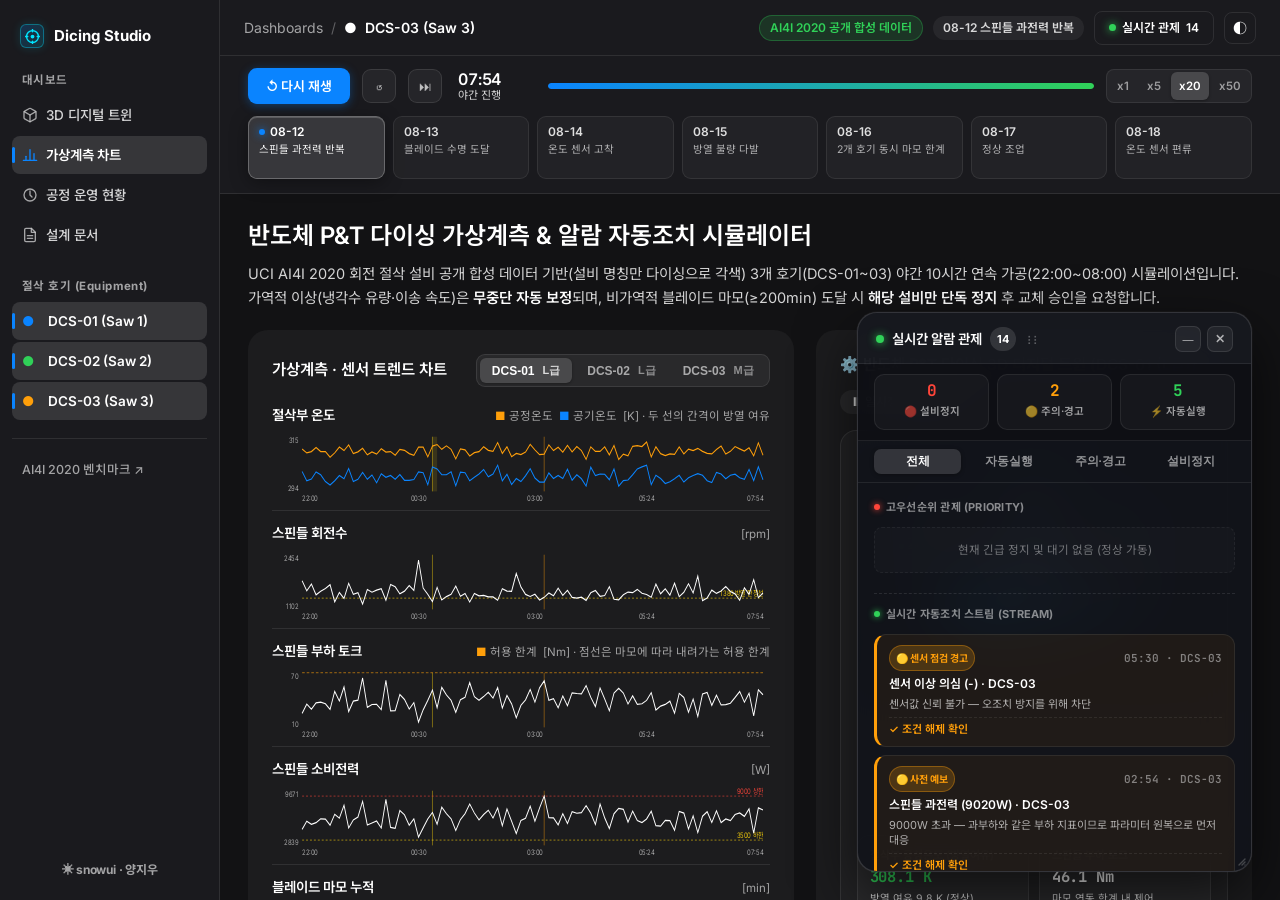
==== commit a2cd3ff8: "데이터 설명 문구 정정 — 사실과 다른 표현 제거 - '반도체 실데이터' -> '공개 합성 데이터' (AI4I 2020 은 밀링 설비 거동을   모사해 생성한 공개 데이터이며 반도" ====
--- a/docs/index.html
+++ b/docs/index.html
@@ -1394,7 +1394,7 @@
     <header class="topbar">
       <div class="crumb"><span>Dashboards</span><span class="sep">/</span><b id="crumb-cur">Dicing Overview</b></div>
       <div class="topbar-r">
-        <span class="badge ok" title="UCI AI4I 2020 Predictive Maintenance Dataset">AI4I 2020 반도체 실데이터</span>
+        <span class="badge ok" title="UCI AI4I 2020 Predictive Maintenance Dataset">AI4I 2020 공개 합성 데이터</span>
         <span class="badge ghost" id="daybadge">—</span>
         <!-- Floating Console Dock/Open Button -->
         <button id="dock-toggle-top" class="btn dock-top-btn" title="실시간 알람 관제창 열기/닫기">
@@ -1423,7 +1423,7 @@
       <div class="hero">
         <h1>반도체 P&amp;T 다이싱 가상계측 &amp; 알람 자동조치 시뮬레이터</h1>
         <p class="sub">
-          UCI AI4I 2020 반도체 절삭 설비 실데이터 기반 3개 호기(DCS-01~03) 야간 10시간 연속 가공(22:00~08:00) 시뮬레이션입니다.
+          UCI AI4I 2020 회전 절삭 설비 공개 합성 데이터 기반(설비 명칭만 다이싱으로 각색) 3개 호기(DCS-01~03) 야간 10시간 연속 가공(22:00~08:00) 시뮬레이션입니다.
           가역적 이상(냉각수 유량·이송 속도)은 <b>무중단 자동 보정</b>되며, 비가역적 블레이드 마모(≥200min) 도달 시 <b>해당 설비만 단독 정지</b> 후 교체 승인을 요청합니다.
         </p>
       </div>
@@ -1695,7 +1695,7 @@
                     <span class="bar-row-val warn" id="b-raw-val">0건</span>
                   </div>
                   <div class="bar-track"><div class="bar-fill raw" id="b-raw-fill" style="width: 0%;"></div></div>
-                  <div class="bar-row-sub">단순 3σ 임계 이탈 (기존 팹 일괄 알람 유발)</div>
+                  <div class="bar-row-sub">고장 조건 임계 초과 시점 (원인 묶기 전)</div>
                 </div>
 
                 <!-- 2. 가역 조치 무중단 자동 실행 -->
@@ -1789,7 +1789,7 @@
 
       <footer class="ftr">
         데이터: AI4I 2020 Predictive Maintenance Dataset · UCI Machine Learning Repository (id 601) ·
-        룰 기반 판정 엔진: 물리 사양 100% 일치 검증 · <a class="inline-link" href="https://github.com/jiu7021/Alarm_Resolver" target="_blank" rel="noopener">GitHub Repository</a>
+        룰 기반 판정 엔진: 고장 조건 재현율 방열·전력·과부하 100%, 공구 마모 93.5% · <a class="inline-link" href="https://github.com/jiu7021/Alarm_Resolver" target="_blank" rel="noopener">GitHub Repository</a>
       </footer>
     </div>
   </div>
